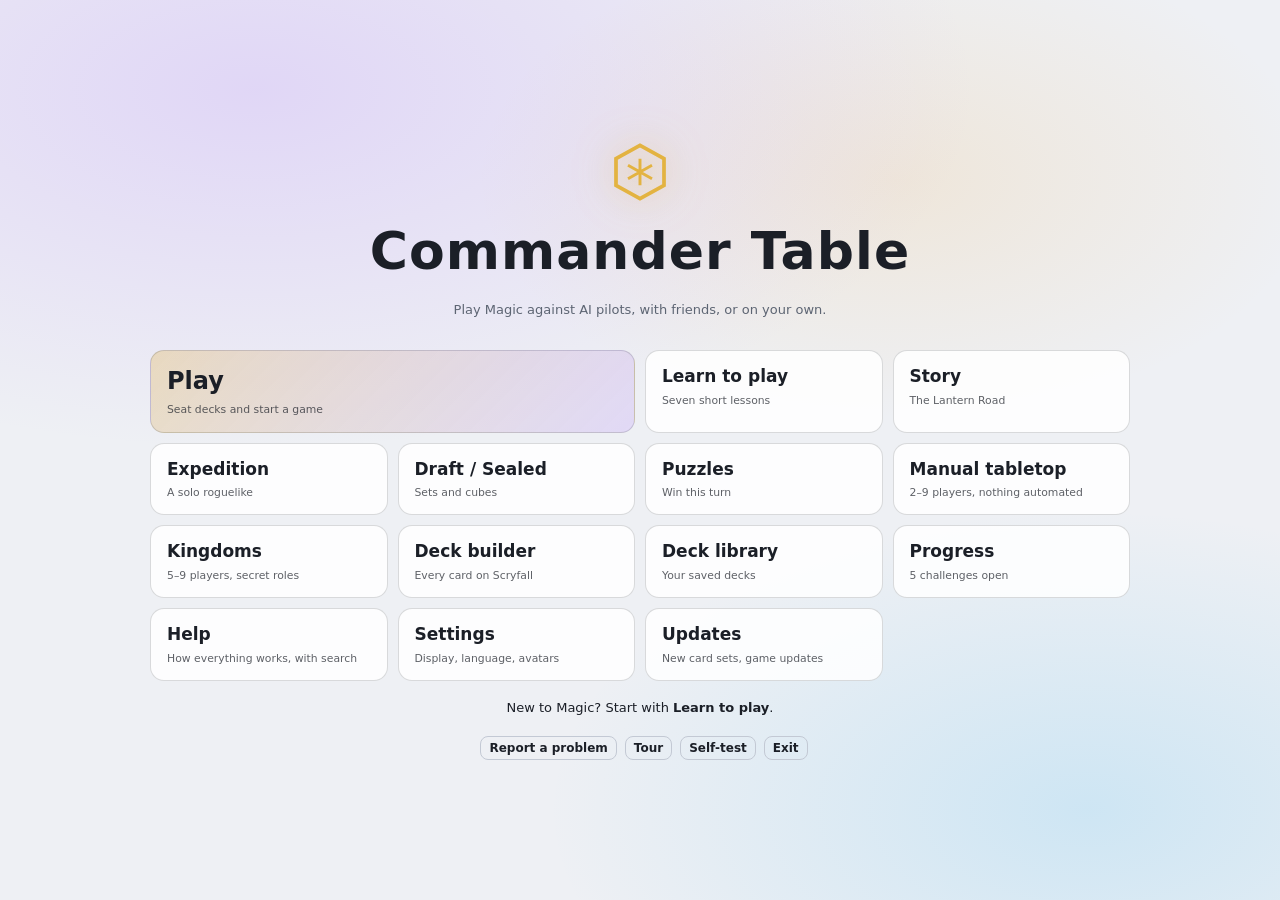
==== public/index.html @ 60fdfd81 "Round 5 item 167: new badges, avatars, card backs and an Unlocks page Co-Authored-By: Claude Opus 5." ====
<!doctype html>
<html lang="en">
<head>
  <meta charset="utf-8">
  <meta name="viewport" content="width=device-width, initial-scale=1">
  <title>Commander Table</title>
  <link rel="icon" href="favicon.ico">
  <link rel="stylesheet" href="css/style.css">
</head>
<body>
  <header class="topbar">
    <div class="brand">
      <svg viewBox="0 0 24 24" class="logo" aria-hidden="true"><path d="M12 2 3 7v10l9 5 9-5V7z" fill="none" stroke="currentColor" stroke-width="1.8"/><path d="M12 7v10M7.5 9.5l9 5M16.5 9.5l-9 5" stroke="currentColor" stroke-width="1.4"/></svg>
      <span>Commander Table</span>
      <span class="tag">AI playtester</span>
    </div>
    <div class="turninfo">
      <span id="turnLabel" class="turn-label">Not started</span>
      <div id="phaseTrack" class="phase-track"></div>
    </div>
    <div class="controls">
      <button id="btnMenu" class="btn ghost" title="The start menu">Menu</button>
      <button id="btnDecks" class="btn ghost">Decks</button>
      <button id="btnBatch" class="btn ghost" title="Run many games at full speed and compare the decks">Batch</button>
      <button id="btnTourney" class="btn ghost" title="Pit more than four decks against each other in pods">Tournament</button>
      <button id="btnCup" class="btn ghost" title="A tournament for you and friends (Swiss or single elimination), with AI players to fill the field">Friend tournament</button>
      <button id="btnTheme" class="btn ghost" title="Switch between dark and light">☀</button>
      <button id="btnDisplay" class="btn ghost" title="Board background, colors for color blindness, larger text">Display</button>
      <button id="btnHistory" class="btn ghost" title="Results of every game you've played">History</button>
      <button id="btnProgress" class="btn ghost" title="Ranked ladder, daily and weekly challenges, rival decks and badges">Progress</button>
      <button id="btnPlay" class="btn primary" disabled>Start</button>
      <button id="btnStep" class="btn" disabled title="Advance one action while paused">Step</button>
      <label class="speed" title="Game speed">
        <span>Speed</span>
        <input id="speed" type="range" min="0" max="4" step="1" value="2">
      </label>
      <label class="switch" title="Show every player's hand">
        <input type="checkbox" id="revealHands"><span>Reveal hands</span>
      </label>
      <label class="switch" title="The log explains why each AI made its plays (this can reveal cards in their hands and what they tutored for)">
        <input type="checkbox" id="explainMode"><span>Explain</span>
      </label>
      <label class="switch" title="Enlarge the active player's board and keep it in view">
        <input type="checkbox" id="followMode"><span>Follow</span>
      </label>
      <button id="btnStops" class="btn ghost small" title="Where the game stops for you when you play a seat: steps to stop at, Full control, trigger order">⏸ Stops</button>
      <label class="switch" title="Sound effects and background music (the music swells into a battle theme during combat)">
        <input type="checkbox" id="soundOn"><span>Sound</span>
      </label>
      <button id="btnExit" class="btn ghost danger" title="Stop the game and shut down the local server">Exit</button>
    </div>
  </header>

  <div id="timeline" class="timeline" hidden>
    <button id="tlStart" class="btn small" title="Back to the start of the game">⏮</button>
    <button id="tlPrev" class="btn small" title="Previous turn">◀ Turn</button>
    <input id="tlRange" type="range" min="0" max="0" value="0" aria-label="Game timeline">
    <button id="tlNext" class="btn small" title="Skip to the next turn">Turn ▶</button>
    <button id="tlEnd" class="btn small" title="Skip to the end of the game">⏭</button>
    <button id="tlTakeover" class="btn small" title="What if: take over an AI seat from this point and play on (Save replay first to keep the original game)">Take over…</button>
    <span id="tlTakeoverMenu" class="takeover-menu" hidden></span>
    <span id="tlLabel" class="tl-label muted"></span>
    <button id="tlUndo" class="btn small" title="Undo your last decision (U)" hidden>↶ Undo</button>
    <button id="tlInvite" class="btn small primary" title="Links for friends to join or watch this game">Invite</button>
    <button id="btnSaveReplay" class="btn small ghost" title="Download this game as a replay file">Save replay</button>
    <button id="btnReport" class="btn small ghost" title="Save a problem report (this game's replay, the log, the version and recent errors) to share by hand">Report a problem</button>
    <span id="undoAsk" class="undo-ask" hidden><span id="undoAskText"></span> <button class="btn small primary" id="btnUndoAllow">Allow</button> <button class="btn small ghost" id="btnUndoDeny">No</button></span>
    <button id="btnShareReplay" class="btn small ghost" title="Save this game as a single web page anyone can open and play back, with nothing to install">Share as web page</button>
    <button id="btnSavePuzzle" class="btn small ghost" title="Save the board as it is now as a puzzle file (seat 1 to move)">Save board as puzzle</button>
    <button id="btnExportLog" class="btn small ghost" title="Download the game log as text">Export log</button>
  </div>

  <main class="layout">
    <section class="table-wrap">
      <div id="table" class="table"></div>
      <div id="spotlight" class="spotlight"></div>
    </section>
    <aside class="sidebar">
      <nav class="tabs">
        <button data-tab="log" class="active">Game log</button>
        <button data-tab="rules">Rules</button>
      </nav>
      <div id="tab-log" class="tab active">
        <div class="log-filter">
          <select id="logFilter" class="sbracket" title="Show only some of the log">
            <option value="">Everything</option><option value="spells">Spells and abilities</option><option value="combat">Combat and damage</option>
            <option value="removal">Removal and deaths</option><option value="combo">Combos</option><option value="politics">Politics and chat</option><option value="why">AI explanations</option>
          </select>
          <select id="logSeat" class="sbracket" title="Show only lines about one player"><option value="">All players</option></select>
          <input id="logSearch" class="input small" placeholder="Search the log…" title="Show only log lines with this text (card or player names, words)" autocomplete="off">
        </div>
        <div id="srLog" class="sr-only" aria-live="polite"></div>
        <div id="log" class="log"><div class="log-empty">Load four decks to begin.</div></div>
        <div id="chatBox" class="chatbox" hidden>
          <div class="emotes"><button data-say="👍">👍</button><button data-say="😮">😮</button><button data-say="😂">😂</button><button data-say="🤔">🤔</button><button data-say="Nice!">Nice!</button><button data-say="GG">GG</button><button id="btnDealOpen" title="Offer another player a deal">🤝 Deal</button></div>
          <div class="deal-form" id="dealForm" hidden>
            <select id="dealTo" class="sbracket"></select>
            <select id="dealKind" class="sbracket"><option value="truce">Truce: neither attacks the other</option><option value="gangUp">Gang up on the archenemy</option><option value="noCounter">No attacks, no counterspells</option><option value="tribute">Tribute: they draw a card, you're left alone</option></select><select id="dealRounds" class="sbracket" title="How long the deal lasts"><option value="0">Rest of this round</option><option value="1">1 more round</option><option value="2" selected>2 more rounds</option><option value="3">3 more rounds</option><option value="5">5 more rounds</option></select>
            <button class="btn small primary" id="btnDealSend">Offer</button>
          </div>
          <input id="chatInput" class="input" maxlength="200" placeholder="Say something to the table…" autocomplete="off">
        </div>
      </div>
      <div id="tab-rules" class="tab">
        <input id="rulesSearch" class="input" placeholder="Search the rules: 903.9, trample, commander damage…" autocomplete="off">
        <div id="rulesMeta" class="rules-meta">Loading the Comprehensive Rules…</div>
        <div id="rulesResults" class="rules-results"></div>
      </div>
    </aside>
  </main>

  <div id="preview" class="preview" hidden></div>

  <div id="actionBar" class="action-bar" hidden role="region" aria-label="Your decision">
    <div id="abText" class="ab-text" aria-live="polite"></div>
    <div id="abButtons" class="ab-buttons"></div>
  </div>

  <div id="startMenu" class="start-menu">
    <div class="sm-inner">
      <div class="sm-title">
        <svg viewBox="0 0 24 24" class="sm-logo" aria-hidden="true"><path d="M12 2 3 7v10l9 5 9-5V7z" fill="none" stroke="currentColor" stroke-width="1.4"/><path d="M12 7v10M7.5 9.5l9 5M16.5 9.5l-9 5" stroke="currentColor" stroke-width="1.1"/></svg>
        <h1>Commander Table</h1>
        <p class="muted" id="smTagline">Play Magic against AI pilots, with friends, or on your own.</p>
      </div>
      <div class="sm-grid">
        <button class="sm-btn sm-main" data-go="resume" id="smResume" hidden><b>Resume</b><small id="smResumeWhat">Your unfinished game</small></button>
        <button class="sm-btn sm-main" data-go="play"><b>Play</b><small>Seat decks and start a game</small></button>
        <button class="sm-btn" data-go="learn"><b>Learn to play</b><small>Seven short lessons</small></button>
        <button class="sm-btn" data-go="story"><b>Story</b><small>The Lantern Road</small></button>
        <button class="sm-btn" data-go="expedition"><b>Expedition</b><small id="smExpedition">A solo roguelike</small></button>
        <button class="sm-btn" data-go="draft"><b>Draft / Sealed</b><small>Sets and cubes</small></button>
        <button class="sm-btn" data-go="puzzles"><b>Puzzles</b><small>Win this turn</small></button>
        <button class="sm-btn" data-go="tabletop"><b>Manual tabletop</b><small>2–9 players, nothing automated</small></button>
        <button class="sm-btn" data-go="kingdoms"><b>Kingdoms</b><small>5–9 players, secret roles</small></button>
        <button class="sm-btn" data-go="builder"><b>Deck builder</b><small>Every card on Scryfall</small></button>
        <button class="sm-btn" data-go="library"><b>Deck library</b><small>Your saved decks</small></button>
        <button class="sm-btn" data-go="progress"><b>Progress</b><small id="smProgress">Ladder, challenges, badges</small></button>
        <button class="sm-btn" data-go="help"><b>Help</b><small>How everything works, with search</small></button>
        <button class="sm-btn" data-go="display"><b>Settings</b><small>Display, language, avatars</small></button>
        <button class="sm-btn" data-go="updates"><b>Updates</b><small id="smUpdates">New card sets, game updates</small></button>
      </div>
      <div class="sm-news" id="smNews"></div>
      <div class="sm-foot"><span class="muted" id="smVersion"></span><button class="btn ghost small" data-go="report" title="Save a problem report to share by hand">Report a problem</button><button class="btn ghost small" data-go="tour">Tour</button><button class="btn ghost small" data-go="selftest">Self-test</button><button class="btn ghost small" data-go="exit">Exit</button></div>
    </div>
  </div>

  <div id="setup" class="modal" hidden>
    <div class="modal-card setup-card">
      <div class="modal-head">
        <div>
          <h2 id="setupTitle">Seat four decks</h2>
          <p class="muted" id="setupIntro">Paste a deck link from Archidekt, Moxfield, MTGGoldfish or TappedOut. You can also paste a plain decklist, or leave a seat empty to get a random deck built from Scryfall's EDHREC rankings.</p>
          <div class="format-row">
            <label class="table-bracket" title="The format's rules: starting life, deck size, copies, commander and seats">Format <select id="formatSel" class="sbracket"></select></label>
            <label class="table-bracket" id="bestOfWrap" title="Best of three: the first to win two games takes the match, with sideboarding between games">Match <select id="bestOfSel" class="sbracket"><option value="1">One game</option><option value="3">Best of three</option></select></label>
            <label class="table-bracket" id="tablePlayersWrap" hidden title="How many players sit at the manual table">Players <select id="tablePlayers" class="sbracket"></select></label>
            <label class="table-bracket" id="kingdomsModeWrap" hidden title="Rules engine: AI bots can fill seats, and roles, teams and wins are tracked for you. Manual tabletop: no automation at all (people only).">Table <select id="kingdomsMode" class="sbracket"><option value="engine">Rules engine: you, friends and AI bots</option><option value="manual">Manual tabletop: people only, no automation</option></select></label>
            <label class="table-bracket" id="tableLifeWrap" hidden title="Starting life at the manual table (Kingdoms: 40, the King +10)">Starting life <select id="tableLife" class="sbracket"><option value="20">20</option><option value="25">25</option><option value="30">30</option><option value="40" selected>40</option></select></label>
            <label class="table-bracket" id="rankedWrap" title="Ranked: games you play count toward your rating on this format's ladder (one seat played by you, no friends online; undo, Reveal hands and Explain are off)"><input type="checkbox" id="rankedSel"> Ranked</label>
            <label class="table-bracket" id="lookaheadWrap" title="AI look-ahead: before each main-phase play, the AI tries its best few options on a copy of the game (the rest of the turn and the opponents' next attacks) and picks the one that leaves it best off. Stronger, but batches and grids run slower. Casual pilots (brackets 1 and 2) never look ahead."><input type="checkbox" id="lookaheadSel"> AI look-ahead</label>
            <label class="table-bracket" id="strengthWrap" title="AI strength for every AI seat: Beginner and Casual pilots make some loose plays on purpose, Strong pilots play their best without looking ahead, Expert pilots also look ahead. 'By bracket' keeps the old behaviour (casual pilots in brackets 1–2). The ranked ladder rates each strength separately."><select id="aiStrength"><option value="auto">AI strength: by bracket</option><option value="beginner">AI strength: Beginner</option><option value="casual">AI strength: Casual</option><option value="strong">AI strength: Strong</option><option value="expert">AI strength: Expert</option></select></label>
            <label class="table-bracket" title="Coach: in your main phase, see what the AI would play there and why (off in Ranked games and puzzles)"><input type="checkbox" id="coachOn"> Coach</label>
            <span class="muted" id="formatAbout"></span>
          </div>
        </div>
        <div class="setup-actions">
          <button class="btn ghost" id="btnAllRandom">Fill empty seats with random decks</button>
          <button class="btn ghost" id="btnCedh" title="Kinnan, Kess, Thrasios + Tymna and Heliod: fast mana, tutors, free counterspells and compact combos">Seat a cEDH table</button>
          <button class="btn ghost" id="btnCollection" title="The cards you own: import a ManaBox or Deckbox export, then see what each deck is missing">Collection…</button>
          <button class="btn ghost" id="btnPrecons" title="The official preconstructed Commander decks, from MTGJSON">Commander precons…</button>
          <button class="btn ghost" id="btnMeta" title="Real tournament decks from EDHTop16 and archetypes from the cEDH Decklist Database">Browse the cEDH meta…</button>
          <label class="table-bracket">Bracket for every seat <select id="tableBracket" class="sbracket"></select></label>
          <label class="table-bracket" title="What random decks may use (by rarity and the Reserved List; no prices)">Random decks <select id="budgetMode" class="sbracket"><option value="any">Any cards</option><option value="noRL">No Reserved List</option><option value="pauper">Commons and uncommons</option></select></label>
          <button class="btn ghost" id="btnBracketTable" title="Replace every seat's deck with a random deck of the chosen bracket (bracket 3 if none is chosen) and shuffle up">Deal a matched table</button>
          <button class="btn ghost" id="btnLibrary" title="Decks you saved in this game folder">Deck library…</button>
          <button class="btn ghost" id="btnLobby" title="Let friends join before the game and choose their own decks">Open lobby…</button>
          <button class="btn ghost" id="btnPuzzles" title="Win-this-turn puzzles, and boards saved as puzzle files">Puzzles…</button>
          <input type="file" id="puzzleFile" accept=".json,application/json" hidden>
          <button class="btn ghost" id="btnLimited" title="Open packs from a real set, build a deck and play it against AI decks from the same packs">Draft / Sealed…</button>
          <button class="btn ghost" id="btnLearn" title="Short guided lessons for people new to Magic">Learn to play</button>
          <button class="btn ghost" id="btnStory" title="An original story in four chapters, each a game from a special board">Story</button>
          <button class="btn ghost" id="btnExpedition" title="A solo roguelike: three acts of duels, events and bosses, building your deck as you go">Expedition</button>
          <button class="btn ghost" id="btnTabletop" title="A manual table: nothing automated, for house rules (with friends online too)">Tabletop</button>
          <button class="btn ghost" id="btnTabletopLoad" title="Carry on a tabletop saved with Save table">Load table…</button>
          <input type="file" id="tabletopFile" accept=".json,application/json" hidden>
          <button class="btn ghost" id="btnBuilder" title="Build a deck from every card on Scryfall, with search, filters and a live mana curve">Deck builder</button>
          <button class="btn ghost" id="btnChallenge" title="Share this table setup as a link or code, or open one">Challenge link…</button>
          <button class="btn ghost" id="btnTour" title="A short guided look at the main controls">Tour</button>
          <a class="btn ghost" href="selftest.html" target="_blank" title="Check the server, the online services and 50 fast games">Self-test</a>
          <button class="btn ghost" id="btnUpdates" title="Install a newer version of the game files from an address you choose">Updates…</button>
          <button class="btn ghost" id="btnLoadReplay" title="Open a replay file saved from Commander Table">Load replay…</button>
          <input type="file" id="replayFile" accept=".json,application/json" hidden>
        </div>
      </div>
      <details class="bookmarklet">
        <summary>Moxfield links don't import? Use this bookmarklet</summary>
        <p class="muted">Moxfield blocks downloads from other programs, but a bookmarklet runs inside your own browser tab on moxfield.com. Drag this button to your bookmarks bar. Then open any Moxfield deck, click the bookmark, and paste into a seat here.</p>
        <p><a id="moxBookmarklet" class="btn small" href="#">Copy Moxfield deck</a></p>
      </details>
      <div id="seats" class="seats"></div>
      <div class="modal-foot">
        <span id="setupStatus" class="muted"></span>
        <button class="btn ghost" id="btnSetupMenu" title="Back to the start menu">Menu</button>
        <button class="btn ghost" id="btnCloseSetup" hidden>Cancel</button>
        <button class="btn primary big" id="btnLoad">Load decks &amp; shuffle up</button>
      </div>
    </div>
  </div>

  <div id="zoneModal" class="modal" hidden>
    <div class="modal-card zone-card">
      <div class="modal-head"><h2 id="zoneTitle"></h2><button class="btn ghost" id="btnCloseZone">Close</button></div>
      <div id="zoneCards" class="zone-grid"></div>
    </div>
  </div>

  <div id="results" class="modal" hidden>
    <div class="modal-card results-card">
      <div id="resultsBody"></div>
      <div id="resultsAfter"></div>
      <div class="modal-foot">
        <button class="btn ghost" id="btnChangeDecks">Change decks</button>
        <button class="btn" id="btnWatchReplay" title="Watch this game again from the start">Watch replay</button>
        <button class="btn" id="btnRotateDecks" title="Play again with the same shuffle, each deck moved one seat along (the players and pilots stay put)">Rotate decks, same seed</button>
        <button class="btn" id="btnSameSeed" title="Change seats, decks or pilots on the setup screen; the next game uses this game's seed">Same seed, change setup…</button>
        <button class="btn primary big" id="btnNextGame" hidden>Next game</button>
        <button class="btn primary big" id="btnRematch">Rematch</button>
      </div>
    </div>
  </div>

  <div id="sideModal" class="modal" hidden>
    <div class="modal-card batch-card">
      <div class="modal-head">
        <div><h2 id="sideTitle">Sideboard</h2><p class="muted" id="sideIntro">Click a card to move one copy between your deck and your sideboard.</p></div>
      </div>
      <div id="sideBody" class="side-body"></div>
      <div class="modal-foot">
        <span id="sideCount" class="muted"></span>
        <button class="btn ghost" id="btnSideReset">Undo changes</button>
        <button class="btn" id="btnSideAi" title="Let the AI choose which cards to swap">AI sideboard</button>
        <button class="btn primary big" id="btnSideDone">Play</button>
      </div>
    </div>
  </div>

  <div id="batchModal" class="modal" hidden>
    <div class="modal-card batch-card">
      <div class="modal-head">
        <div>
          <h2>Batch test</h2>
          <p class="muted">Plays many games at full speed with the four seated decks and reports how each deck does. The game on the table pauses while this runs.</p>
        </div>
        <button class="btn ghost" id="btnBatchClose">Close</button>
      </div>
      <div class="batch-controls">
        <label>Games <select id="batchCount"><option>10</option><option>25</option><option selected>50</option><option>100</option><option>250</option></select></label>
        <button class="btn primary" id="btnBatchRun">Run</button>
        <button class="btn" id="btnBatchTune" title="Every seat tries every play style; the report suggests the best one">Tune styles</button>
        <button class="btn ghost" id="btnBatchStop" hidden>Stop</button>
        <div class="batch-progress"><div id="batchBar"></div></div>
        <span id="batchStatus" class="muted"></span>
      </div>
      <div id="batchResults" class="batch-results"></div>
    </div>
  </div>

  <div id="helpModal" class="modal" hidden>
    <div class="modal-card batch-card help-card">
      <div class="modal-head"><div><h2>Help</h2><p class="muted">The game's manual (README.md in the game folder), in English. Search, or pick a section.</p></div><button class="btn ghost" id="btnHelpClose">Close</button></div>
      <input id="helpSearch" class="input" placeholder="Search the help, e.g. friends, brackets, replay, deck library…" autocomplete="off">
      <div class="help-cols"><nav id="helpToc" class="help-toc"></nav><div id="helpBody" class="help-body"></div></div>
    </div>
  </div>

  <div id="whatsNewModal" class="modal" hidden>
    <div class="modal-card batch-card">
      <div class="modal-head"><div><h2 id="whatsNewTitle">What's new</h2><p class="muted" id="whatsNewIntro"></p></div><button class="btn ghost" id="btnWhatsNewClose">Close</button></div>
      <input id="whatsNewSearch" class="input" placeholder="Filter…" autocomplete="off">
      <div id="whatsNewBody" class="batch-results"></div>
    </div>
  </div>

  <div id="collectionModal" class="modal" hidden>
    <div class="modal-card">
      <div class="modal-head">
        <div>
          <h2>Your collection</h2>
          <p class="muted">Import the cards you own: a ManaBox or Deckbox CSV export, any CSV with a name and a quantity column, or a list like <code>4 Lightning Bolt</code>. Printings don't matter. The deck builder then marks cards you own (and can show only those), and the deck viewer lists what a deck is missing. Nothing leaves this PC.</p>
        </div>
        <button class="btn ghost" id="btnCollectionClose">Close</button>
      </div>
      <p id="collectionSummary"></p>
      <textarea id="collectionText" class="input" rows="8" spellcheck="false" placeholder="Paste an export here, or choose a file"></textarea>
      <div class="batch-controls"><input type="file" id="collectionFile" accept=".csv,.txt,text/csv,text/plain">
        <label class="muted"><input type="checkbox" id="collectionAdd"> Add to the collection (instead of replacing it)</label>
        <button class="btn primary" id="btnCollectionImport">Import</button><button class="btn ghost" id="btnCollectionClear">Forget the collection</button></div>
    </div>
  </div>

  <div id="preconModal" class="modal" hidden>
    <div class="modal-card batch-card">
      <div class="modal-head">
        <div>
          <h2>Commander precons</h2>
          <p class="muted">Every official preconstructed Commander deck, from <a href="https://mtgjson.com/" target="_blank" rel="noopener">MTGJSON</a>'s free deck files. Pick a seat number to put a deck in that seat; a deck seated once also loads offline.</p>
        </div>
        <button class="btn ghost" id="btnPreconClose">Close</button>
      </div>
      <div class="meta-tools"><input id="preconSearch" class="input" placeholder="Filter by deck name, set code or year…" autocomplete="off"> <span id="preconStatus" class="muted"></span></div>
      <div id="preconBody" class="batch-results"></div>
    </div>
  </div>

  <div id="metaModal" class="modal" hidden>
    <div class="modal-card batch-card">
      <div class="modal-head">
        <div>
          <h2>cEDH meta</h2>
          <p class="muted">Live data from <a href="https://edhtop16.com/" target="_blank" rel="noopener">EDHTop16</a> (tournament results and decklists from the last three months) and the <a href="https://cedh-decklist-database.com/" target="_blank" rel="noopener">cEDH Decklist Database</a> (the community's curated archetypes). Choosing a seat loads the newest top-16 tournament list for that commander; the seat is set to bracket 5.</p>
        </div>
        <button class="btn ghost" id="btnMetaClose">Close</button>
      </div>
      <nav class="tabs meta-tabs"><button data-mt="top" class="active">EDHTop16: top commanders</button><button data-mt="ddb">cEDH Decklist Database</button><button data-mt="trend">Trends</button></nav>
      <div class="meta-tools">
        <input id="metaSearch" class="input" placeholder="Filter by commander, archetype or colors…" autocomplete="off">
        <span class="meta-filters" id="metaFilters">
          <select id="metaPeriod" class="sbracket" title="Tournaments from this period"><option value="ONE_MONTH">Last month</option><option value="THREE_MONTHS" selected>Last 3 months</option><option value="SIX_MONTHS">Last 6 months</option><option value="ONE_YEAR">Last year</option><option value="POST_BAN">Since the last ban</option><option value="ALL_TIME">All time</option></select>
          <select id="metaSize" class="sbracket" title="Only events with at least this many players"><option value="16">16+ players</option><option value="32" selected>32+ players</option><option value="64">64+ players</option><option value="128">128+ players</option></select>
          <span class="color-pick" title="Exact color identity (none ticked: any colors)"><label><input type="checkbox" value="W">W</label><label><input type="checkbox" value="U">U</label><label><input type="checkbox" value="B">B</label><label><input type="checkbox" value="R">R</label><label><input type="checkbox" value="G">G</label></span>
        </span>
        <button id="btnMetaTop4" class="btn">Seat the top 4 meta decks</button>
        <span id="metaStatus" class="muted"></span>
      </div>
      <div id="metaBody" class="batch-results meta-body"></div>
    </div>
  </div>

  <div id="inviteModal" class="modal" hidden>
    <div class="modal-card batch-card">
      <div class="modal-head">
        <div>
          <h2>Invite players</h2>
          <p class="muted">Send each friend the link for their seat. They open it in any browser (computer, tablet or phone) on the same Wi-Fi or network as this PC; nothing to install. The game starts right away, and each seat's decisions wait for its player. If someone doesn't answer within two minutes, the AI decides for them. If the link doesn't load, allow Commander Table through Windows Firewall on private networks.</p>
        </div>
        <button class="btn ghost" id="btnInviteClose">Done</button>
      </div>
      <div id="inviteBody" class="invite-body"></div>
    </div>
  </div>

  <div id="deckModal" class="modal" hidden>
    <div class="modal-card batch-card">
      <div class="modal-head"><h2 id="deckTitle">Deck</h2><button class="btn ghost" id="btnDeckClose">Close</button></div>
      <div id="deckBody" class="deck-body"></div>
    </div>
  </div>

  <div id="editModal" class="modal" hidden>
    <div class="modal-card batch-card">
      <div class="modal-head">
        <div><h2 id="editTitle">Edit deck</h2><p class="muted">Change the list, then apply it to the seat. In Commander, keep the commander under the "Commander" heading. <span id="editCount"></span></p></div>
        <button class="btn ghost" id="btnEditClose">Close</button>
      </div>
      <div class="edit-body">
        <div class="edit-add">
          <input id="editSearch" class="input" list="editSuggest" placeholder="Add a card: start typing its name…" autocomplete="off">
          <datalist id="editSuggest"></datalist>
          <button class="btn small" id="btnEditAdd">Add</button>
          <span class="muted">To remove a card, delete its line.</span>
        </div>
        <textarea id="editText" class="input edit-text" spellcheck="false"></textarea>
      </div>
      <div class="modal-foot">
        <span id="editStatus" class="muted"></span>
        <input id="editName" class="input edit-name" maxlength="80" placeholder="Name in your library">
        <button class="btn" id="btnEditSave">Save to library</button>
        <button class="btn" id="btnEditApply">Apply to seat</button>
        <button class="btn primary" id="btnEditTest">Apply and test 10 games</button>
      </div>
    </div>
  </div>

  <div id="puzzleModal" class="modal" hidden>
    <div class="modal-card results-card">
      <h2>Puzzles</h2>
      <p class="muted">You get one turn, starting in your first main phase. Win it. Puzzles are small files: save any game's board with <b>Save board as puzzle</b> on the timeline, and load boards that others share.</p>
      <div id="puzzleDaily"></div>
      <div id="puzzleList"></div>
      <p id="puzzleStatus" class="muted"></p>
      <div class="modal-foot"><button class="btn" id="btnPuzzleEdit">Make a puzzle…</button><button class="btn" id="btnPuzzleLoad">Load a puzzle file…</button><button class="btn ghost" id="btnPuzzleClose">Close</button></div>
    </div>
  </div>

  <div id="puzzleEditModal" class="modal" hidden>
    <div class="modal-card batch-card">
      <h2>Make a puzzle</h2>
      <p class="muted">Seat 1 gets one turn from its first main phase. One card per line; add <code>*tapped*</code> or <code>(+2)</code> for a tapped card or +1/+1 counters, like <code>Grizzly Bears *tapped* (+1)</code>. Names are checked against Scryfall when you test it.</p>
      <div class="pe-head"><label>Name <input id="peName" class="input" value="My puzzle"></label><label>Goal <input id="peGoal" class="input" value="win this turn"></label><label>Hint <input id="peHint" class="input" placeholder="(optional)"></label><label>Players <select id="pePlayers" class="input"><option>2</option><option>3</option><option>4</option></select></label></div>
      <div id="pePlayersBox" class="pe-players"></div>
      <p id="peStatus" class="muted"></p>
      <div class="modal-foot"><button class="btn primary" id="btnPeTest">Test it</button><button class="btn" id="btnPeSave">Save as file</button><button class="btn" id="btnPeLink">Copy a challenge link</button><button class="btn" id="btnPeFromBoard">From the current board</button><button class="btn ghost" id="btnPeClose">Close</button></div>
    </div>
  </div>

  <div id="limitedModal" class="modal" hidden>
    <div class="modal-card batch-card">
      <div class="modal-head">
        <div><h2>Draft / Sealed</h2><p class="muted">Open packs from a real set (card lists from Scryfall) or from a cube, with three AI players. Decks are 40 cards. Play them as a <b>Commander pod</b> (a legendary creature from your pool as commander; set packs always have one) or <b>one on one</b>, best of three at 20 life, with the rest of your pool as your sideboard.</p></div>
        <button class="btn ghost" id="btnLimitedClose">Close</button>
      </div>
      <div class="limited-start" id="limitedStart">
        <label><input type="radio" name="limSource" value="set" checked> A set</label>
        <label><input type="radio" name="limSource" value="cube"> A cube</label>
        <span id="limSetWrap">
          <label>Set <select id="limSet" class="input"></select></label>
          <label>or set code <input id="limCode" class="input" maxlength="6" placeholder="e.g. cmr" style="width:90px"></label>
        </span>
        <span id="limCubeWrap" hidden>
          <label>Cube <select id="limCube" class="input"></select></label>
          <button class="btn small ghost" id="btnCubeDelete" title="Remove this cube from your saved cubes">Delete</button>
        </span>
      </div>
      <div class="limited-start" id="limCubeAdd" hidden>
        <label>Add a cube: CubeCobra link or ID <input id="cubeLink" class="input" placeholder="https://cubecobra.com/cube/list/…" style="width:260px"></label>
        <span class="muted">or paste a list (one card per line):</span>
        <textarea id="cubeText" class="input" rows="2" style="width:220px" spellcheck="false" placeholder="Lightning Bolt&#10;Counterspell&#10;…"></textarea>
        <label>Name <input id="cubeName" class="input" maxlength="40" style="width:140px"></label>
        <button class="btn" id="btnCubeSave">Save cube</button>
      </div>
      <div class="limited-start">
        <label><input type="radio" name="limMode" value="sealed" checked> Sealed (6 packs each)</label>
        <label><input type="radio" name="limMode" value="draft"> Draft (3 packs, 4 players)</label>
        <span class="muted">·</span>
        <label><input type="radio" name="limPlay" value="duel" checked> One on one, best of three</label>
        <label><input type="radio" name="limPlay" value="pod"> Commander pod (4 players)</label>
        <button class="btn primary" id="btnLimitedGo">Open packs</button>
        <span id="limStatus" class="muted"></span>
      </div>
      <div id="limitedBody" class="limited-body"></div>
      <div class="modal-foot" id="limitedFoot" hidden>
        <span id="limCount" class="muted"></span>
        <label id="limCommanderWrap">Commander <select id="limCommander" class="input"></select></label>
        <label id="limColorsWrap" hidden>Colors <select id="limColors" class="input"></select></label>
        <button class="btn" id="btnLimAuto">Auto-build</button>
        <button class="btn primary" id="btnLimSeat">Seat these decks</button>
      </div>
    </div>
  </div>

  <div id="passModal" class="modal pass-modal" hidden>
    <div class="modal-card results-card">
      <h2>Pass to <span id="passName"></span></h2>
      <p class="muted">Every hand is hidden. Hand the device over, then click to see your hand and decide.</p>
      <div class="modal-foot"><button class="btn primary big" id="btnPassReady">I'm ready</button></div>
    </div>
  </div>

  <div id="displayModal" class="modal" hidden>
    <div class="modal-card results-card display-card">
      <h2>Display</h2>
      <label class="disp-row">Language
        <select id="dispLang" class="input no-i18n"></select>
        <span class="muted">(the interface; card previews show the card's name and image in your language when Scryfall has them; the game log and rules text stay in English)</span></label>
      <label class="disp-row">Board background
        <select id="dispBg" class="input">
          <option value="art">Commander art (faint)</option><option value="artbold">Commander art (bold)</option>
          <option value="felt">Green felt</option><option value="wood">Wood</option><option value="stone">Stone</option><option value="plain">Plain</option>
        </select></label>
      <label class="disp-row"><input type="checkbox" id="dispCb"> Colors for color blindness <span class="muted">(seat colors that stay distinct with red-green or blue-yellow color blindness, and seat numbers on every board)</span></label>
      <label class="disp-row"><input type="checkbox" id="dispBig"> Larger text and cards</label>
      <label class="disp-row"><input type="checkbox" id="dispCalm"> Fewer animations <span class="muted">(on by default when your system asks for reduced motion)</span></label>
      <label class="disp-row"><input type="checkbox" id="dispContrast"> High contrast</label>
      <label class="disp-row">Text size <select id="dispText" class="input"><option value="">Normal</option><option value="1.12">Large</option><option value="1.25">Larger</option></select></label>
      <label class="disp-row">Music volume <input type="range" id="volMusic" min="0" max="100" step="5"></label>
      <label class="disp-row">Effects volume <input type="range" id="volFx" min="0" max="100" step="5"></label>
      <div class="disp-row disp-block"><b>Your avatar</b> <span class="muted">(on the seats you play; earn more by playing)</span><div id="dispAvatars" class="cosm-grid"></div></div>
      <div class="disp-row disp-block"><b>Card backs</b> <span class="muted">(every face-down card on the table)</span><div id="dispBacks" class="cosm-grid"></div></div>
      <div class="modal-foot"><button class="btn primary" id="btnDisplayClose">Done</button></div>
    </div>
  </div>

  <div id="updateModal" class="modal" hidden>
    <div class="modal-card results-card display-card">
      <h2>Updates</h2>
      <p>This version: <b id="updVersion">…</b></p>
      <p class="muted">Paste the address of a .zip with a newer Commander Table (for example a GitHub release download link). Nothing is checked or installed automatically; only use an address you trust, because its files replace the game's code. Your data folder (decks, history, settings) is never touched, and every replaced file is backed up to data\update first.</p>
      <input id="updUrl" class="input" placeholder="https://github.com/…/releases/latest/download/Commander-Table.zip" autocomplete="off" spellcheck="false">
      <p id="updStatus" class="muted"></p>
      <h3>Card sets</h3>
      <p class="muted">Checks Scryfall for new and upcoming Magic sets (once a day when the game starts, and whenever you click). When a new set is out, saved card data is fetched again as decks need it (legalities and Standard rotation change), and the newest sets show up in Draft / Sealed and the Expedition.</p>
      <div id="setsBody" class="muted"></div>
      <p><button class="btn" id="btnSetsCheck">Check for new sets</button> <button class="btn ghost" id="btnWhatsNew">What's new in this version</button> <label class="muted"><input type="checkbox" id="setsAuto" checked> Check once a day at startup</label></p>
      <h3>Card file</h3>
      <p class="muted">Keeps Scryfall's free card file (every card, about 25 MB to download, about 40 MB saved) in the game's browser data. Random decks, the deck builder and loading decks by card name then work without asking Scryfall card by card, and offline. When it's on, a newer file is fetched at most once a day at startup. Searches it can't answer (a set's cards, other printings) still ask Scryfall.</p>
      <div id="bulkBody" class="muted"></div>
      <p><button class="btn" id="btnBulk">Download the card file</button> <button class="btn ghost" id="btnBulkOff" hidden>Turn off and remove</button></p>
      <h3>Storage</h3>
      <p class="muted">What the game keeps in this browser profile, by feature. Clearing a cache only means it's fetched again when needed; clearing your own records (progress, history, the deck learning) can't be undone.</p>
      <div id="storageBody" class="muted"></div>
      <h3>Card images</h3>
      <p class="muted">Card pictures are kept in this folder (data\images) after they are first shown, so the table has its art offline. The oldest go when the folder is over its cap.</p>
      <div id="imgBody" class="muted"></div>
      <p><label class="muted">Cap <select id="imgCap" class="sbracket"><option value="200">200 MB</option><option value="400">400 MB</option><option value="800">800 MB</option><option value="1500">1.5 GB</option><option value="3000">3 GB</option><option value="6000">6 GB</option></select></label>
        <button class="btn" id="btnImgLibrary">Download images for my library</button> <button class="btn ghost" id="btnImgStop" hidden>Stop</button></p>
      <h3>Printings file</h3>
      <p class="muted">Optional and larger: Scryfall's file of every paper printing (about 80 MB to download and about 105,000 printings; the browser keeps it compressed, roughly 40 MB). With it, a set's cards for Draft / Sealed and searches by set or collector number work without Scryfall too. It isn't refreshed by itself: download it again after a new set comes out.</p>
      <div id="printsBody" class="muted"></div>
      <p><button class="btn" id="btnPrints">Download the printings file</button> <button class="btn ghost" id="btnPrintsOff" hidden>Turn off and remove</button></p>
      <div class="modal-foot">
        <button class="btn" id="btnUpdCheck">Download and check</button>
        <button class="btn primary" id="btnUpdApply" hidden>Install</button>
        <button class="btn ghost" id="btnUpdClose">Close</button>
      </div>
    </div>
  </div>

  <div id="coach" class="coach" hidden></div>

  <div id="learnModal" class="modal" hidden>
    <div class="modal-card results-card">
      <div class="modal-head"><div><h2>Learn to play</h2><p class="muted">Seven short lessons, one turn each, with a coach beside the table. Start at the top; each takes a minute or two.</p></div><button class="btn ghost" id="btnLearnClose">Close</button></div>
      <div id="learnList"></div>
      <p id="learnStatus" class="muted"></p>
    </div>
  </div>

  <div id="storyModal" class="modal" hidden>
    <div class="modal-card batch-card">
      <div class="modal-head"><div><h2>The Lantern Road</h2><p class="muted">An original story in four chapters. Each chapter is a whole game, one on one, from a special starting board. Win to open the next.</p></div><button class="btn ghost" id="btnStoryClose">Close</button></div>
      <div id="storyList"></div>
      <p id="storyStatus" class="muted"></p>
    </div>
  </div>

  <div id="expeditionModal" class="modal" hidden>
    <div class="modal-card batch-card">
      <div class="modal-head"><div><h2>Expedition</h2><p class="muted">A solo roguelike in three acts. Choose a road at each step: duels, elite rivals, events and rest stops, then a boss at the end of each act. Win a fight to take a card for your deck; lose and the expedition is over. Nothing to buy: rewards are cards for this run only.</p></div><button class="btn ghost" id="btnExpeditionClose">Close</button></div>
      <div id="expeditionBody"></div>
      <p id="expeditionStatus" class="muted"></p>
    </div>
  </div>

  <div id="challengeModal" class="modal" hidden>
    <div class="modal-card results-card display-card">
      <h2>Challenge links</h2>
      <p class="muted">A challenge is this table's setup (format, match length, each seat's name, style, bracket and deck) packed into a link or a code. Nothing is stored online: everything is in the text. Anyone running Commander Table can open the link on their PC, or paste the code here.</p>
      <div class="disp-row disp-block"><button class="btn primary" id="btnChallengeMake">Make a challenge from this table</button></div>
      <label class="disp-row disp-block">Link <input id="challengeLink" class="input" readonly style="width:100%"></label>
      <label class="disp-row disp-block">Code <textarea id="challengeCode" class="input" rows="3" style="width:100%" spellcheck="false" placeholder="Paste a challenge code or link here, then click Open"></textarea></label>
      <div class="modal-foot"><span id="challengeStatus" class="muted"></span><button class="btn" id="btnChallengeCopy">Copy link</button><button class="btn primary" id="btnChallengeOpen">Open</button><button class="btn ghost" id="btnChallengeClose">Close</button></div>
    </div>
  </div>

  <div id="tabletop" class="tabletop" hidden>
    <div class="mt-bar"><b>Tabletop</b> <span class="muted">Nothing is automated: click a card for its moves, use the buttons for life, draws and turns.</span>
      <span id="tabletopNet" class="muted"></span>
      <button class="btn small" id="btnTabletopInvite" hidden>Invite</button>
      <button class="btn small" id="btnTabletopSave" title="Save this table to a file, to carry on later with Load table">Save table</button>
      <button class="btn small ghost" id="btnTabletopClose">Leave the table</button></div>
    <div id="tabletopBody"></div>
  </div>

  <div id="stopsModal" class="modal" hidden>
    <div class="modal-card results-card display-card">
      <h2>Stops</h2>
      <p class="muted">When you play a seat, the game normally stops only when you can do something: your main phases, attacks and blocks, and responses when you have a card to cast. Choose more places to stop here, for every seat you play on this PC. Changes apply from the next game (a game keeps the stops it started with, so undo and replays stay exact).</p>
      <label class="disp-row"><input type="checkbox" id="stopFull"> <b>Full control</b> <span class="muted">(stop at every priority point, even with nothing to play)</span></label>
      <table class="stops-table"><thead><tr><th></th><th>Your turn</th><th>Opponents' turns</th></tr></thead><tbody>
        <tr><td>Upkeep</td><td><input type="checkbox" data-stop="myUpkeep"></td><td><input type="checkbox" data-stop="oppUpkeep"></td></tr>
        <tr><td>Draw step</td><td><input type="checkbox" data-stop="myDraw"></td><td><input type="checkbox" data-stop="oppDraw"></td></tr>
        <tr><td>Beginning of combat</td><td><input type="checkbox" data-stop="myCombat"></td><td><input type="checkbox" data-stop="oppCombat"></td></tr>
        <tr><td>End step</td><td><input type="checkbox" data-stop="myEnd"></td><td><input type="checkbox" data-stop="oppEnd"></td></tr>
      </tbody></table>
      <label class="disp-row"><input type="checkbox" id="stopOrder" checked> Ask me to order my triggers when several happen at once <span class="muted">(off: they resolve in the order they happened)</span></label>
      <div class="modal-foot"><button class="btn primary" id="btnStopsClose">Done</button></div>
    </div>
  </div>

  <div id="progressModal" class="modal" hidden>
    <div class="modal-card batch-card">
      <div class="modal-head">
        <div><h2>Progress</h2><p class="muted">Your ladder ratings, challenges, rival decks and badges. All kept in this game folder, nothing to buy: badges are only for show.</p></div>
        <button class="btn ghost" id="btnProgressClose">Close</button>
      </div>
      <div class="prog-tabs" role="tablist">
        <button class="btn small prog-tab" data-tab="ladder">Ladder</button>
        <button class="btn small prog-tab" data-tab="challenges">Challenges</button>
        <button class="btn small prog-tab" data-tab="rivals">Rivals</button>
        <button class="btn small prog-tab" data-tab="gauntlet">Gauntlet</button>
        <button class="btn small prog-tab" data-tab="unlocks">Unlocks</button>
        <button class="btn small prog-tab" data-tab="badges">Badges</button>
      </div>
      <div id="progressBody" class="batch-results meta-body"></div>
    </div>
  </div>

  <div id="historyModal" class="modal" hidden>
    <div class="modal-card batch-card">
      <div class="modal-head">
        <div><h2>Your games</h2><p class="muted">Every finished game you played or watched (batch runs and tournaments aren't included). Kept in this game folder's browser profile.</p></div>
        <div><button class="btn ghost" id="btnHistoryClear">Clear history</button> <button class="btn ghost" id="btnHistoryClose">Close</button></div>
      </div>
      <div id="historyBody" class="batch-results meta-body"></div>
    </div>
  </div>

  <div id="libraryModal" class="modal" hidden>
    <div class="modal-card batch-card">
      <div class="modal-head">
        <div><h2>Deck library</h2><p class="muted">Decks saved in this game folder (data\decks), so they come along when the folder is copied to another PC.</p></div>
        <button class="btn ghost" id="btnLibraryClose">Close</button>
      </div>
      <div class="meta-tools"><input id="librarySearch" class="input" placeholder="Search name, commander, tags, notes, colors (wub), bracket (b3) or a card…" autocomplete="off">
        <select id="libFolder" class="sbracket"><option value="">All folders</option></select>
        <label class="muted">Games per pairing <select id="gridGames" class="sbracket"><option>2</option><option selected>4</option><option>10</option></select></label>
        <button class="btn" id="btnArchFolder" title="Copy the decks of a public Archidekt folder into your library">Import an Archidekt folder…</button>
        <button class="btn" id="btnGrid" title="Every deck shown plays every other one head to head (up to 8 decks)">Matchup grid</button>
        <span id="libraryStatus" class="muted"></span></div>
      <div id="libraryBody" class="batch-results meta-body"></div>
    </div>
  </div>

  <div id="tourneyModal" class="modal" hidden>
    <div class="modal-card batch-card">
      <div class="modal-head">
        <div>
          <h2>Tournament</h2>
          <p class="muted">Enter five or more decks. Put each link (or <code>random</code>) on its own line; separate pasted decklists with a line containing only <code>---</code>. Every round, the decks are shuffled into pods of four; any left over sit that round out. Each pod plays several games at full speed. Points per game: 3 for first, 2 for second, 1 for third.</p>
        </div>
        <button class="btn ghost" id="btnTourneyClose">Close</button>
      </div>
      <div class="tourney-form">
        <textarea id="tourneyDecks" class="input" spellcheck="false" placeholder="https://archidekt.com/decks/…&#10;https://www.mtggoldfish.com/deck/…&#10;random&#10;random&#10;random"></textarea>
        <div class="batch-controls">
          <label>Rounds <select id="tourneyRounds"><option>3</option><option selected>5</option><option>10</option><option>20</option></select></label>
          <label>Games per pod <select id="tourneyGames"><option>1</option><option selected>3</option><option>5</option></select></label>
          <button class="btn primary" id="btnTourneyRun">Run</button>
          <button class="btn ghost" id="btnTourneyStop" hidden>Stop</button>
          <div class="batch-progress"><div id="tourneyBar"></div></div>
          <span id="tourneyStatus" class="muted"></span>
        </div>
      </div>
      <div id="tourneyResults" class="batch-results"></div>
    </div>
  </div>

  <div id="cupModal" class="modal" hidden>
    <div class="modal-card batch-card">
      <div class="modal-head">
        <div>
          <h2>Friend tournament</h2>
          <p class="muted">4 to 16 players: you, friends online and AI decks, in the table's format. Pods are a table's worth of players; a short pod gets AI fill-ins, who score nothing. Pods with people are played at this table one at a time (friends get an invite link each match); pods of AI players are played at full speed.</p>
        </div>
        <button class="btn ghost" id="btnCupClose">Close</button>
      </div>
      <div id="cupBody"></div>
    </div>
  </div>

  <div id="exitModal" class="modal" hidden>
    <div class="modal-card results-card">
      <h2>Exit Commander Table?</h2>
      <p class="muted">This stops the current game and shuts down Commander Table. To play again later, open Commander Table (or run start.bat).</p>
      <div class="modal-foot">
        <button class="btn ghost" id="btnExitCancel">Keep playing</button>
        <button class="btn primary big danger" id="btnExitConfirm">Exit</button>
      </div>
    </div>
  </div>

  <div id="goodbye" class="goodbye" hidden>
    <h1>Commander Table has shut down</h1>
    <p class="muted" id="goodbyeMsg">To play again, open Commander Table (or run start.bat).</p>
  </div>

  <footer class="credit">Card images and data © Wizards of the Coast, provided by Scryfall. Comprehensive Rules © Wizards of the Coast. This fan-made tool isn't affiliated with or endorsed by Wizards of the Coast.</footer>
  <script type="module" src="js/main.js"></script>
</body>
</html>
---- public/css/style.css ----
:root {
  --bg: #0f1115;
  --felt: #15181e;
  --panel: #1a1d24;
  --panel-2: #20242d;
  --line: #2b303b;
  --line-2: #363c49;
  --text: #e7e9ee;
  --muted: #8b93a3;
  --accent: #5b8cff;
  --accent-2: #3e6fe6;
  --good: #3ecf8e;
  --bad: #ff5d6c;
  --warn: #f5b74a;
  --cw: 66px;
  --ch: calc(var(--cw) * 1.396);
  --radius: 10px;
  --topbar: linear-gradient(#1b1f27, #161920);
  --hover: #282d38; --hover-line: #444b5a;
  --table-bg: radial-gradient(ellipse at center, #1b1f27 0%, var(--felt) 60%, #111318 100%);
  --deep: #0d0f13; --subbar: #14171d; --board-bg: rgba(26, 29, 36, .82); --overlay: rgba(14, 15, 19, .96);
  color-scheme: dark;
}
/* light theme: same layout, lighter surfaces, darker log colors so they stay readable */
:root[data-theme="light"] {
  --bg: #eef0f4; --felt: #e2e6ec; --panel: #ffffff; --panel-2: #f1f3f7; --line: #d6dae2; --line-2: #c3c9d4;
  --text: #1b1f27; --muted: #5d6573; --accent: #3b6fe0; --accent-2: #2c5bc4; --good: #1f9d66; --bad: #d63a4a; --warn: #b7791f;
  --topbar: linear-gradient(#ffffff, #f3f5f8); --hover: #e6e9ef; --hover-line: #b8bfcb;
  --table-bg: radial-gradient(ellipse at center, #f7f8fb 0%, var(--felt) 65%, #d8dde5 100%);
  --deep: #e6e9ef; --subbar: #f6f7fa; --board-bg: rgba(255, 255, 255, .85); --overlay: rgba(255, 255, 255, .97);
  color-scheme: light;
}
:root[data-theme="light"] .le.minor { color: #5d6573; }
:root[data-theme="light"] .le.combat { color: #b0303f; }
:root[data-theme="light"] .le.damage { color: #c0283a; }
:root[data-theme="light"] .le.removal { color: #a1600a; }
:root[data-theme="light"] .le.death { color: #6b7280; }
:root[data-theme="light"] .le.trigger { color: #6a46c9; }
:root[data-theme="light"] .le.combo { color: #8a5a00; }
:root[data-theme="light"] .le.politics { color: #1f6f9e; }
:root[data-theme="light"] .cn { color: #2d5bd1; border-bottom-color: rgba(45, 91, 209, .35); }
:root[data-theme="light"] .phase-track span.on, :root[data-theme="light"] .btn.primary { color: #fff; }
:root[data-theme="light"] .seat-status .combos { color: #8a5a00; }
:root[data-theme="light"] .life { background: #ffffff; }
:root[data-theme="light"] .bhead { background: rgba(0, 0, 0, .03); }
:root[data-theme="light"] .handrow { background: rgba(0, 0, 0, .05); }
* { box-sizing: border-box; }
[hidden] { display: none !important; }
html, body { height: 100%; }
body {
  margin: 0;
  background: var(--bg);
  color: var(--text);
  font: 13px/1.4 Inter, system-ui, -apple-system, Segoe UI, sans-serif;
  display: flex;
  flex-direction: column;
  overflow: hidden;
}
button { font: inherit; color: inherit; }
.muted { color: var(--muted); }

/* ---------- top bar */
.topbar {
  display: flex; align-items: center; gap: 18px;
  padding: 8px 14px;
  background: var(--topbar);
  border-bottom: 1px solid var(--line);
  flex-wrap: wrap;
}
.brand { display: flex; align-items: center; gap: 8px; font-weight: 800; font-size: 15px; letter-spacing: .2px; }
.brand .logo { width: 22px; height: 22px; color: var(--accent); }
.brand .tag { font-size: 10px; font-weight: 600; text-transform: uppercase; letter-spacing: .08em; color: var(--muted); border: 1px solid var(--line-2); border-radius: 99px; padding: 2px 7px; }
/* wide enough for the label and the whole phase track; the controls wrap to a second row before they'd overlap it */
.turninfo { display: flex; align-items: center; gap: 12px; flex: 1 1 640px; min-width: 0; }
.phase-track { flex: none; }
.turn-label { font-weight: 700; white-space: nowrap; }
.phase-track { display: flex; gap: 2px; background: var(--panel); border: 1px solid var(--line); border-radius: 99px; padding: 3px; }
.phase-track span { padding: 3px 9px; border-radius: 99px; font-size: 11px; color: var(--muted); white-space: nowrap; transition: background .2s, color .2s; }
.phase-track span.on { background: var(--pc, var(--accent)); color: #0d0f13; font-weight: 700; }
.controls { display: flex; align-items: center; gap: 8px; flex-wrap: wrap; }
.btn {
  background: var(--panel-2); border: 1px solid var(--line-2); border-radius: 8px;
  padding: 6px 12px; cursor: pointer; font-weight: 600; transition: background .15s, border-color .15s;
}
.btn:hover:not(:disabled) { background: var(--hover); border-color: var(--hover-line); }
.btn:disabled { opacity: .45; cursor: default; }
.btn.primary { background: var(--accent); border-color: var(--accent); color: #fff; }
.btn.primary:hover:not(:disabled) { background: var(--accent-2); }
.btn.ghost { background: transparent; }
.btn.ghost.danger { color: #ff9aa5; border-color: #5a2f36; }
.btn.ghost.danger:hover:not(:disabled) { background: #3a1f24; border-color: var(--bad); }
.btn.primary.danger { background: var(--bad); border-color: var(--bad); }
.btn.primary.danger:hover:not(:disabled) { filter: brightness(1.1); background: var(--bad); }
.batch-card { width: min(860px, calc(100vw - 32px)); }
.batch-controls { display: flex; align-items: center; gap: 10px; flex-wrap: wrap; padding: 0 20px 12px; }
.batch-controls select { background: var(--bg); color: var(--text); border: 1px solid var(--line-2); border-radius: 6px; padding: 4px 6px; font: inherit; margin-left: 4px; }
.batch-progress { flex: 1; min-width: 120px; height: 8px; background: var(--bg); border: 1px solid var(--line-2); border-radius: 99px; overflow: hidden; }
.batch-progress div { height: 100%; width: 0; background: var(--accent); transition: width .15s; }
.batch-results { padding: 0 20px 20px; overflow-x: auto; }
.batch-results table { width: 100%; border-collapse: collapse; font-size: 12.5px; }
.batch-results th, .batch-results td { text-align: left; padding: 6px 8px; border-bottom: 1px solid var(--line); white-space: nowrap; }
.batch-results th { color: var(--muted); font-weight: 600; font-size: 11.5px; }
.batch-results td.num, .batch-results th.num { text-align: right; font-variant-numeric: tabular-nums; }
.batch-results .bar { display: inline-block; height: 8px; border-radius: 4px; background: var(--pc); vertical-align: middle; margin-right: 6px; }
.batch-results .dot { display: inline-block; width: 9px; height: 9px; border-radius: 50%; background: var(--pc); margin-right: 6px; }
.batch-results h3 { font-size: 13px; margin: 16px 0 6px; }
.batch-results ul { margin: 0; padding-left: 18px; color: var(--muted); }
.batch-results td.best { color: var(--good); font-weight: 800; }
.batch-results details { border: 1px solid var(--line); border-radius: 8px; padding: 6px 10px; margin-bottom: 6px; }
.batch-results summary { cursor: pointer; font-weight: 600; }
.cardrep { display: grid; grid-template-columns: 1fr 1fr; gap: 12px; margin-top: 6px; }
.cardrep h4 { margin: 0 0 4px; font-size: 11.5px; color: var(--muted); text-transform: uppercase; letter-spacing: .06em; }
.cardrep li { margin-bottom: 2px; font-size: 12px; }
@media (max-width: 600px) { .cardrep { grid-template-columns: 1fr; } }
/* ---------- deck viewer */
.deck-body { padding: 0 20px 20px; overflow-y: auto; max-height: calc(100vh - 140px); }
.deck-body h3 { font-size: 13px; margin: 16px 0 8px; }
.deck-stats { display: grid; grid-template-columns: 1.4fr 1fr 1fr; gap: 18px; }
.curve { display: flex; align-items: flex-end; gap: 6px; height: 120px; }
.curve .col { flex: 1; display: flex; flex-direction: column; align-items: center; justify-content: flex-end; gap: 3px; }
.curve .bar { width: 100%; background: var(--accent); border-radius: 4px 4px 0 0; min-height: 2px; }
.curve .n { font-size: 11px; font-weight: 700; }
.curve .l { font-size: 11px; color: var(--muted); }
.pipbar { display: flex; align-items: center; gap: 6px; margin-bottom: 6px; }
.pipbar div { height: 8px; border-radius: 4px; background: var(--accent); }
.pipbar b { font-size: 12px; }
.typelist { list-style: none; margin: 0; padding: 0; }
.typelist li { display: flex; justify-content: space-between; padding: 3px 0; border-bottom: 1px solid var(--line); font-size: 12.5px; }
.ignored { font-size: 12px; line-height: 1.7; }
.deck-body ul { padding-left: 18px; font-size: 12.5px; }
.seat-status .sview { margin-left: 6px; }
@media (max-width: 700px) { .deck-stats { grid-template-columns: 1fr; } }

/* ---------- tournament */
.tourney-form { padding: 0 20px; }
.tourney-form textarea { height: 140px; resize: vertical; font-family: ui-monospace, Consolas, monospace; font-size: 12px; margin-bottom: 8px; }
.tourney-form .batch-controls { padding: 0 0 12px; }

/* ---------- invite panel */
.invite-body { padding: 0 20px 20px; display: flex; flex-direction: column; gap: 10px; max-height: calc(100vh - 220px); overflow-y: auto; }
.internet-box { display: flex; gap: 10px; align-items: center; flex-wrap: wrap; padding: 10px 12px; border: 1px dashed var(--accent); border-radius: 10px; font-size: 12.5px; }
.invite { border: 1px solid var(--line); border-left: 3px solid var(--pc); border-radius: 10px; padding: 8px 10px; }
.invite-head { display: flex; gap: 8px; align-items: center; flex-wrap: wrap; margin-bottom: 6px; }
.invite-status { margin-left: auto; font-size: 12px; color: var(--muted); }
.invite-status.ok { color: var(--good); font-weight: 700; }
.invite-quick { display: flex; gap: 12px; align-items: center; margin: 4px 0 8px; }
.invite-qr svg { display: block; border-radius: 4px; }
.join-code { font: 800 22px/1.2 ui-monospace, Consolas, monospace; letter-spacing: 2px; }
.invite-quick .small { font-size: 11.5px; max-width: 280px; }
.invite-link { display: flex; gap: 6px; align-items: center; margin-top: 4px; }
.invite-link .input { font-size: 12px; padding: 5px 8px; }
.invite-kind { font-size: 10.5px; font-weight: 800; text-transform: uppercase; letter-spacing: .06em; color: var(--muted); min-width: 92px; }

/* ---------- cEDH meta browser */
.meta-tabs { padding: 0 20px; }
.meta-tools { display: flex; gap: 8px; align-items: center; flex-wrap: wrap; padding: 10px 20px; }
.meta-tools .input { flex: 1; min-width: 200px; }
.meta-body { max-height: calc(100vh - 290px); overflow-y: auto; }
.seatpicks { display: flex; gap: 4px; white-space: nowrap; }
.seatpick { border-color: var(--pc) !important; color: var(--pc); min-width: 26px; }
.ddb-row { display: flex; gap: 10px; align-items: flex-start; justify-content: space-between; padding: 8px 0; border-bottom: 1px solid var(--line); }
.ddb-main { min-width: 0; flex: 1; font-size: 12.5px; }
.ddb-main details p { margin: 4px 0; font-size: 12px; }
.ddb-main a { color: var(--accent); }
.table-bracket { display: flex; align-items: center; gap: 6px; font-size: 12px; color: var(--muted); }

/* ---------- seat swapping */
.grip { cursor: grab; color: var(--muted); padding: 0 2px; user-select: none; }
.seat.dragover { outline: 2px dashed var(--accent); outline-offset: 2px; }

/* ---------- compact layout for short laptop screens */
@media (max-height: 820px) and (min-width: 1151px) {
  .topbar { padding: 5px 12px; gap: 12px; }
  .timeline { padding: 3px 12px; }
  .layout { grid-template-columns: 1fr 300px; }
  .bhead { padding: 5px 8px 4px; }
  .avatar { width: 30px; height: 30px; }
  .life .lv { font-size: 20px; }
  .board { --cw: 54px; }
  .credit { display: none; }
}

.goodbye { position: fixed; inset: 0; z-index: 300; background: var(--bg); display: flex; flex-direction: column; align-items: center; justify-content: center; text-align: center; padding: 16px; }
.goodbye h1 { margin: 0 0 8px; font-size: 22px; }
.btn.big { padding: 9px 18px; font-size: 14px; }
.btn.small { padding: 3px 8px; font-size: 12px; }
.speed, .switch { display: flex; align-items: center; gap: 6px; color: var(--muted); font-size: 12px; cursor: pointer; }
.speed input { width: 90px; accent-color: var(--accent); }
.switch input { accent-color: var(--accent); }

/* ---------- layout */
.layout { flex: 1; display: grid; grid-template-columns: 1fr 340px; min-height: 0; }
.table-wrap { position: relative; min-height: 0; background: var(--table-bg); }
.table { height: 100%; display: grid; grid-template-columns: 1fr 1fr; grid-template-rows: 1fr 1fr; gap: 8px; padding: 8px; }
.sidebar { border-left: 1px solid var(--line); background: var(--panel); display: flex; flex-direction: column; min-height: 0; }
.tabs { display: flex; border-bottom: 1px solid var(--line); }
.tabs button { flex: 1; background: none; border: 0; padding: 10px; cursor: pointer; color: var(--muted); font-weight: 600; border-bottom: 2px solid transparent; }
.tabs button.active { color: var(--text); border-bottom-color: var(--accent); }
.tab { display: none; flex: 1; min-height: 0; flex-direction: column; }
.tab.active { display: flex; }
.credit { font-size: 10.5px; color: var(--muted); padding: 4px 14px; border-top: 1px solid var(--line); background: var(--deep); }

/* ---------- player boards */
.board {
  position: relative; min-width: 0; min-height: 0;
  display: grid; grid-template-rows: auto 1fr auto;
  background: var(--board-bg);
  border: 1px solid var(--line);
  border-radius: 12px;
  overflow: hidden;
  transition: border-color .3s, box-shadow .3s;
}
.board::before { content: ""; position: absolute; inset: 0 0 auto 0; height: 3px; background: var(--pc); opacity: .9; z-index: 3; }
/* Each board shows its commander's art, faint and blurred, behind everything */
.board::after {
  content: ""; position: absolute; inset: -12px; z-index: 0; pointer-events: none;
  background: var(--art, none) center 30% / cover; opacity: .16; filter: blur(3px) saturate(1.15);
  -webkit-mask-image: linear-gradient(180deg, #000 0%, rgba(0,0,0,.55) 60%, rgba(0,0,0,.3) 100%);
          mask-image: linear-gradient(180deg, #000 0%, rgba(0,0,0,.55) 60%, rgba(0,0,0,.3) 100%);
}
.board > :not(.elim) { position: relative; z-index: 1; }
/* Board backgrounds (Display): drawn with CSS only, no image files */
body[data-bg="artbold"] .board::after { opacity: .42; filter: blur(1px) saturate(1.2); }
body[data-bg="felt"] .board::after, body[data-bg="wood"] .board::after, body[data-bg="stone"] .board::after, body[data-bg="plain"] .board::after { display: none; }
body[data-bg="felt"] .board { background:
  radial-gradient(ellipse at 50% 40%, rgba(255,255,255,.07), transparent 70%),
  repeating-linear-gradient(45deg, rgba(0,0,0,.05) 0 2px, transparent 2px 4px),
  linear-gradient(#1f5a3a, #143d27); }
body[data-bg="wood"] .board { background:
  repeating-linear-gradient(90deg, rgba(0,0,0,.08) 0 2px, transparent 2px 90px),
  repeating-linear-gradient(0deg, rgba(255,255,255,.035) 0 1px, transparent 1px 7px),
  linear-gradient(100deg, #5a3a22, #6e4728 40%, #4f321d); }
body[data-bg="stone"] .board { background:
  radial-gradient(circle at 20% 30%, rgba(255,255,255,.06) 0 18%, transparent 19%),
  radial-gradient(circle at 75% 65%, rgba(0,0,0,.12) 0 22%, transparent 23%),
  repeating-linear-gradient(135deg, rgba(255,255,255,.03) 0 3px, transparent 3px 11px),
  linear-gradient(#4a4d55, #34363c); }
:root[data-theme="light"] body[data-bg="felt"] .board { background: linear-gradient(#cfe7d8, #b6d8c2); }
:root[data-theme="light"] body[data-bg="wood"] .board { background: repeating-linear-gradient(90deg, rgba(0,0,0,.05) 0 2px, transparent 2px 90px), linear-gradient(100deg, #e3c7a3, #d9b88f); }
:root[data-theme="light"] body[data-bg="stone"] .board { background: repeating-linear-gradient(135deg, rgba(0,0,0,.03) 0 3px, transparent 3px 11px), linear-gradient(#e2e3e6, #cfd1d6); }
/* Accessibility (Display): seat numbers on boards, larger text, fewer animations */
body.cb .board .avatar::after { content: attr(data-n); position: absolute; right: -4px; bottom: -4px; width: 16px; height: 16px; border-radius: 50%; background: var(--pc); color: #000; font: 900 11px/16px system-ui, sans-serif; text-align: center; border: 1px solid #000; }
body.cb .board .avatar { position: relative; }
body.big { font-size: 15.5px; }
body.big .sidebar, body.big .action-bar, body.big .stack-panel { zoom: 1.15; }
body.big .bhead { zoom: 1.12; }
body.calm *, body.calm *::before, body.calm *::after { animation-duration: .01ms !important; animation-iteration-count: 1 !important; transition-duration: .01ms !important; }
.display-card .disp-row { display: flex; gap: 8px; align-items: center; flex-wrap: wrap; margin-bottom: 12px; }
.display-card select { width: auto; }
:root[data-theme="light"] .board::after { opacity: .12; }

/* Zones: each has its own surface and a quiet label, so the board reads at a glance */
.cmdzone {
  background: linear-gradient(180deg, rgba(245,183,74,.14), rgba(245,183,74,.03) 70%) !important;
  border-right: 1px solid rgba(245,183,74,.28) !important;
}
.cmdzone .zlabel { color: #e9b866; }
.field { gap: 5px !important; }
.row { position: relative; border-radius: 8px; padding: 14px 6px 5px; }
.row:empty { padding: 0; }
.row:not(:empty)::before {
  content: attr(data-label); position: absolute; top: 2px; left: 7px; font-size: 8.5px; font-weight: 800;
  letter-spacing: .14em; text-transform: uppercase; color: var(--muted); opacity: .75; pointer-events: none;
}
/* Creatures: green-felt playmat */
.row.creatures:not(:empty) {
  background:
    radial-gradient(ellipse at 50% 0%, rgba(62,207,142,.10), transparent 70%),
    repeating-linear-gradient(135deg, rgba(255,255,255,.018) 0 6px, transparent 6px 12px),
    rgba(20, 60, 45, .22);
  box-shadow: inset 0 0 0 1px rgba(62,207,142,.12);
}
/* Artifacts, enchantments and planeswalkers: cool arcane blue */
.row.others:not(:empty) {
  background: radial-gradient(ellipse at 50% 0%, rgba(120,150,255,.12), transparent 70%), rgba(30, 40, 80, .2);
  box-shadow: inset 0 0 0 1px rgba(120,150,255,.12);
}
/* Lands: warm earth band along the bottom */
.row.lands { border-top: 0 !important; }
.row.lands:not(:empty) {
  background: linear-gradient(180deg, rgba(150,110,60,.16), rgba(90,60,30,.22)), repeating-linear-gradient(90deg, rgba(255,255,255,.02) 0 2px, transparent 2px 9px);
  box-shadow: inset 0 0 0 1px rgba(200,150,90,.14);
}
/* Hand: dark leather */
.handrow { background: linear-gradient(180deg, rgba(60,38,22,.35), rgba(30,18,10,.45)) !important; border-top: 1px solid rgba(200,150,90,.18) !important; }
:root[data-theme="light"] .row.creatures:not(:empty) { background: rgba(62,207,142,.10); }
:root[data-theme="light"] .row.others:not(:empty) { background: rgba(91,140,255,.09); }
:root[data-theme="light"] .row.lands:not(:empty) { background: rgba(180,130,70,.12); }
:root[data-theme="light"] .handrow { background: rgba(140,95,50,.10) !important; }
:root[data-theme="light"] .cmdzone { background: rgba(245,183,74,.12) !important; }
.board-slot { display: contents; }

/* Readability: tapped cards dim a little, summoning-sick creatures show a small moon */
.card.tapped img { filter: brightness(.8) saturate(.85); }
.card.sick::after { content: "☾"; position: absolute; top: 2px; right: 3px; font-size: 10px; color: #cfd6ff; text-shadow: 0 0 3px #000; }
.bdg.pt { font-size: 11px; }

/* A person is making a decision for this seat */
.board.offline .pname::after { content: "disconnected · AI playing"; margin-left: 6px; font-size: 9.5px; font-weight: 700; color: var(--bad); }
.board.offline .avatar { filter: grayscale(1); opacity: .6; }
.board.thinking .pname::after { content: "thinking…"; margin-left: 6px; font-size: 9.5px; font-weight: 700; color: var(--warn); animation: blink 1.2s infinite; }
@keyframes blink { 50% { opacity: .35; } }

/* Turn banner and combat arrows */
.turn-banner {
  position: absolute; left: 50%; top: 42%; transform: translate(-50%, -50%); z-index: 22; pointer-events: none;
  font-size: 28px; font-weight: 800; letter-spacing: .02em; color: var(--pc); text-shadow: 0 2px 18px rgba(0,0,0,.8);
  animation: turnIn 1.6s ease-out forwards; white-space: nowrap;
}
.turn-banner small { display: block; text-align: center; font-size: 12px; color: var(--muted); letter-spacing: .14em; text-transform: uppercase; }
@keyframes turnIn { 0% { opacity: 0; transform: translate(-50%, -40%) scale(.9); } 15% { opacity: 1; transform: translate(-50%, -50%) scale(1); } 75% { opacity: 1; } 100% { opacity: 0; } }
.combat-svg { position: absolute; inset: 0; width: 100%; height: 100%; pointer-events: none; z-index: 15; overflow: visible; }
.combat-svg path { fill: none; stroke-width: 3; stroke-linecap: round; filter: drop-shadow(0 0 4px rgba(0,0,0,.7)); }
.combat-svg path.block { stroke: #9fc1ff; stroke-dasharray: 6 5; stroke-width: 2.5; }
.board.active { border-color: var(--pc); box-shadow: 0 0 0 1px var(--pc), 0 0 28px -6px var(--pc); }
.bhead { display: flex; align-items: center; gap: 10px; padding: 8px 10px 6px; border-bottom: 1px solid var(--line); background: rgba(0,0,0,.15); }
.avatar { width: 38px; height: 38px; border-radius: 50%; background: #333 center/cover; border: 2px solid var(--pc); flex: none; }
.who { min-width: 0; flex: 1; }
.pname { font-weight: 700; display: flex; align-items: center; gap: 6px; white-space: nowrap; }
.style-badge { font-size: 10px; font-weight: 600; color: var(--pc); border: 1px solid color-mix(in srgb, var(--pc) 50%, transparent); border-radius: 99px; padding: 0 6px; }
.dname { font-size: 11.5px; color: var(--muted); white-space: nowrap; overflow: hidden; text-overflow: ellipsis; }
.stats { display: flex; align-items: center; gap: 4px; }
.zbtn {
  display: inline-flex; align-items: center; gap: 4px; background: var(--panel-2); border: 1px solid var(--line);
  border-radius: 6px; padding: 2px 6px; font-size: 11.5px; color: var(--muted); cursor: pointer;
}
.zbtn:hover { color: var(--text); border-color: var(--line-2); }
.zbtn svg { width: 12px; height: 12px; }
.zbtn b { color: var(--text); font-weight: 600; }
.mana { display: flex; gap: 2px; align-items: center; min-width: 0; }
.pip { display: inline-flex; align-items: center; gap: 1px; font-size: 11px; color: var(--muted); }
.pip img { width: 13px; height: 13px; }
.anypip { width: 13px; height: 13px; border-radius: 50%; display: inline-block; background: conic-gradient(#f8f6d8 0 20%, #6fb4e8 0 40%, #3a3330 0 60%, #e8705a 0 80%, #6cbb7d 0); }
.life {
  position: relative; min-width: 58px; text-align: center; font-weight: 800; font-size: 26px; line-height: 1;
  padding: 4px 8px; border-radius: 8px; background: rgba(0,0,0,.3); border: 1px solid var(--line);
  font-variant-numeric: tabular-nums;
}
.life.low { color: var(--bad); }
.life small { display: block; font-size: 9px; font-weight: 600; color: var(--muted); letter-spacing: .08em; }
.float {
  position: absolute; left: 50%; top: 0; transform: translateX(-50%);
  font-weight: 800; font-size: 18px; pointer-events: none; animation: floatUp 1.3s ease-out forwards; z-index: 5;
}
.float.neg { color: var(--bad); } .float.pos { color: var(--good); }
@keyframes floatUp { from { opacity: 1; transform: translate(-50%, 0); } to { opacity: 0; transform: translate(-50%, -34px); } }
.cmdchips { display: flex; gap: 4px; flex-wrap: wrap; padding: 0 10px 0; }
.cmdchip { font-size: 10.5px; padding: 1px 6px; border-radius: 99px; background: color-mix(in srgb, var(--cc) 20%, transparent); border: 1px solid color-mix(in srgb, var(--cc) 55%, transparent); white-space: nowrap; }
.cmdchip.hot { background: var(--bad); color: #fff; border-color: var(--bad); }
.polchip { font-size: 10.5px; padding: 1px 6px; border-radius: 99px; white-space: nowrap; background: color-mix(in srgb, var(--cc, #8fd3ff) 18%, transparent); border: 1px dashed color-mix(in srgb, var(--cc, #8fd3ff) 60%, transparent); }
.polchip.arch { background: rgba(255,93,108,.18); border: 1px solid var(--bad); color: #ffb0b8; font-weight: 700; }

.bbody { display: grid; grid-template-columns: calc(var(--cw) + 18px) 1fr; min-height: 0; }
.cmdzone { border-right: 1px dashed var(--line-2); padding: 6px 8px; display: flex; flex-direction: column; gap: 6px; align-items: center; background: rgba(0,0,0,.12); }
.zlabel { font-size: 9.5px; text-transform: uppercase; letter-spacing: .1em; color: var(--muted); font-weight: 700; }
.zone-command { display: flex; flex-direction: column; gap: 6px; }
.tax { font-size: 10px; color: var(--warn); font-weight: 600; text-align: center; }
.field { display: flex; flex-direction: column; gap: 4px; padding: 6px 8px; overflow: auto; min-height: 0; scrollbar-width: thin; }
.row { display: flex; flex-wrap: wrap; gap: 5px; align-items: center; min-height: calc(var(--ch) * .5); }
.row.lands { margin-top: auto; padding-top: 4px; border-top: 1px dashed var(--line); }
.row:empty { min-height: 0; }
.handrow { display: flex; gap: 3px; padding: 5px 8px; border-top: 1px solid var(--line); background: rgba(0,0,0,.2); min-height: 30px; align-items: center; overflow-x: auto; scrollbar-width: thin; }
.handrow .zlabel { margin-right: 6px; }
.back {
  width: 20px; height: 28px; border-radius: 3px; flex: none;
  background: var(--card-back, radial-gradient(ellipse at center, #a86a2c 0 22%, #5a3517 23% 40%, #3b2410 41%), #3b2410);
  border: 1px solid #241508; box-shadow: 0 1px 2px rgba(0,0,0,.5);
}
.handrow .card { --cw: 44px; }
.elim {
  position: absolute; inset: 0; z-index: 4; display: flex; flex-direction: column; align-items: center; justify-content: center; gap: 4px;
  background: rgba(10, 11, 14, .78); backdrop-filter: grayscale(1);
  font-weight: 800; font-size: 20px; text-align: center;
}
.elim small { font-size: 12px; font-weight: 500; color: var(--muted); }
.elim.winner { background: rgba(10, 11, 14, .35); color: var(--warn); font-size: 26px; }

/* ---------- cards */
.card {
  position: relative; width: var(--cw); height: var(--ch); flex: none;
  border-radius: calc(var(--cw) * .055); background: #222 center/cover;
  box-shadow: 0 2px 5px rgba(0,0,0,.55);
  transition: transform .28s ease, margin .28s ease, box-shadow .2s, filter .2s;
  cursor: zoom-in;
}
.card img { width: 100%; height: 100%; border-radius: inherit; display: block; user-select: none; }
.card.tapped { transform: rotate(90deg); margin: 0 calc((var(--ch) - var(--cw)) / 2); filter: brightness(.82); }
.card.sick:not(.tapped) { filter: saturate(.75); }
.card.attacking { box-shadow: 0 0 0 2px var(--bad), 0 0 18px var(--bad); }
.card.attacking:not(.tapped) { transform: translateY(-8px); }
.card.attacking.tapped { transform: rotate(90deg) translateX(-8px); }
.card.blocking { box-shadow: 0 0 0 2px var(--accent), 0 0 16px var(--accent); }
.card.commander { outline: 2px solid var(--warn); outline-offset: 1px; }
/* things you can click when it's your decision */
.card.pickable { cursor: pointer; box-shadow: 0 0 0 2px var(--good), 0 0 14px var(--good); }
.card.pickable:hover { transform: translateY(-4px); }
.card.chosen { box-shadow: 0 0 0 3px var(--bad), 0 0 18px var(--bad); transform: translateY(-6px); }
.board.pickable { cursor: pointer; outline: 2px dashed var(--good); outline-offset: -2px; }
.board.you .pname::after { content: "YOU"; margin-left: 6px; font-size: 9px; font-weight: 800; letter-spacing: .1em; color: #0d0f13; background: var(--good); border-radius: 4px; padding: 1px 5px; vertical-align: middle; }

/* ---------- follow mode: the active player's board gets the space */
body.follow .table { grid-template-columns: repeat(3, 1fr); grid-template-rows: 1.7fr 1fr; }
body.follow .board.active { grid-column: 1 / -1; order: -1; }
body.follow .board:not(.active) { --cw: 40px !important; }
/* Small boards: drop the zone counters so the life total always fits */
body.follow .board:not(.active) .stats, body.follow .board:not(.active) .mana { display: none; }

/* ---------- action bar (your decisions) */
.action-bar {
  position: fixed; left: 50%; bottom: 34px; transform: translateX(-50%); z-index: 60; width: min(760px, calc(100vw - 32px));
  background: var(--overlay); border: 2px solid var(--good); border-radius: 14px; padding: 10px 14px;
  box-shadow: 0 12px 40px rgba(0,0,0,.6); display: flex; flex-direction: column; gap: 8px;
}
.ab-text { font-size: 13.5px; }
.ab-buttons { display: flex; flex-wrap: wrap; gap: 6px; }
.ab-buttons .btn { font-size: 12.5px; }

/* ---------- timeline */
.timeline { display: flex; align-items: center; gap: 6px; padding: 5px 14px; border-bottom: 1px solid var(--line); background: var(--subbar); flex-wrap: wrap; }
.timeline input[type=range] { flex: 1; min-width: 120px; accent-color: var(--accent); }
.tl-label { font-size: 11.5px; min-width: 150px; }
.card.hit { animation: hit .5s; }
/* damage numbers and zone-change animations */
.card-float { position: fixed; z-index: 70; transform: translateX(-50%); font: 900 18px/1 system-ui, sans-serif; pointer-events: none; text-shadow: 0 2px 4px rgba(0,0,0,.8), 0 0 2px #000; animation: cardFloat 1.1s ease-out forwards; }
.card-float.dmg { color: #ff5d6c; }
@keyframes cardFloat { 0% { opacity: 0; transform: translate(-50%, 6px) scale(.7); } 15% { opacity: 1; transform: translate(-50%, 0) scale(1.25); } 100% { opacity: 0; transform: translate(-50%, -34px) scale(1); } }
.move-ghost { position: fixed; z-index: 65; pointer-events: none; border-radius: 6px; overflow: hidden; }
.move-ghost img { width: 100%; height: 100%; object-fit: cover; display: block; }
.move-ghost.dies { filter: grayscale(.6) sepia(.6) hue-rotate(-40deg) saturate(3); box-shadow: 0 0 14px #ff5d6c; }
.move-ghost.exiled { filter: brightness(1.8) saturate(.2); box-shadow: 0 0 16px #fff; }
.move-ghost.discard { filter: grayscale(.4); }
.move-ghost.draw .back { display: block; width: 100%; height: 100%; }
/* stack panel */
.stack-panel { position: absolute; right: 12px; top: 12px; z-index: 30; width: min(280px, calc(100% - 24px)); max-height: 46%; overflow-y: auto; background: var(--overlay); border: 1px solid var(--line-2); border-radius: 10px; box-shadow: 0 10px 30px rgba(0,0,0,.45); font-size: 12px; scrollbar-width: thin; }
.stack-panel[hidden] { display: none; }
.sp-head { display: flex; justify-content: space-between; align-items: baseline; padding: 6px 10px; font-weight: 800; border-bottom: 1px solid var(--line); position: sticky; top: 0; background: var(--overlay); }
.sp-head span { font-weight: 400; font-size: 10.5px; color: var(--muted); }
.sp-item { display: flex; gap: 8px; padding: 6px 10px; border-left: 3px solid var(--pc); border-bottom: 1px solid var(--line); }
.sp-item:first-of-type { background: color-mix(in srgb, var(--pc) 14%, transparent); }
.sp-item.countered b { text-decoration: line-through; color: var(--muted); }
.sp-n { font-weight: 800; color: var(--muted); min-width: 12px; }
.sp-text { display: flex; flex-direction: column; gap: 1px; min-width: 0; }
.sp-text i { color: #c8b6ff; font-style: normal; font-size: 11px; }
.sp-text small { color: var(--muted); font-size: 10.5px; }
.sp-wait { padding: 5px 10px; color: var(--muted); font-style: italic; font-size: 11px; }
@keyframes hit { 30% { filter: brightness(1.8) sepia(1) hue-rotate(-30deg) saturate(5); } }
.card.enter { animation: enter .45s ease-out; }
@keyframes enter { from { opacity: 0; transform: scale(.6) translateY(-14px); } }
.card.stacked { margin-left: calc(var(--cw) * -.72); }
.card.tapped.stacked { margin-left: calc(var(--cw) * -.72 + (var(--ch) - var(--cw)) / 2); }
.badges { position: absolute; inset: auto 2px 2px 2px; display: flex; justify-content: flex-end; gap: 2px; pointer-events: none; }
.card.tapped .badges { transform: rotate(-90deg); transform-origin: bottom right; inset: auto 2px 2px auto; }
.bdg { font-size: 10px; font-weight: 800; line-height: 1; padding: 2px 4px; border-radius: 4px; background: rgba(12,13,17,.88); border: 1px solid #444; color: #fff; }
.bdg.pt.up { color: var(--good); } .bdg.pt.down { color: var(--bad); }
.bdg.dmg { background: var(--bad); border-color: var(--bad); }
.bdg.ctr { background: #1f6f4a; border-color: var(--good); }
.bdg.loy { background: #2c2f8a; border-color: #8a8fff; }
.bdg.att { background: #5a4a14; border-color: var(--warn); }
.card.noimg { display: flex; align-items: stretch; border: 1px solid #555; }
.tkn { flex: 1; border-radius: inherit; background: #2a2f3a center/cover; display: flex; align-items: flex-start; justify-content: center; padding: 3px; position: relative; overflow: hidden; }
.tkn::after { content: "TOKEN"; position: absolute; bottom: 14px; left: 0; right: 0; text-align: center; font-size: 7px; letter-spacing: .2em; color: rgba(255,255,255,.65); }
.tkn b { font-size: 9px; background: rgba(0,0,0,.72); padding: 1px 3px; border-radius: 3px; text-align: center; }
.tkn.fd { background: var(--card-back, radial-gradient(ellipse at center, #a86a2c 0 22%, #5a3517 23% 40%, #3b2410 41%), #3b2410); align-items: center; }
.tkn.fd small { font-weight: normal; opacity: .9; }

/* ---------- spotlight (the stack) */
.spotlight { position: absolute; left: 50%; top: 50%; transform: translate(-50%, -50%); display: flex; gap: 10px; pointer-events: none; z-index: 20; }
.spot { text-align: center; animation: spotIn .3s ease-out; }
.spot img { width: 200px; border-radius: 11px; box-shadow: 0 18px 50px rgba(0,0,0,.75), 0 0 0 3px var(--pc); display: block; }
.spot .cap { margin-top: 6px; font-weight: 700; font-size: 12px; background: var(--overlay); border: 1px solid var(--pc); border-radius: 99px; padding: 3px 10px; display: inline-block; }
.spot.countered img { filter: grayscale(1) brightness(.6); }
@keyframes spotIn { from { opacity: 0; transform: scale(.8); } }

/* ---------- log */
.log { flex: 1; overflow-y: auto; padding: 8px 10px 20px; scrollbar-width: thin; }
.limited-start { display: flex; gap: 12px; align-items: center; flex-wrap: wrap; padding: 0 20px 10px; }
.limited-start .input { width: auto; }
.limited-body { padding: 0 20px 10px; max-height: 60vh; overflow-y: auto; }
.lim-grid { display: grid; grid-template-columns: repeat(auto-fill, minmax(120px, 1fr)); gap: 8px; }
.lim-card { position: relative; cursor: pointer; border-radius: 7px; border: 2px solid transparent; transition: transform .1s; }
.lim-card img { width: 100%; display: block; border-radius: 6px; }
.lim-card:hover { transform: translateY(-2px); }
.lim-card.on { border-color: var(--good); }
.lim-card.off { opacity: .45; }
.lim-card.cmdr { border-color: var(--warn); }
.lim-card .lim-name { position: absolute; left: 4px; right: 4px; bottom: 4px; background: rgba(0,0,0,.7); color: #fff; font-size: 10.5px; padding: 2px 4px; border-radius: 4px; }
.pass-modal { background: var(--bg); backdrop-filter: none; z-index: 260; }
.pass-modal h2 { font-size: 26px; }
.lobby { grid-column: 1 / -1; max-width: 640px; margin: 20px auto; display: flex; flex-direction: column; gap: 10px; }
.lobby textarea { min-height: 200px; font-family: ui-monospace, Consolas, monospace; font-size: 12px; }
/* first-run tour */
.tour-shade { position: fixed; inset: 0; z-index: 400; }
.tour-ring { position: fixed; z-index: 401; border: 2px solid var(--accent); border-radius: 10px; box-shadow: 0 0 0 9999px rgba(5,6,8,.62); pointer-events: none; transition: all .2s; }
.tour-box { position: fixed; z-index: 402; width: min(340px, calc(100vw - 24px)); background: var(--panel); border: 1px solid var(--line-2); border-radius: 12px; padding: 12px 14px; box-shadow: 0 16px 40px rgba(0,0,0,.5); }
.tour-box small { display: block; color: var(--muted); font-size: 11px; }
.tour-box b { font-size: 16px; }
.tour-box p { margin: 6px 0 10px; font-size: 13px; line-height: 1.45; }
.tour-btns { display: flex; gap: 6px; justify-content: flex-end; }
.undo-ask { display: inline-flex; gap: 6px; align-items: center; padding: 2px 8px; border: 1px solid var(--warn); border-radius: 8px; font-size: 12px; }
.undo-ask[hidden] { display: none; }
.hist-win { font-weight: 800; color: var(--good); }
.log-filter { display: flex; gap: 6px; padding: 6px 10px 0; flex-wrap: wrap; }
/* Log filters: turn headers always stay so the timeline still reads */
#log[data-f="spells"] .le:not(.turn):not(.cast):not(.trigger):not(.land) { display: none; }
#log[data-f="combat"] .le:not(.turn):not(.combat):not(.damage):not(.death) { display: none; }
#log[data-f="removal"] .le:not(.turn):not(.removal):not(.death):not(.loss) { display: none; }
#log[data-f="combo"] .le:not(.turn):not(.combo):not(.win) { display: none; }
#log[data-f="politics"] .le:not(.turn):not(.politics):not(.chat) { display: none; }
#log[data-f="why"] .le:not(.turn):not(.why) { display: none; }
#log[data-seat="0"] .le:not(.turn):not([data-seats~="0"]),
#log[data-seat="1"] .le:not(.turn):not([data-seats~="1"]),
#log[data-seat="2"] .le:not(.turn):not([data-seats~="2"]),
#log[data-seat="3"] .le:not(.turn):not([data-seats~="3"]) { display: none; }
.chatbox { border-top: 1px solid var(--line); padding: 6px 8px 8px; display: flex; flex-direction: column; gap: 5px; }
.chatbox .emotes { display: flex; gap: 4px; flex-wrap: wrap; }
.chatbox .emotes button { background: var(--panel2, rgba(127,127,127,.12)); border: 1px solid var(--line); color: inherit; border-radius: 6px; padding: 2px 7px; font-size: 13px; cursor: pointer; }
.chatbox .emotes button:hover { border-color: var(--accent); }
.deal-form { display: flex; gap: 5px; flex-wrap: wrap; align-items: center; }
.deal-form[hidden] { display: none; }
.deal-form select { width: auto; max-width: 100%; font-size: 12px; padding: 4px 6px; }
.le.chat { font-weight: 600; border-left: 3px solid var(--pc, var(--accent)); padding-left: 6px; }
.say-bubble { position: fixed; transform: translateX(-50%); z-index: 20; background: #fff; color: #111; border-radius: 12px; padding: 4px 10px; font-size: 14px; font-weight: 700; box-shadow: 0 4px 14px rgba(0,0,0,.35); max-width: 80%; white-space: nowrap; overflow: hidden; text-overflow: ellipsis; animation: bubble 3.6s ease forwards; pointer-events: none; }
@keyframes bubble { 0% { opacity: 0; transform: translate(-50%, 6px); } 8%, 80% { opacity: 1; transform: translate(-50%, 0); } 100% { opacity: 0; } }
.log-empty { color: var(--muted); padding: 20px 4px; }
.le { padding: 3px 4px 3px 8px; border-left: 2px solid transparent; border-radius: 3px; }
.le.minor { color: #aab1bf; font-size: 12px; }
.le.cast { border-left-color: var(--pc, var(--accent)); }
.le.combat { color: #ffc7cc; }
.le.damage { color: #ffb0b8; }
.le.removal { color: #ffd59a; }
.le.death { color: #b8bfcc; font-style: italic; }
.le.loss { color: var(--bad); font-weight: 700; }
.le.win { color: var(--warn); font-weight: 800; font-size: 14px; padding: 8px; }
.le.turn { margin-top: 10px; padding: 5px 8px; background: var(--panel-2); border-radius: 6px; font-weight: 700; border-left: 3px solid var(--pc, var(--accent)); }
.le.trigger { color: #c8b6ff; font-size: 12px; }
.le.why { color: #9fe0c0; font-size: 11.5px; font-style: italic; padding-left: 10px; border-left: 2px dashed var(--pc, var(--line-2)); }
.le.politics { color: #8fd3ff; font-style: italic; }
.le.combo { color: #ffe08a; font-weight: 700; background: rgba(245,183,74,.08); border-left: 3px solid var(--pc, var(--warn)); margin: 2px 0; }

/* ---------- combo banner */
.combo-banner {
  position: absolute; left: 50%; top: 14px; transform: translateX(-50%); z-index: 25; pointer-events: none;
  display: flex; flex-direction: column; align-items: center; gap: 2px; max-width: calc(100% - 32px);
  background: var(--overlay); border: 2px solid var(--pc, var(--warn)); border-radius: 12px; padding: 8px 18px;
  box-shadow: 0 0 30px color-mix(in srgb, var(--pc, var(--warn)) 45%, transparent); animation: spotIn .3s ease-out; text-align: center;
}
.combo-banner small { font-size: 11px; text-transform: uppercase; letter-spacing: .1em; color: var(--pc, var(--warn)); font-weight: 800; }
.combo-banner b { font-size: 16px; }
.combo-banner.resolve b { color: var(--warn); }
.combo-banner.fizzle { border-color: #666; box-shadow: none; }
.combo-banner.fizzle b { text-decoration: line-through; color: var(--muted); }
.cn { color: #9fc1ff; cursor: zoom-in; border-bottom: 1px dotted rgba(159,193,255,.4); }
.pn { color: var(--pc); font-weight: 700; }
.rule { font-size: 10px; font-weight: 700; color: var(--muted); border: 1px solid var(--line-2); border-radius: 4px; padding: 0 4px; margin-left: 5px; cursor: pointer; text-decoration: none; white-space: nowrap; }
.rule:hover { color: var(--text); border-color: var(--accent); }

/* ---------- rules */
.input { background: var(--bg); border: 1px solid var(--line-2); border-radius: 8px; padding: 8px 10px; color: var(--text); font: inherit; width: 100%; }
.input:focus { outline: none; border-color: var(--accent); }
#tab-rules { padding: 10px; gap: 8px; }
.rules-meta { font-size: 11.5px; color: var(--muted); }
.rules-meta a { color: var(--accent); }
.rules-results { flex: 1; overflow-y: auto; scrollbar-width: thin; }
.ri { padding: 6px 2px; border-bottom: 1px solid var(--line); white-space: pre-wrap; font-size: 12.5px; }
.ri .rid { color: var(--accent); font-weight: 700; margin-right: 6px; cursor: pointer; }
.ri.head { font-weight: 700; }
.gl { padding: 8px; margin-bottom: 6px; background: var(--panel-2); border-radius: 8px; white-space: pre-wrap; font-size: 12.5px; }
.gl b { display: block; margin-bottom: 2px; color: var(--warn); }
mark { background: rgba(91,140,255,.35); color: inherit; border-radius: 2px; }

/* ---------- preview */
.preview {
  position: fixed; z-index: 100; display: flex; gap: 10px; pointer-events: none;
  background: var(--overlay); border: 1px solid var(--line-2); border-radius: 14px; padding: 10px;
  box-shadow: 0 20px 60px rgba(0,0,0,.7); max-width: 600px;
}
.preview .imgs { display: flex; flex-direction: column; gap: 6px; }
.preview img.big { width: 250px; border-radius: 12px; display: block; }
.preview .ptext { width: 300px; font-size: 12.5px; display: flex; flex-direction: column; gap: 6px; }
.preview h3 { margin: 0; font-size: 15px; display: flex; justify-content: space-between; gap: 8px; align-items: center; }
.preview .ptype { color: var(--muted); font-size: 12px; }
.preview .oracle { white-space: pre-wrap; line-height: 1.45; }
.preview .sec { border-top: 1px solid var(--line); padding-top: 6px; }
.preview .sec h4 { margin: 0 0 3px; font-size: 10px; letter-spacing: .1em; text-transform: uppercase; color: var(--muted); }
.preview .fxl { color: #b6f0d3; font-size: 11.5px; }
.preview .kwr { font-size: 11.5px; color: #c8ccd6; margin-bottom: 3px; }
.preview .kwr b { color: var(--accent); }
.preview .credit2 { font-size: 10.5px; color: var(--muted); }
.sym { width: 14px; height: 14px; vertical-align: -2px; margin: 0 1px; }

/* ---------- modals */
.modal { position: fixed; inset: 0; background: rgba(5,6,8,.72); backdrop-filter: blur(3px); display: flex; align-items: center; justify-content: center; z-index: 200; padding: 16px; }
.modal[hidden] { display: none; }
.modal-card { background: var(--panel); border: 1px solid var(--line-2); border-radius: 16px; width: min(1100px, 100%); max-height: 100%; overflow: auto; box-shadow: 0 30px 80px rgba(0,0,0,.6); }
.modal-head { display: flex; justify-content: space-between; align-items: flex-start; gap: 16px; padding: 18px 20px 10px; }
.modal-head h2 { margin: 0 0 4px; font-size: 20px; }
.modal-head p { margin: 0; max-width: 680px; }
.modal-foot { display: flex; align-items: center; justify-content: flex-end; gap: 10px; padding: 12px 20px 18px; flex-wrap: wrap; }
.setup-actions { display: flex; flex-wrap: wrap; gap: 6px; align-items: center; justify-content: flex-end; max-width: 470px; }
.setup-actions a.btn { text-decoration: none; color: inherit; }
.bookmarklet { margin: 0 20px 6px; font-size: 12.5px; }
.bookmarklet summary { cursor: pointer; color: var(--muted); }
.bookmarklet p { margin: 6px 0; }
.modal-foot .muted { margin-right: auto; }
.seats { display: grid; grid-template-columns: repeat(2, 1fr); gap: 12px; padding: 8px 20px; }
.seat { border: 1px solid var(--line); border-radius: 12px; padding: 12px; background: var(--panel-2); position: relative; overflow: hidden; display: flex; flex-direction: column; gap: 8px; }
.seat::before { content: ""; position: absolute; inset: 0 auto 0 0; width: 3px; background: var(--pc); }
.seat-top { display: flex; gap: 8px; align-items: center; }
.seat-top .dot { width: 12px; height: 12px; border-radius: 50%; background: var(--pc); flex: none; }
.seat-top .input { padding: 6px 8px; }
.seat select { background: var(--bg); border: 1px solid var(--line-2); border-radius: 8px; color: var(--text); padding: 6px; font: inherit; }
.seat textarea { min-height: 84px; resize: vertical; font-family: ui-monospace, Consolas, monospace; font-size: 12px; }
.seat-status { font-size: 12px; color: var(--muted); min-height: 18px; display: flex; gap: 8px; align-items: center; }
.seat-status.ok { color: var(--good); }
.seat-status.err { color: var(--bad); }
.seat-status .thumb { width: 34px; height: 34px; border-radius: 6px; background: center/cover; flex: none; }
.warn { color: var(--warn); font-size: 11.5px; }
.seat-status .combos { color: #ffe08a; font-size: 11.5px; }
.bracket-chip { font-size: 10.5px; font-weight: 800; padding: 1px 6px; border-radius: 99px; border: 1px solid currentColor; white-space: nowrap; cursor: help; }
.bracket-chip.b1 { color: #8fd3ff; } .bracket-chip.b2 { color: #3ecf8e; } .bracket-chip.b3 { color: #f5b74a; } .bracket-chip.b4 { color: #ff8a5c; } .bracket-chip.b5 { color: #ff5d6c; }
.bracket-chip.sb { border-style: dashed; }
.edit-body { padding: 0 20px; display: flex; flex-direction: column; gap: 8px; }
.edit-add { display: flex; gap: 8px; align-items: center; flex-wrap: wrap; }
.edit-add .input { flex: 1 1 260px; }
.edit-text { min-height: 46vh; font-family: ui-monospace, Consolas, monospace; font-size: 12.5px; resize: vertical; }
.edit-name { width: 220px; }
.meta-filters { display: inline-flex; gap: 6px; align-items: center; flex-wrap: wrap; }
.color-pick { display: inline-flex; gap: 2px; font-size: 12px; font-weight: 700; }
.color-pick label { display: inline-flex; align-items: center; gap: 2px; padding: 2px 5px; border: 1px solid var(--line-2); border-radius: 6px; cursor: pointer; }
.color-pick label:has(input:checked) { border-color: var(--accent); background: rgba(91,140,255,.15); }
.color-pick input { margin: 0; }
.sbracket { background: var(--bg); color: var(--text); border: 1px solid var(--line-2); border-radius: 6px; padding: 3px 4px; font: inherit; font-size: 12px; max-width: 150px; }
.zone-card { width: min(980px, 100%); }
.zone-grid { display: flex; flex-wrap: wrap; gap: 8px; padding: 6px 20px 20px; --cw: 120px; }
.results-card { width: min(560px, 100%); padding: 20px 20px 0; }
.results-card h2 { margin: 0 0 12px; font-size: 22px; }
.standing { display: flex; align-items: center; gap: 12px; padding: 8px; border-radius: 10px; background: var(--panel-2); margin-bottom: 6px; border-left: 3px solid var(--pc); }
.standing .place { font-size: 20px; font-weight: 800; width: 34px; text-align: center; }
.standing .avatar { width: 44px; height: 44px; }
.standing .meta { flex: 1; font-size: 12px; color: var(--muted); }
.standing .meta b { color: var(--text); font-size: 14px; }

@media (max-width: 1150px) {
  body { overflow: auto; }
  .layout { grid-template-columns: 1fr; flex: none; }
  .table { height: auto; grid-template-columns: 1fr; grid-template-rows: none; }
  .board { min-height: 320px; }
  .sidebar { border-left: 0; border-top: 1px solid var(--line); height: 480px; }
  .seats { grid-template-columns: 1fr; }
}
@media (max-width: 1150px) {
  body.follow .table { grid-template-columns: 1fr; grid-template-rows: none; }
  body.follow .board.active { grid-column: auto; }
}
@media (max-width: 600px) {
  .topbar { padding: 8px 16px; gap: 8px; }
  .brand .tag, .speed span { display: none; }
  .controls { gap: 6px; }
  .controls .btn { padding: 5px 9px; }
  .timeline { padding: 5px 16px; }
  .tl-label { min-width: 0; width: 100%; order: 9; }
  .bhead { flex-wrap: wrap; }
  .bhead .who { flex: 1 1 calc(100% - 150px); }
  .bhead .life { order: 2; }
  .bhead .mana, .bhead .stats { order: 3; }
  .board { min-height: 260px; }
  .sidebar { height: 380px; }
  .modal-head { padding-left: 16px; padding-right: 16px; }
  .setup-actions { align-items: stretch; width: 100%; }
  .action-bar { bottom: 8px; }
  .turninfo { min-width: 0; overflow-x: auto; }
  .seats, .modal-head, .modal-foot { padding-left: 16px; padding-right: 16px; }
  .modal-head { flex-direction: column; }
  :root { --cw: 52px; }
  /* Friend's page on a phone: big touch targets pinned to the bottom edge */
  body.remote .action-bar { left: 0; right: 0; bottom: 0; transform: none; width: 100%; border-radius: 14px 14px 0 0; padding: 12px 16px calc(12px + env(safe-area-inset-bottom)); }
  body.remote .ab-text { font-size: 15px; }
  body.remote .ab-buttons { display: grid; grid-template-columns: repeat(auto-fill, minmax(130px, 1fr)); }
  body.remote .ab-buttons .btn { font-size: 15px; padding: 11px 10px; }
  body.remote .card.pickable { outline-width: 3px; }
}
/* On narrow screens the friend's own board comes first */
@media (max-width: 1150px) { body.remote .board-slot.me { order: -1 !important; } }

/* =========================================================================================
   Arena-style polish: an arcane table, glassy boards with glowing edges, gem life totals,
   lifted and glowing cards, a battle preview, and the particle layer (fx.js)
   ========================================================================================= */
.fx-canvas { position: fixed; inset: 0; width: 100vw; height: 100vh; pointer-events: none; z-index: 64; }

/* The table: a slow-moving arcane nebula under the boards, with a vignette */
.table-wrap { isolation: isolate; }
.table-wrap::before {
  content: ""; position: absolute; inset: 0; z-index: -1; pointer-events: none; background-size: 140% 140%;
  background:
    radial-gradient(40% 35% at 25% 30%, rgba(91,140,255,.16), transparent 70%),
    radial-gradient(35% 40% at 75% 65%, rgba(176,124,255,.14), transparent 70%),
    radial-gradient(30% 30% at 60% 20%, rgba(245,183,74,.08), transparent 70%),
    radial-gradient(45% 40% at 30% 80%, rgba(62,207,142,.07), transparent 70%);
  animation: nebula 48s ease-in-out infinite alternate;
}
.table-wrap::after {
  content: ""; position: absolute; inset: 0; z-index: -1; pointer-events: none;
  background: radial-gradient(ellipse at center, transparent 55%, rgba(0,0,0,.45) 100%);
}
@keyframes nebula { 0% { background-position: 0% 0%; } 50% { background-position: 60% 30%; } 100% { background-position: 100% 100%; } }
:root[data-theme="light"] .table-wrap::after { background: radial-gradient(ellipse at center, transparent 60%, rgba(0,0,0,.12) 100%); }

/* Boards: glass panels with a player-colored glowing edge; the active player's edge breathes */
.board {
  background: linear-gradient(180deg, color-mix(in srgb, var(--pc) 7%, var(--board-bg)), var(--board-bg) 40%);
  border: 1px solid color-mix(in srgb, var(--pc) 28%, var(--line));
  box-shadow: 0 10px 30px rgba(0,0,0,.35), inset 0 1px 0 rgba(255,255,255,.04);
  backdrop-filter: blur(2px);
}
.board.active { animation: activeGlow 2.6s ease-in-out infinite; border-color: var(--pc); }
@keyframes activeGlow {
  0%, 100% { box-shadow: 0 0 0 1px var(--pc), 0 0 22px -6px var(--pc), 0 10px 30px rgba(0,0,0,.35); }
  50% { box-shadow: 0 0 0 1px var(--pc), 0 0 40px -4px var(--pc), 0 10px 30px rgba(0,0,0,.35); }
}
.bhead { background: linear-gradient(90deg, color-mix(in srgb, var(--pc) 16%, transparent), rgba(0,0,0,.12) 60%); }
/* Portraits: a jewel ring in the player's color */
.avatar {
  width: 42px; height: 42px; border: 0;
  box-shadow: 0 0 0 2px #0b0d11, 0 0 0 4px var(--pc), 0 0 16px -2px var(--pc), inset 0 0 10px rgba(0,0,0,.6);
}
.board.active .avatar { box-shadow: 0 0 0 2px #0b0d11, 0 0 0 4px var(--pc), 0 0 26px 0 var(--pc), inset 0 0 10px rgba(0,0,0,.6); }
/* Life totals: a faceted gem */
.life {
  min-width: 62px; border-radius: 12px; border: 1px solid color-mix(in srgb, var(--pc) 45%, #000);
  background: radial-gradient(120% 90% at 50% 0%, color-mix(in srgb, var(--pc) 30%, #12151b), #0c0e12 70%);
  box-shadow: inset 0 1px 0 rgba(255,255,255,.15), inset 0 -6px 12px rgba(0,0,0,.45), 0 4px 14px rgba(0,0,0,.4);
  text-shadow: 0 0 10px color-mix(in srgb, var(--pc) 60%, transparent), 0 2px 2px #000;
  color: #fff;
}
.life.low { color: #ffd2d6; animation: lowLife 1.4s ease-in-out infinite; }
@keyframes lowLife { 50% { box-shadow: inset 0 1px 0 rgba(255,255,255,.15), 0 0 22px rgba(255,93,108,.7); } }
:root[data-theme="light"] .life { color: #fff; }
/* Phase tracker: glowing steps */
.phase-track { background: linear-gradient(180deg, #1c2029, #13161c); box-shadow: inset 0 1px 0 rgba(255,255,255,.05), 0 2px 10px rgba(0,0,0,.35); }
.phase-track span.on { box-shadow: 0 0 14px -2px var(--pc, var(--accent)); }
:root[data-theme="light"] .phase-track { background: linear-gradient(180deg, #fff, #eef0f4); }

/* Cards: deeper shadows, a lift and glow on hover, glowing attack and block states */
.card { box-shadow: 0 3px 8px rgba(0,0,0,.55), 0 0 0 1px rgba(0,0,0,.6); }
.card:hover { z-index: 5; transform: translateY(-5px) scale(1.06); box-shadow: 0 12px 24px rgba(0,0,0,.6), 0 0 0 1px rgba(255,255,255,.2), 0 0 18px -4px var(--pc, #9fc1ff); }
.card.tapped:hover { transform: rotate(90deg) scale(1.06); }
.card.attacking { animation: attackPulse 1.1s ease-in-out infinite; }
.card.attacking:not(.tapped) { transform: translateY(-10px) scale(1.04); }
@keyframes attackPulse { 50% { box-shadow: 0 0 0 2px #ff7a85, 0 0 30px 4px rgba(255,93,108,.75); } }
.card.blocking { animation: blockPulse 1.3s ease-in-out infinite; }
@keyframes blockPulse { 50% { box-shadow: 0 0 0 2px #b5ceff, 0 0 26px 3px rgba(91,140,255,.75); } }
.card.commander { outline: 0; box-shadow: 0 0 0 2px #f5b74a, 0 0 14px -2px rgba(245,183,74,.8), 0 3px 8px rgba(0,0,0,.55); }
.card.enter { animation: enterGlow .6s ease-out; }
@keyframes enterGlow { 0% { opacity: 0; transform: translateY(-14px) scale(1.15); filter: brightness(2.2); } 60% { opacity: 1; filter: brightness(1.3); } 100% { transform: none; filter: none; } }
.handrow .card:hover { transform: translateY(-14px) scale(1.12); }
.combat-svg path { stroke-width: 4; filter: drop-shadow(0 0 6px currentColor) drop-shadow(0 0 2px #000); stroke-dasharray: 10 6; animation: arrowFlow .7s linear infinite; }
@keyframes arrowFlow { to { stroke-dashoffset: -16; } }

/* The stack spotlight: the card floats in with a halo */
.spot img { box-shadow: 0 22px 60px rgba(0,0,0,.8), 0 0 0 3px var(--pc), 0 0 40px 0 var(--pc); animation: floatCard 3s ease-in-out infinite; }
@keyframes floatCard { 50% { transform: translateY(-6px) rotate(-.6deg); } }
@keyframes spotIn { 0% { opacity: 0; transform: scale(.7) translateY(20px); filter: brightness(2); } 100% { opacity: 1; transform: none; filter: none; } }

/* Turn banner: a sweeping band of light */
.turn-banner {
  padding: 10px 70px; font-size: 32px;
  background: linear-gradient(90deg, transparent, color-mix(in srgb, var(--pc) 32%, rgba(8,9,12,.85)) 25%, color-mix(in srgb, var(--pc) 32%, rgba(8,9,12,.85)) 75%, transparent);
  border-top: 1px solid color-mix(in srgb, var(--pc) 70%, transparent); border-bottom: 1px solid color-mix(in srgb, var(--pc) 70%, transparent);
  text-shadow: 0 0 18px var(--pc), 0 2px 4px #000; color: #fff;
}

/* ---------- battle preview */
.battle-panel {
  position: fixed; left: 50%; top: 50%; transform: translate(-50%, -50%); z-index: 70;
  width: min(640px, calc(100vw - 24px)); max-height: calc(100vh - 40px); overflow: auto;
  background: linear-gradient(180deg, rgba(20,12,16,.94), rgba(10,11,16,.95));
  border: 1px solid color-mix(in srgb, var(--pc) 60%, #000); border-radius: 16px;
  box-shadow: 0 30px 80px rgba(0,0,0,.7), 0 0 50px -10px var(--pc), inset 0 1px 0 rgba(255,255,255,.06);
  padding: 12px 14px; color: #eef; cursor: pointer; animation: battleIn .35s cubic-bezier(.2,.9,.3,1.2);
}
.battle-panel.closing { animation: battleOut .35s ease-in forwards; }
@keyframes battleOut { to { opacity: 0; transform: translate(-50%, -54%) scale(.95); } }
@keyframes battleIn { from { opacity: 0; transform: translate(-50%, -46%) scale(.9); } to { opacity: 1; transform: translate(-50%, -50%) scale(1); } }
.bp-head { font-size: 15px; text-align: center; margin-bottom: 8px; letter-spacing: .02em; }
.bp-head b { color: var(--pc); text-shadow: 0 0 10px var(--pc); }
.bp-swords { display: inline-block; color: #ffb4b9; text-shadow: 0 0 10px #ff5d6c; animation: swords 1s ease-in-out infinite alternate; }
@keyframes swords { to { transform: rotate(-12deg) scale(1.15); } }
.bp-rows { display: flex; flex-direction: column; gap: 8px; }
.bp-row { display: grid; grid-template-columns: auto 44px 1fr auto; align-items: center; gap: 8px; padding: 6px; border-radius: 10px; background: rgba(255,255,255,.03); border: 1px solid rgba(255,255,255,.06); }
.bp-side { display: flex; gap: 6px; flex-wrap: wrap; align-items: center; }
.bp-card { position: relative; width: 62px; height: 86px; border-radius: 5px; box-shadow: 0 0 0 2px var(--pc), 0 6px 14px rgba(0,0,0,.6); animation: bpCard .45s ease-out both; }
.bp-card img, .bp-card .tkn { width: 100%; height: 100%; border-radius: inherit; object-fit: cover; display: block; }
.bp-card .tkn { background: #333 center/cover; font-size: 9px; display: flex; align-items: flex-end; padding: 2px; }
.bp-def .bp-card { animation-delay: .12s; }
@keyframes bpCard { from { opacity: 0; transform: translateY(8px) scale(.9); } }
.bp-pt { position: absolute; right: -4px; bottom: -6px; background: #0c0e12; border: 1px solid var(--pc); border-radius: 7px; padding: 0 5px; font-size: 11px; font-weight: 800; }
.bp-card.dies::after { content: "💀"; position: absolute; inset: 0; display: grid; place-items: center; font-size: 26px; background: rgba(120,0,10,.45); border-radius: inherit; animation: fade .5s .35s both; }
@keyframes fade { from { opacity: 0; } }
.bp-vs { text-align: center; }
.bp-clash { display: inline-block; font-weight: 900; font-size: 15px; color: #ffd3a0; text-shadow: 0 0 10px #ff9a3c, 0 0 2px #000; animation: clash .8s ease-in-out infinite alternate; }
@keyframes clash { to { transform: scale(1.25); } }
.bp-arrow { font-size: 22px; color: #ff9aa2; text-shadow: 0 0 10px #ff5d6c; }
.bp-player { padding: 8px 12px; border-radius: 10px; border: 1px solid var(--pc); background: color-mix(in srgb, var(--pc) 14%, transparent); display: flex; flex-direction: column; }
.bp-player span { font-size: 11px; color: #c9cfdb; }
.bp-out { display: flex; flex-direction: column; gap: 3px; align-items: flex-end; font-size: 12px; font-weight: 700; }
.bp-dmg { color: #fff; background: color-mix(in srgb, #ff5d6c 70%, transparent); border-radius: 6px; padding: 1px 7px; box-shadow: 0 0 12px -2px #ff5d6c; }
.bp-ko { color: #ffb4b9; }
.bp-held { color: #9fe0c0; }
.bp-more, .bp-foot { text-align: center; font-size: 11px; color: #9aa3b5; margin-top: 6px; }
@media (max-width: 600px) { .bp-row { grid-template-columns: auto 30px 1fr; } .bp-out { grid-column: 1 / -1; flex-direction: row; justify-content: flex-end; } .bp-card { width: 48px; height: 67px; } }
/* Buttons and windows: beveled, softly lit */
.btn.primary { background: linear-gradient(180deg, #6f9bff, #3e6fe6); border-color: #2f5bc9; box-shadow: inset 0 1px 0 rgba(255,255,255,.25), 0 4px 14px -4px rgba(91,140,255,.8); text-shadow: 0 1px 1px rgba(0,0,0,.35); }
.btn.primary:hover { filter: brightness(1.08); box-shadow: inset 0 1px 0 rgba(255,255,255,.3), 0 6px 20px -4px rgba(91,140,255,.95); }
.modal-card { border-color: rgba(120,150,230,.25); box-shadow: 0 30px 80px rgba(0,0,0,.6), 0 0 0 1px rgba(255,255,255,.03), 0 0 60px -20px rgba(91,140,255,.45); }
.topbar { box-shadow: 0 2px 18px rgba(0,0,0,.35); }
.brand .logo { filter: drop-shadow(0 0 6px rgba(91,140,255,.8)); }
body.calm .battle-panel, body.calm .bp-card, body.calm .card.attacking, body.calm .card.blocking, body.calm .board.active { animation: none !important; }

/* ---------- 1.4.0: long choice lists (library search), monarch and poison chips */
.ab-buttons.many { max-height: 38vh; overflow-y: auto; align-content: flex-start; }
.ab-buttons .ab-filter { flex: 1 0 100%; padding: 6px 10px; font-size: 13px; }
.polchip.monarch { --cc: #f5c542; }
.polchip.poison { --cc: #6fcf5a; }
.bdg.ctr.neg { background: #6f1f2a; border-color: var(--bad); }
.bdg.st { background: rgba(30,32,48,.92); border-color: #6c7bd1; font-weight: 600; }

/* ---------- 1.4.1: library, graveyard and exile as labelled piles beside the hand */
.handbar { display: flex; align-items: stretch; min-width: 0; border-top: 1px solid var(--line); }
.handbar .handrow { flex: 1; min-width: 0; border-top: 0 !important; }
.piles { display: flex; gap: 5px; padding: 4px 8px 4px 6px; align-items: center; background: rgba(0,0,0,.22); border-left: 1px solid var(--line); }
.pile { position: relative; width: 38px; height: 52px; padding: 0; border-radius: 4px; border: 1px solid var(--line-2); background: #15161d; color: var(--text); cursor: pointer; overflow: hidden; flex: none; font: inherit; }
.pile .pimg { position: absolute; inset: 0; background: center 18% / cover no-repeat; }
.pile.lib .pimg { background: var(--card-back, repeating-linear-gradient(45deg, #3b2a6b 0 4px, #2b1f52 4px 8px)); box-shadow: inset 0 0 0 2px #8a6a2f, 1px 1px 0 #000, 2px 2px 0 #444; }
.pile.gy .pimg::after, .pile.ex .pimg::after { content: ''; position: absolute; inset: 0; background: linear-gradient(180deg, transparent 35%, rgba(0,0,0,.75)); }
.pile.ex .pimg { filter: saturate(.55) hue-rotate(200deg); }
.pile.empty .pimg { background: none; border: 1px dashed var(--line-2); }
.pile.empty.lib .pimg { background: #2a0e12; }
.pile b { position: absolute; left: 0; right: 0; bottom: 11px; text-align: center; font-size: 14px; font-weight: 800; text-shadow: 0 1px 2px #000, 0 0 4px #000; }
.pile small { position: absolute; left: 0; right: 0; bottom: 1px; text-align: center; font-size: 7.5px; letter-spacing: .04em; text-transform: uppercase; color: #ddd; text-shadow: 0 1px 2px #000; }
.pile:hover { border-color: var(--pc, #8fd3ff); transform: translateY(-2px); box-shadow: 0 4px 10px rgba(0,0,0,.5); }
body.follow .board:not(.active) .pile { width: 28px; height: 38px; }
body.follow .board:not(.active) .pile small { display: none; }

/* ---------- 1.5.0: preview warnings, pile flashes, pact chips */
.preview .sec.warn h4, .sec.warn h4 { color: #ffb86b; }
.sec.warn .fxl { color: #f3c9a0; font-style: italic; }
.pile.flash { animation: pileFlash .7s ease-out; }
@keyframes pileFlash { 0% { box-shadow: 0 0 0 0 var(--pc, #8fd3ff); transform: scale(1.12); } 100% { box-shadow: 0 0 0 10px transparent; transform: scale(1); } }
.polchip.pact { --cc: #c49bff; }
body.calm .pile.flash { animation: none; }

/* Formats and best-of-three matches (formats.js, match.js) */
.format-row { display: flex; flex-wrap: wrap; align-items: center; gap: 6px 14px; margin-top: 8px; }
.format-row .muted { font-size: 0.9em; }
.match-box { margin-top: 10px; padding: 10px 12px; border-radius: 10px; background: color-mix(in srgb, var(--accent, #c9a14a) 12%, transparent); border: 1px solid color-mix(in srgb, var(--accent, #c9a14a) 35%, transparent); line-height: 1.5; }
.side-body { display: grid; grid-template-columns: 1fr 1fr; gap: 16px; max-height: 60vh; overflow: auto; }
.side-col h3 { margin: 4px 0 8px; }
.side-card { display: flex; align-items: center; gap: 6px; width: 100%; text-align: left; padding: 5px 8px; margin: 0 0 4px; border-radius: 8px; border: 1px solid color-mix(in srgb, currentColor 18%, transparent); background: color-mix(in srgb, currentColor 5%, transparent); color: inherit; cursor: pointer; font: inherit; }
.side-card:hover { background: color-mix(in srgb, currentColor 12%, transparent); }
.side-qty { min-width: 1.6em; font-weight: 700; }
.side-choice { margin-right: 14px; white-space: nowrap; }
@media (max-width: 640px) { .side-body { grid-template-columns: 1fr; } }

/* Progress: ladder, challenges, rivals, badges, deck mastery (progress.js, learn.js mastery) */
.prog-tabs { display: flex; flex-wrap: wrap; gap: 6px; margin: 4px 0 10px; }
.rank-chip, .tier-chip { display: inline-block; padding: 1px 8px; border-radius: 999px; font-weight: 700; font-size: 0.85em; border: 1px solid color-mix(in srgb, currentColor 30%, transparent); }
.rank-bronze { color: #c08552; } .rank-silver { color: #a9b4c2; } .rank-gold { color: #e3b341; } .rank-platinum { color: #5fd3c6; } .rank-diamond { color: #7aa7ff; } .rank-mythic { color: #ff7a45; } .rank-unranked { color: inherit; opacity: 0.75; }
.tier-s { color: #ff7a45; } .tier-a { color: #e3b341; } .tier-b { color: #5fd3c6; } .tier-c { color: #a9b4c2; } .tier-x { opacity: 0.6; }
.ch-list { list-style: none; padding-left: 0; } .ch-list li { padding: 3px 0; } .ch-done { opacity: 0.75; }
.badge-grid { display: grid; grid-template-columns: repeat(auto-fill, minmax(150px, 1fr)); gap: 10px; }
.badge { display: flex; flex-direction: column; gap: 2px; padding: 10px; border-radius: 10px; border: 1px solid color-mix(in srgb, currentColor 15%, transparent); opacity: 0.55; }
.badge.got { opacity: 1; border-color: color-mix(in srgb, #e3b341 55%, transparent); }
.badge-medal { font-size: 1.6em; }
.good { color: var(--good, #4cd18a); } .bad { color: var(--bad, #ef5d5d); }
.thumb { position: relative; }
.mastery-chip { position: absolute; bottom: -4px; right: -6px; padding: 0 5px; border-radius: 6px; font-size: 10px; font-weight: 700; background: color-mix(in srgb, #e3b341 85%, #000); color: #111; }
.mastery-bar { height: 8px; border-radius: 6px; background: color-mix(in srgb, currentColor 12%, transparent); overflow: hidden; max-width: 360px; }
.mastery-bar span { display: block; height: 100%; background: #e3b341; }

/* Avatars and card backs (cosmetics.js) */
.display-card .disp-row.disp-block { display: block; }
.cosm-grid { display: grid; grid-template-columns: repeat(auto-fill, minmax(76px, 1fr)); gap: 8px; margin-top: 6px; }
.cosm { display: flex; flex-direction: column; align-items: center; gap: 4px; padding: 6px 4px; border-radius: 10px; border: 1px solid color-mix(in srgb, currentColor 15%, transparent); background: transparent; color: inherit; cursor: pointer; font: inherit; }
.cosm.on { border-color: #e3b341; box-shadow: 0 0 0 2px color-mix(in srgb, #e3b341 50%, transparent); }
.cosm.locked { opacity: .45; cursor: not-allowed; }
.cosm small { font-size: 10px; text-align: center; line-height: 1.2; }
.cosm-look { display: block; background-size: cover; background-position: center; }
.cosm-avatar .cosm-look { width: 44px; height: 44px; border-radius: 50%; }
.cosm-back .cosm-look { width: 32px; height: 44px; border-radius: 4px; border: 1px solid #0006; }
/* Turn clock, nudges, stops (net.js, remote.js, human.js) */
.tclock { display: inline-flex; align-items: center; gap: 4px; font-size: 11px; font-variant-numeric: tabular-nums; opacity: .9; margin-left: 2px; }
.tclock.low { color: var(--bad, #ef5d5d); font-weight: 700; }
.tclock .nudge { padding: 0 6px; font-size: 10px; line-height: 16px; }
body.nudged { animation: nudge-flash .4s ease-in-out 3; }
@keyframes nudge-flash { 50% { box-shadow: inset 0 0 0 6px #e3b341; } }
.stops-table { border-collapse: collapse; margin: 8px 0; }
.stops-table th, .stops-table td { padding: 4px 12px; text-align: center; }
.stops-table td:first-child { text-align: left; }

/* Lessons, story, expedition, tabletop, deck builder (round 3, items 73–78) */
.coach { position: fixed; left: 12px; bottom: 90px; width: min(360px, calc(100vw - 24px)); max-height: 50vh; overflow: auto; z-index: 40; padding: 12px 14px; border-radius: 12px; background: var(--panel, #161a22); border: 1px solid color-mix(in srgb, #e3b341 50%, transparent); box-shadow: 0 8px 30px #0008; font-size: 13px; line-height: 1.45; }
.coach-head { display: flex; justify-content: space-between; align-items: center; gap: 8px; }
.coach ol { padding-left: 18px; margin: 6px 0 0; } .coach li { margin-bottom: 5px; }
.after-btns { display: flex; flex-wrap: wrap; gap: 8px; margin-top: 8px; }
.story-ch { padding: 10px 0; border-bottom: 1px solid color-mix(in srgb, currentColor 12%, transparent); }
.story-ch.locked { opacity: .55; } .story-ch p { margin: 4px 0; line-height: 1.5; }
.ex-head { margin-bottom: 8px; }
.ex-map { display: flex; flex-direction: column; gap: 4px; margin-bottom: 10px; font-size: 13px; }
.ex-act { opacity: .6; } .ex-act.now { opacity: 1; } .ex-act small { display: inline-block; width: 46px; }
.ex-step { padding: 1px 6px; border-radius: 6px; } .ex-step.now { background: color-mix(in srgb, #e3b341 35%, transparent); font-weight: 700; } .ex-step.past { text-decoration: line-through; opacity: .6; }
.ex-choices { display: flex; flex-wrap: wrap; gap: 10px; margin: 6px 0 12px; }
.ex-node { display: flex; flex-direction: column; gap: 4px; width: 200px; padding: 12px; border-radius: 12px; border: 1px solid color-mix(in srgb, currentColor 20%, transparent); background: color-mix(in srgb, currentColor 5%, transparent); color: inherit; font: inherit; cursor: pointer; text-align: left; }
.ex-node:hover { border-color: #e3b341; } .ex-icon { font-size: 26px; } .ex-node small { opacity: .75; }
.ex-pick { display: flex; flex-wrap: wrap; gap: 4px 14px; max-height: 220px; overflow: auto; margin: 6px 0; font-size: 13px; }
.tabletop { position: fixed; inset: 0; z-index: 30; overflow: auto; padding: 10px; background: var(--bg, #0b0d11); }
.mt-bar { display: flex; flex-wrap: wrap; gap: 10px; align-items: center; margin-bottom: 8px; }
.mt-top { display: flex; gap: 10px; align-items: center; margin-bottom: 8px; }
.mt-boards { display: grid; grid-template-columns: repeat(auto-fit, minmax(420px, 1fr)); gap: 10px; }
.mt-board { border: 1px solid color-mix(in srgb, var(--pc) 50%, transparent); border-radius: 12px; padding: 8px; background: color-mix(in srgb, var(--pc) 6%, transparent); }
.mt-board.active { box-shadow: 0 0 0 2px var(--pc); }
.mt-head { display: flex; flex-wrap: wrap; gap: 8px; align-items: center; margin-bottom: 6px; }
.mt-life { display: inline-flex; gap: 4px; align-items: center; font-weight: 700; } .mt-tools { display: inline-flex; flex-wrap: wrap; gap: 4px; }
.mt-zone { display: flex; flex-wrap: wrap; gap: 4px; align-items: center; min-height: 40px; padding: 4px; border-radius: 8px; background: rgba(0,0,0,.18); margin-bottom: 4px; }
.mt-bf { min-height: 96px; } .mt-row { display: grid; grid-template-columns: 2fr 1fr 1fr 1fr; gap: 4px; } .mt-small { align-content: flex-start; }
.mt-card { position: relative; width: 62px; cursor: pointer; transition: transform .15s; }
.mt-card img { width: 100%; border-radius: 4px; display: block; }
.mt-card.tapped { transform: rotate(90deg) scale(.85); margin: 0 10px; }
.mt-card.token { width: 62px; height: 86px; border-radius: 6px; border: 1px dashed currentColor; display: flex; align-items: center; justify-content: center; text-align: center; font-size: 10px; }
.mt-name { font-size: 10px; padding: 4px; display: block; border: 1px solid #fff3; border-radius: 4px; min-height: 60px; }
.mt-ctr { position: absolute; top: 2px; right: 2px; background: #e3b341; color: #111; border-radius: 6px; padding: 0 4px; font-size: 11px; }
.mt-menu { position: absolute; z-index: 5; display: flex; flex-direction: column; gap: 4px; padding: 8px; width: 200px; border-radius: 10px; background: var(--panel, #161a22); border: 1px solid #fff3; box-shadow: 0 8px 24px #0009; }
.mt-log { margin-top: 8px; font-size: 12px; opacity: .8; max-height: 160px; overflow: auto; }
#table .mt-boards, #table .mt-top { width: 100%; } #table { position: relative; }
.builder-modal .builder-card { width: min(1400px, 98vw); height: 94vh; max-width: none; display: flex; flex-direction: column; }
.bld-actions { display: flex; flex-wrap: wrap; gap: 6px; align-items: center; }
.bld-body { flex: 1; display: grid; grid-template-columns: 1fr 380px; gap: 12px; min-height: 0; }
.bld-search { display: flex; flex-direction: column; min-height: 0; }
.bld-filters { display: flex; flex-wrap: wrap; gap: 6px; align-items: center; margin-bottom: 6px; } .bld-filters #bldQuery { flex: 1 1 260px; }
.bld-colors label { display: inline-flex; align-items: center; gap: 1px; margin-right: 3px; }
.bld-results { flex: 1; overflow: auto; display: grid; grid-template-columns: repeat(auto-fill, minmax(118px, 1fr)); gap: 6px; align-content: start; padding: 4px; border-radius: 10px; background: rgba(0,0,0,.15); }
.bld-res { cursor: grab; } .bld-res img { width: 100%; border-radius: 6px; display: block; } .bld-res:hover img { outline: 2px solid #e3b341; }
.bld-deck { overflow: auto; padding: 8px; border-radius: 10px; background: rgba(0,0,0,.18); }
.bld-count { font-size: 15px; margin-bottom: 6px; }
.bld-curve { display: flex; align-items: flex-end; gap: 4px; height: 70px; margin: 4px 0 6px; }
.bld-bar { flex: 1; height: 100%; display: flex; flex-direction: column; justify-content: flex-end; align-items: center; position: relative; font-size: 10px; }
.bld-bar span { width: 100%; background: #5fa8ff; border-radius: 3px 3px 0 0; min-height: 1px; } .bld-bar b { position: absolute; top: -2px; font-size: 10px; }
.bld-row { display: flex; align-items: center; gap: 6px; padding: 2px 4px; border-radius: 6px; font-size: 13px; cursor: grab; } .bld-row:hover { background: rgba(255,255,255,.05); }
.bld-row .bld-cn { flex: 1; overflow: hidden; text-overflow: ellipsis; white-space: nowrap; } .bld-btns { display: inline-flex; gap: 2px; } .bld-btns .btn { padding: 0 6px; }
.bld-deck h4 { margin: 8px 0 2px; font-size: 12px; text-transform: uppercase; opacity: .7; }
@media (max-width: 860px) { .bld-body { grid-template-columns: 1fr; } .mt-boards { grid-template-columns: 1fr; } .mt-row { grid-template-columns: 1fr 1fr; } }

/* Start menu */
.start-menu { position: fixed; inset: 0; z-index: 150; overflow: auto; display: flex; align-items: center; justify-content: center; padding: 24px 16px;
  background: radial-gradient(1200px 600px at 20% 10%, color-mix(in srgb, #b07cff 22%, transparent), transparent 60%), radial-gradient(900px 500px at 85% 90%, color-mix(in srgb, #3bb6f2 18%, transparent), transparent 60%), radial-gradient(700px 400px at 70% 20%, color-mix(in srgb, #f2a93b 14%, transparent), transparent 60%), var(--bg, #0b0d11); }
.sm-inner { width: min(980px, 100%); display: flex; flex-direction: column; gap: 18px; }
.sm-title { text-align: center; } .sm-title h1 { margin: 6px 0 4px; font-size: clamp(30px, 6vw, 52px); letter-spacing: .02em; }
.sm-logo { width: 64px; height: 64px; color: #e3b341; filter: drop-shadow(0 0 18px color-mix(in srgb, #e3b341 60%, transparent)); }
.sm-grid { display: grid; grid-template-columns: repeat(auto-fill, minmax(210px, 1fr)); gap: 10px; }
.sm-btn { display: flex; flex-direction: column; gap: 4px; align-items: flex-start; padding: 14px 16px; border-radius: 14px; border: 1px solid color-mix(in srgb, currentColor 16%, transparent); background: color-mix(in srgb, var(--panel, #161a22) 85%, transparent); color: inherit; font: inherit; cursor: pointer; text-align: left; transition: transform .12s, border-color .12s, box-shadow .12s; }
.sm-btn b { font-size: 17px; } .sm-btn small { opacity: .7; }
.sm-btn:hover, .sm-btn:focus-visible { transform: translateY(-2px); border-color: #e3b341; box-shadow: 0 6px 24px color-mix(in srgb, #e3b341 25%, transparent); outline: none; }
.sm-main { grid-column: span 2; background: linear-gradient(135deg, color-mix(in srgb, #e3b341 30%, transparent), color-mix(in srgb, #b07cff 20%, transparent)); }
.sm-main b { font-size: 24px; }
.sm-news { display: flex; flex-direction: column; gap: 4px; text-align: center; min-height: 1em; }
.sm-foot { display: flex; gap: 8px; justify-content: center; align-items: center; flex-wrap: wrap; }
@media (max-width: 520px) { .sm-main { grid-column: auto; } }

/* Manual tabletop and Kingdoms (manual.js, kingdoms.js) */
.mt-top { flex-wrap: wrap; }
.mt-phases { display: inline-flex; flex-wrap: wrap; gap: 3px; }
.mt-phases .btn[disabled] { opacity: .55; }
.mt-board.out { opacity: .55; filter: grayscale(.6); }
.mt-role { display: inline-block; padding: 1px 8px; border-radius: 999px; font-size: 11px; font-weight: 700; border: 1px solid color-mix(in srgb, currentColor 30%, transparent); }
.mt-role.hidden { opacity: .75; }
.t-king { color: #e3b341; } .t-knight { color: #e9e4d4; } .t-assassin { color: #b9b9c6; } .t-bandit { color: #ff8a7a; } .t-renegade { color: #7ab8ff; }
.mt-myrole { display: flex; gap: 12px; align-items: flex-start; padding: 10px; margin: 6px 0 10px; border-radius: 12px; border: 1px solid color-mix(in srgb, currentColor 35%, transparent); background: rgba(0,0,0,.25); }
.mt-myrole > div { color: var(--text, #e8eaf0); display: flex; flex-direction: column; gap: 4px; }
.mt-roleart { width: 150px; border-radius: 8px; flex: none; }
.mt-roletext { font-size: 13px; line-height: 1.45; max-width: 640px; }
.mt-tips img { width: 220px; border-radius: 8px; margin-top: 6px; }
.mt-rules ol { font-size: 12px; max-width: 760px; }
.mt-peek { padding: 8px; margin: 6px 0 10px; border-radius: 10px; border: 1px dashed #e3b341; }
.mt-cmd { font-size: 11px; padding: 0 6px; border-radius: 6px; background: color-mix(in srgb, var(--bad, #ef5d5d) 25%, transparent); }
.mt-card.facedown img { filter: brightness(.35) grayscale(1); }
.mt-fd { position: absolute; bottom: 2px; left: 2px; font-size: 9px; background: #000a; color: #fff; padding: 0 3px; border-radius: 3px; }
.mt-back { width: 62px; height: 86px; display: block; }
.mt-win { color: #e3b341; }
@media (max-width: 640px) { .mt-myrole { flex-direction: column; } .mt-roleart { width: 120px; } }

/* Kingdoms in the rules engine: 5 to 9 boards, role chips */
.table[data-n="5"], .table[data-n="6"] { grid-template-columns: repeat(3, 1fr); grid-template-rows: 1fr 1fr; }
.table[data-n="7"], .table[data-n="8"], .table[data-n="9"] { grid-template-columns: repeat(3, 1fr); grid-template-rows: repeat(3, 1fr); }
.table[data-n="5"] .board, .table[data-n="6"] .board { --cw: clamp(44px, min(2.9vw, 5.2vh), 60px) !important; }
.table[data-n="7"] .board, .table[data-n="8"] .board, .table[data-n="9"] .board { --cw: clamp(36px, min(2.3vw, 4.1vh), 50px) !important; font-size: 11px; }
.table[data-n="7"] .board .avatar, .table[data-n="8"] .board .avatar, .table[data-n="9"] .board .avatar { width: 30px; height: 30px; }
.role-chip { font-weight: 700; }
.role-chip.t-king { background: rgba(245, 196, 66, .25); border-color: #f5c442; }
.role-chip.t-knight { background: rgba(90, 160, 255, .22); border-color: #5aa0ff; }
.role-chip.t-assassin { background: rgba(240, 80, 90, .22); border-color: #f0505a; }
.role-chip.t-bandit { background: rgba(80, 200, 120, .22); border-color: #50c878; }
.role-chip.t-renegade { background: rgba(180, 110, 240, .22); border-color: #b46ef0; }
.role-chip.t-hidden { opacity: .7; }
@media (max-width: 900px) { .table[data-n="5"], .table[data-n="6"], .table[data-n="7"], .table[data-n="8"], .table[data-n="9"] { grid-template-columns: 1fr; grid-template-rows: none; } }

/* Stack targets (ui.js drawCombat): dotted arrows from a spell or ability to what it targets */
.combat-svg path.target { stroke-dasharray: 2 5; stroke-width: 2.5; fill: none; opacity: .85; }

/* Auto-answers (human.js): "Always" checkbox and the list chip in the action bar */
.ab-always { display: inline-flex; align-items: center; gap: 4px; font-size: 12px; opacity: .85; margin-left: 6px; cursor: pointer; }
.ab-autos { font-size: 11px; opacity: .8; }

/* Payment preview (human.js): the sources a cast would tap */
.card.will-tap { outline: 2px dashed #f5c542; outline-offset: 2px; }

/* Identical tokens piled up (ui.js sync stackBy): the pile's count on its first card */
.card[data-count]::after { content: attr(data-count); position: absolute; top: 2px; left: 2px; background: rgba(0,0,0,.8); color: #fff; font: 700 11px/1.3 system-ui, sans-serif; padding: 0 4px; border-radius: 4px; z-index: 3; pointer-events: none; }

/* Card details (ui.js installDetails): right-click a card */
.card-details { position: fixed; inset: 0; background: rgba(0,0,0,.55); z-index: 60; display: flex; align-items: center; justify-content: center; padding: 16px; }
.card-details[hidden] { display: none; }
.cd-panel { position: relative; background: var(--panel, #1b1f2a); color: var(--text, #e8eaf0); border-radius: 12px; max-width: 760px; width: 100%; max-height: 90vh; overflow: auto; padding: 18px; box-shadow: 0 10px 40px rgba(0,0,0,.5); }
.cd-close { position: absolute; top: 10px; right: 10px; }
.cd-cols { display: flex; gap: 16px; align-items: flex-start; }
.cd-cols img { width: 240px; border-radius: 10px; flex: none; }
.cd-text { min-width: 0; }
.cd-text h4 { margin: 12px 0 4px; font-size: 13px; opacity: .8; }
.cd-text p { margin: 4px 0; font-size: 13px; line-height: 1.4; }
.cd-unread { color: #f0a050; }
@media (max-width: 600px) { .cd-cols { flex-direction: column; } .cd-cols img { width: 100%; max-width: 260px; } }
/* A card pointed out from the log */
.card.pointed { animation: pointed 1.6s ease-out; }
@keyframes pointed { 0%, 60% { box-shadow: 0 0 0 4px #f5c542, 0 0 18px #f5c542; } 100% { box-shadow: none; } }
.log .search-hide { display: none; }

/* Post-game report (main.js gameReport) */
.report { margin: 10px 0; }
.report h3 { margin: 6px 0; font-size: 15px; }
.life-graph { width: 100%; max-width: 520px; height: auto; display: block; }
.report-table { border-collapse: collapse; font-size: 12px; margin: 6px 0; }
.report-table th, .report-table td { padding: 2px 8px; text-align: right; }
.report-table td:first-child, .report-table th:first-child { text-align: left; }
.report-table .dot { display: inline-block; width: 8px; height: 8px; border-radius: 50%; margin-right: 5px; }

/* The host's own table on phones (item 125): one-line scrolling tool rows instead of four wrapped rows, the coach
   panel shorter, bigger touch targets on cards. (Card zoom on touch: phone browsers send a long press as a context menu, which opens the details panel in ui.js) */
@media (max-width: 600px) {
  .topbar .controls, .timeline { flex-wrap: nowrap; overflow-x: auto; scrollbar-width: none; -webkit-overflow-scrolling: touch; flex-shrink: 0; min-height: 36px; max-width: 100vw; min-width: 0; box-sizing: border-box; }
  .topbar { max-width: 100vw; overflow-x: clip; flex-shrink: 0; }
  .topbar .controls::-webkit-scrollbar, .timeline::-webkit-scrollbar { display: none; }
  .topbar .controls > *, .timeline > * { flex: none; }
  .timeline input[type=range] { min-width: 90px; flex: 1 0 90px; }
  .coach { max-height: 28vh; bottom: auto; top: 8px; font-size: 12px; }
  .board .card { touch-action: manipulation; }
}

/* Screen readers only (item 126) */
.sr-only { position: absolute; width: 1px; height: 1px; padding: 0; margin: -1px; overflow: hidden; clip: rect(0 0 0 0); white-space: nowrap; border: 0; }
.card.pickable:focus-visible { outline: 3px solid #5b8cff; outline-offset: 2px; }

/* High contrast and text size (item 128) */
body.text-scaled { font-size: calc(14px * var(--text-scale, 1)); }
body.text-scaled .ab-text, body.text-scaled .log, body.text-scaled .btn { font-size: calc(1em * var(--text-scale, 1)); }
body.contrast { --line: #ffffff; --muted: #e8e8e8; background: #000 !important; color: #fff; }
body.contrast .board, body.contrast .action-bar, body.contrast .modal > div, body.contrast .cd-panel { background: #000 !important; border: 2px solid #fff !important; }
body.contrast .btn { background: #000; color: #fff; border: 2px solid #fff; }
body.contrast .btn.primary { background: #ffd400; color: #000; border-color: #ffd400; }
body.contrast .card.pickable { outline: 3px solid #ffd400; outline-offset: 2px; }
body.contrast .muted, body.contrast small { color: #e8e8e8 !important; opacity: 1 !important; }
body.contrast .le { color: #fff; }

/* Puzzle editor (item 130) */
.pe-head { display: flex; gap: 8px; flex-wrap: wrap; margin: 8px 0; }
.pe-head label { display: flex; flex-direction: column; font-size: 12px; gap: 2px; }
.pe-players { display: grid; grid-template-columns: repeat(auto-fit, minmax(260px, 1fr)); gap: 10px; }
.pe-player { border: 1px solid var(--line); border-radius: 8px; padding: 8px; }
.pe-row { display: flex; gap: 6px; flex-wrap: wrap; margin-bottom: 6px; }
.pe-row .pe-pname { width: 110px; } .pe-row .pe-cmd { flex: 1; min-width: 140px; } .pe-row .pe-life { width: 64px; }
.pe-cob { font-size: 12px; display: flex; align-items: center; gap: 4px; }
.pe-zone { display: block; font-size: 12px; margin-top: 4px; }
.pe-zone textarea { width: 100%; box-sizing: border-box; font-size: 12px; }

/* "What if" seat picker on the timeline (item 132) */
.takeover-menu { display: inline-flex; gap: 4px; flex-wrap: wrap; }

/* Friend page sideboarding (remote.js, item 135) */
.sb-cols { display: grid; grid-template-columns: 1fr 1fr; gap: 10px; margin-top: 6px; max-height: 40vh; overflow: auto; }
.sb-cols .sb-card { display: block; width: 100%; text-align: left; margin: 2px 0; }

/* Streamer view on the friend page (item 142): just the table, for screen capture */
body.streamer .chatbox, body.streamer #btnAskUndo, body.streamer #btnTheme, body.streamer #actionBar, body.streamer #joinModal { display: none !important; }

/* Connection check in Invite (item 144) */
.conn-check { margin: 8px 0; }
.cc-row.ok { color: var(--good, #3a9a5b); }
.cc-row.bad { color: var(--bad, #c0392b); }

/* Friend tournaments (item 143) */
.cup-entrants, .cup-standings { width: 100%; border-collapse: collapse; margin: 8px 0; }
.cup-entrants td, .cup-standings td, .cup-standings th { padding: 3px 6px; }
.cup-pod { display: flex; flex-wrap: wrap; gap: 8px; align-items: center; padding: 6px 0; border-bottom: 1px solid var(--line, rgba(127,127,127,.25)); }
.cup-champion { font-size: 1.2em; }

/* Deck health in the deck viewer (item 145) */
table.health { border-collapse: collapse; margin: 6px 0; }
table.health td { padding: 2px 8px; vertical-align: top; }
table.health tr.warn td:nth-child(4) { color: var(--bad, #c0392b); font-weight: 600; }
table.health tr.ok td:nth-child(4) { color: var(--good, #3a9a5b); }
.health-sugg { display: block; font-size: .9em; opacity: .85; }

/* Collection marks in the deck builder (item 147) */
.bld-res { position: relative; }
.own-badge { position: absolute; right: 4px; bottom: 4px; background: var(--good, #3a9a5b); color: #fff; border-radius: 8px; padding: 0 5px; font-size: 11px; font-weight: 700; }
.own-mark { color: var(--good, #3a9a5b); }
.own-miss { color: var(--bad, #c0392b); font-size: .85em; }

/* Deck library folders, tags, info and history (item 148) */
.libtag { display: inline-block; font-size: 11px; padding: 0 6px; border-radius: 8px; background: var(--line, rgba(127,127,127,.2)); margin-left: 4px; }
.libacts { white-space: nowrap; }
.libinfo-form { display: flex; flex-wrap: wrap; gap: 8px; align-items: end; }
.libinfo-form label { display: flex; flex-direction: column; font-size: 12px; }
.libinfo-form label.wide { flex: 1 1 100%; }
.libver { padding: 4px 0; border-bottom: 1px solid var(--line, rgba(127,127,127,.2)); }
.libdiff .add { color: var(--good, #3a9a5b); }
.libdiff .cut { color: var(--bad, #c0392b); }

/* Goldfish in the deck viewer (item 149) */
.gf-row { display: flex; flex-wrap: wrap; gap: 4px; }
.gf-card { width: 92px; border-radius: 5px; }

/* Draw odds in the deck viewer (item 150) */
table.odds { border-collapse: collapse; margin: 4px 0; }
table.odds td, table.odds th { padding: 2px 8px; }
#oddsWhat { max-width: 340px; }

/* Combos one card away in the builder (item 151) */
.bld-almost { margin: 6px 0; }
.bld-almost ul { margin: 4px 0; padding-left: 16px; font-size: 12px; }

/* Partly simulated cards in the builder (item 154) */
.sim-badge { position: absolute; left: 4px; top: 4px; background: rgba(0,0,0,.65); color: #ffcc4d; border-radius: 8px; padding: 0 4px; font-size: 11px; }

/* EDHTop16 trends (item 155) */
table.trend .spark { color: var(--accent, #3bb6f2); vertical-align: middle; }
table.trend td { white-space: nowrap; }

/* Gauntlet (item 162) */
.gauntlet-list .gl-next { font-weight: 700; }

/* What's new (item 182) */
ul.whatsnew { padding-left: 18px; }
ul.whatsnew li { margin: 4px 0; }
ul.whatsnew details p { margin: 2px 0 6px; }

/* Rules glossary tooltips (item 181) */
.kw-tip { text-decoration: underline dotted; text-underline-offset: 2px; cursor: help; }
.kw-tooltip { position: fixed; z-index: 9999; max-width: 380px; padding: 8px 10px; border-radius: 8px; background: var(--panel, #1d2230); color: var(--text, #eee); border: 1px solid var(--line, rgba(127,127,127,.4)); box-shadow: 0 6px 20px rgba(0,0,0,.35); font-size: 12.5px; line-height: 1.4; pointer-events: none; }
.kw-tooltip div { margin-top: 4px; }

/* Help window (item 184) */
.help-card { width: min(1000px, 96vw); }
.help-cols { display: grid; grid-template-columns: 240px 1fr; gap: 12px; margin-top: 8px; height: min(70vh, 640px); }
.help-toc { overflow: auto; display: flex; flex-direction: column; gap: 2px; }
.help-link { text-align: left; background: none; border: 0; color: inherit; padding: 4px 6px; border-radius: 6px; cursor: pointer; font: inherit; }
.help-link.sub { padding-left: 18px; font-size: .92em; }
.help-link.active, .help-link:hover { background: var(--line, rgba(127,127,127,.2)); }
.help-body { overflow: auto; padding-right: 6px; }
.help-body li.sub { margin-left: 18px; }
.help-table td { padding: 2px 8px; border-bottom: 1px solid var(--line, rgba(127,127,127,.2)); vertical-align: top; }
@media (max-width: 700px) { .help-cols { grid-template-columns: 1fr; height: auto; } .help-toc { max-height: 30vh; } }

/* Coach hint in the action bar (item 168) */
.coach-tip { display: inline-block; margin-top: 4px; font-size: .92em; opacity: .9; }

/* Storage in Updates (item 179) */
table.storage td { padding: 2px 8px; }

/* Unlocks page (item 167) */
.unlock-grid { display: grid; grid-template-columns: repeat(auto-fill, minmax(230px, 1fr)); gap: 8px; }
.unlock-row { display: flex; gap: 10px; align-items: center; padding: 6px; border-radius: 8px; border: 1px solid var(--line, rgba(127,127,127,.25)); opacity: .8; }
.unlock-row.got { opacity: 1; }
.unlock-av { width: 48px; height: 48px; border-radius: 50%; }
.unlock-back { display: inline-block; width: 36px; height: 50px; border-radius: 4px; flex: none; }
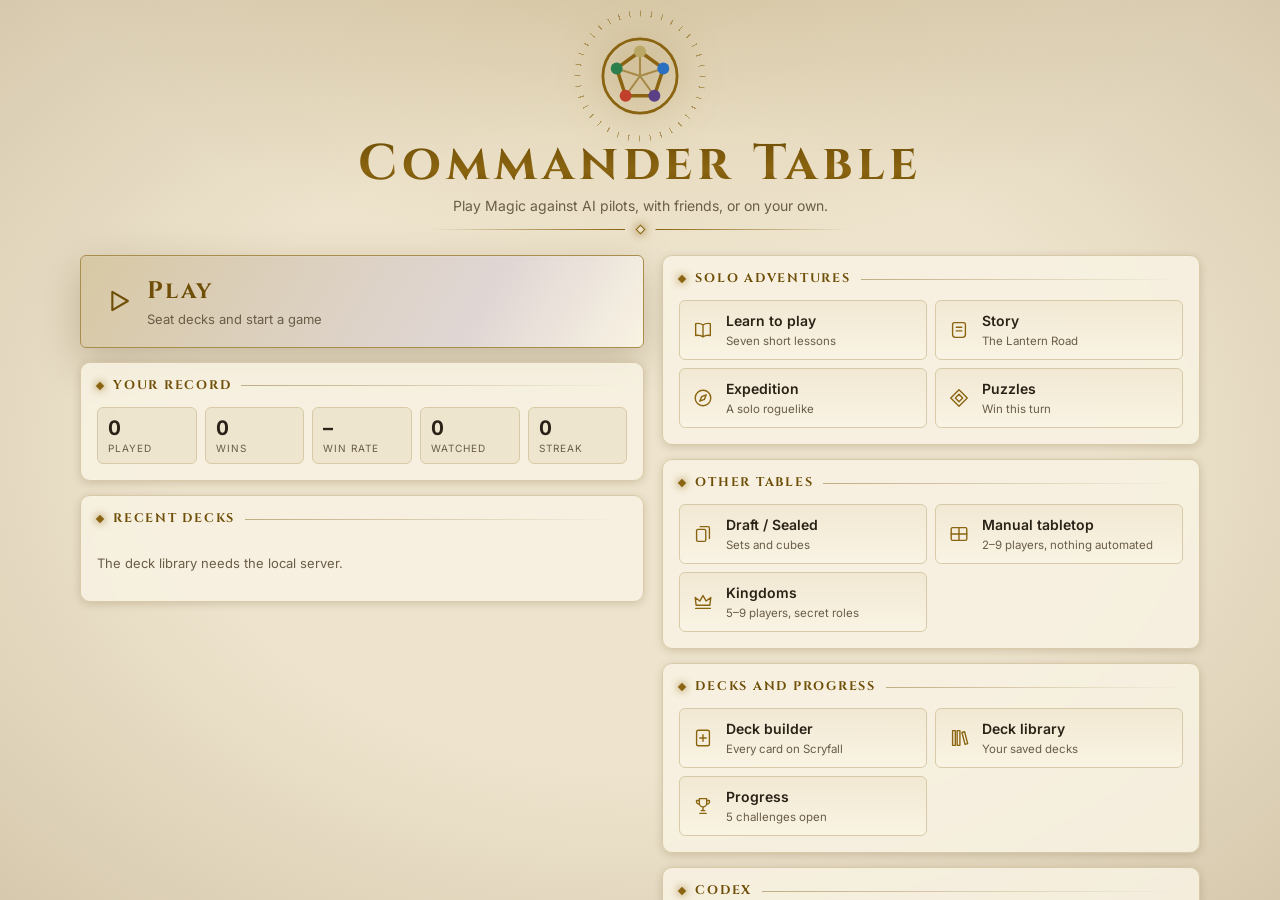
==== commit 7db38b75: "Round 7 item 219 (1.32.0): Grimoire redesign: one design system, dashboard start menu, rebuilt deck " ====
--- a/public/index.html
+++ b/public/index.html
@@ -8,9 +8,27 @@
   <link rel="stylesheet" href="css/style.css">
 </head>
 <body>
-  <header class="topbar">
+  <svg class="sprite" aria-hidden="true" focusable="false">
+    <symbol id="i-play" viewBox="0 0 24 24"><path d="M8 5.5v13l11-6.5z"/></symbol>
+    <symbol id="i-resume" viewBox="0 0 24 24"><path d="M5 12a7 7 0 1 0 2.2-5.1M5 4v4h4"/></symbol>
+    <symbol id="i-learn" viewBox="0 0 24 24"><path d="M12 6.5C10 5 7 4.5 4 5v13c3-.5 6 0 8 1.5 2-1.5 5-2 8-1.5V5c-3-.5-6 0-8 1.5zM12 6.5v13"/></symbol>
+    <symbol id="i-story" viewBox="0 0 24 24"><path d="M7 4h10a2 2 0 0 1 2 2v11a3 3 0 0 1-3 3H8a3 3 0 0 1-3-3V6a2 2 0 0 1 2-2zM9 9h6M9 13h6"/></symbol>
+    <symbol id="i-expedition" viewBox="0 0 24 24"><circle cx="12" cy="12" r="8.5"/><path d="M15.5 8.5l-2 5-5 2 2-5z"/></symbol>
+    <symbol id="i-puzzle" viewBox="0 0 24 24"><path d="M12 3l9 9-9 9-9-9z"/><path d="M12 8l4 4-4 4-4-4z"/></symbol>
+    <symbol id="i-draft" viewBox="0 0 24 24"><rect x="5" y="7" width="10" height="13" rx="1.5"/><path d="M9 4h8.5A1.5 1.5 0 0 1 19 5.5V17"/></symbol>
+    <symbol id="i-tabletop" viewBox="0 0 24 24"><rect x="3.5" y="5" width="17" height="14" rx="1.5"/><path d="M12 5v14M3.5 12h17"/></symbol>
+    <symbol id="i-kingdoms" viewBox="0 0 24 24"><path d="M4 19h16M4.5 15.5l-1-8.5 5 4 3.5-6 3.5 6 5-4-1 8.5z"/></symbol>
+    <symbol id="i-builder" viewBox="0 0 24 24"><rect x="5" y="3.5" width="14" height="17" rx="2"/><path d="M12 8.5v7M8.5 12h7"/></symbol>
+    <symbol id="i-library" viewBox="0 0 24 24"><path d="M5 4h3v16H5zM10 4h3v16h-3zM15.2 6l2.9-.8 3.4 13-2.9.8z"/></symbol>
+    <symbol id="i-progress" viewBox="0 0 24 24"><path d="M8 4h8v5a4 4 0 0 1-8 0zM8 6H5a3 3 0 0 0 3 4M16 6h3a3 3 0 0 1-3 4M12 13v4M8.5 20h7M10 17h4"/></symbol>
+    <symbol id="i-help" viewBox="0 0 24 24"><circle cx="12" cy="12" r="8.5"/><path d="M9.6 9.5a2.5 2.5 0 1 1 3.6 2.3c-.8.5-1.2 1-1.2 2M12 17v.2"/></symbol>
+    <symbol id="i-settings" viewBox="0 0 24 24"><path d="M4 7h10M18 7h2M4 12h3M11 12h9M4 17h12"/><circle cx="16" cy="7" r="2"/><circle cx="9" cy="12" r="2"/><circle cx="18" cy="17" r="2"/></symbol>
+    <symbol id="i-updates" viewBox="0 0 24 24"><path d="M12 4v11M7.5 11l4.5 4.5 4.5-4.5M5 19.5h14"/></symbol>
+    <symbol id="i-look" viewBox="0 0 24 24"><circle cx="11" cy="11" r="6.5"/><path d="M16 16l4.5 4.5"/></symbol>
+  </svg>
+    <header class="topbar">
     <div class="brand">
-      <svg viewBox="0 0 24 24" class="logo" aria-hidden="true"><path d="M12 2 3 7v10l9 5 9-5V7z" fill="none" stroke="currentColor" stroke-width="1.8"/><path d="M12 7v10M7.5 9.5l9 5M16.5 9.5l-9 5" stroke="currentColor" stroke-width="1.4"/></svg>
+      <svg viewBox="0 0 24 24" class="logo" aria-hidden="true"><circle cx="12" cy="12" r="10.6" fill="none" stroke="currentColor" stroke-width=".8"/><path d="M12 5l6.66 4.84-2.55 7.82H7.89L5.34 9.84z" fill="none" stroke="currentColor" stroke-width="1" stroke-linejoin="round"/><path d="M12 5v7M18.66 9.84 12 12M16.11 17.66 12 12M7.89 17.66 12 12M5.34 9.84 12 12" stroke="currentColor" stroke-width=".6" opacity=".6"/><circle class="pw" cx="12" cy="5" r="1.7"/><circle class="pu" cx="18.66" cy="9.84" r="1.7"/><circle class="pb" cx="16.11" cy="17.66" r="1.7"/><circle class="pr" cx="7.89" cy="17.66" r="1.7"/><circle class="pg" cx="5.34" cy="9.84" r="1.7"/></svg>
       <span>Commander Table</span>
       <span class="tag">AI playtester</span>
     </div>
@@ -18,36 +36,44 @@
       <span id="turnLabel" class="turn-label">Not started</span>
       <div id="phaseTrack" class="phase-track"></div>
     </div>
+    <span class="ctl-group ctl-sys" role="group" aria-label="Settings">
+      <button id="btnTheme" class="btn ghost" title="Switch between dark and light" aria-label="Switch between dark and light">☀</button>
+      <button id="btnDisplay" class="btn ghost" title="Board background, colors for color blindness, larger text">Display</button>
+      <button id="btnExit" class="btn ghost danger" title="Stop the game and shut down the local server">Exit</button>
+    </span>
     <div class="controls">
-      <button id="btnMenu" class="btn ghost" title="The start menu">Menu</button>
-      <button id="btnDecks" class="btn ghost">Decks</button>
-      <button id="btnBatch" class="btn ghost" title="Run many games at full speed and compare the decks">Batch</button>
-      <button id="btnTourney" class="btn ghost" title="Pit more than four decks against each other in pods">Tournament</button>
-      <button id="btnCup" class="btn ghost" title="A tournament for you and friends (Swiss or single elimination), with AI players to fill the field">Friend tournament</button>
-      <button id="btnTheme" class="btn ghost" title="Switch between dark and light">☀</button>
-      <button id="btnDisplay" class="btn ghost" title="Board background, colors for color blindness, larger text">Display</button>
-      <button id="btnHistory" class="btn ghost" title="Results of every game you've played">History</button>
-      <button id="btnProgress" class="btn ghost" title="Ranked ladder, daily and weekly challenges, rival decks and badges">Progress</button>
-      <button id="btnPlay" class="btn primary" disabled>Start</button>
-      <button id="btnStep" class="btn" disabled title="Advance one action while paused">Step</button>
-      <label class="speed" title="Game speed">
-        <span>Speed</span>
-        <input id="speed" type="range" min="0" max="4" step="1" value="2">
-      </label>
-      <label class="switch" title="Show every player's hand">
-        <input type="checkbox" id="revealHands"><span>Reveal hands</span>
-      </label>
-      <label class="switch" title="The log explains why each AI made its plays (this can reveal cards in their hands and what they tutored for)">
-        <input type="checkbox" id="explainMode"><span>Explain</span>
-      </label>
-      <label class="switch" title="Enlarge the active player's board and keep it in view">
-        <input type="checkbox" id="followMode"><span>Follow</span>
-      </label>
-      <button id="btnStops" class="btn ghost small" title="Where the game stops for you when you play a seat: steps to stop at, Full control, trigger order">⏸ Stops</button>
-      <label class="switch" title="Sound effects and background music (the music swells into a battle theme during combat)">
-        <input type="checkbox" id="soundOn"><span>Sound</span>
-      </label>
-      <button id="btnExit" class="btn ghost danger" title="Stop the game and shut down the local server">Exit</button>
+      <span class="ctl-group" role="group" aria-label="Windows">
+        <button id="btnMenu" class="btn ghost" title="The start menu">Menu</button>
+        <button id="btnDecks" class="btn ghost">Decks</button>
+        <button id="btnBatch" class="btn ghost" title="Run many games at full speed and compare the decks">Batch</button>
+        <button id="btnTourney" class="btn ghost" title="Pit more than four decks against each other in pods">Tournament</button>
+        <button id="btnCup" class="btn ghost" title="A tournament for you and friends (Swiss or single elimination), with AI players to fill the field">Friend tournament</button>
+        <button id="btnHistory" class="btn ghost" title="Results of every game you've played">History</button>
+        <button id="btnProgress" class="btn ghost" title="Ranked ladder, daily and weekly challenges, rival decks and badges">Progress</button>
+      </span>
+      <span class="ctl-group" role="group" aria-label="Game">
+        <button id="btnPlay" class="btn primary" disabled>Start</button>
+        <button id="btnStep" class="btn" disabled title="Advance one action while paused">Step</button>
+        <label class="speed" title="Game speed">
+          <span>Speed</span>
+          <input id="speed" type="range" min="0" max="4" step="1" value="2">
+        </label>
+      </span>
+      <span class="ctl-group" role="group" aria-label="View">
+        <label class="switch" title="Show every player's hand">
+          <input type="checkbox" id="revealHands"><span>Reveal hands</span>
+        </label>
+        <label class="switch" title="The log explains why each AI made its plays (this can reveal cards in their hands and what they tutored for)">
+          <input type="checkbox" id="explainMode"><span>Explain</span>
+        </label>
+        <label class="switch" title="Enlarge the active player's board and keep it in view">
+          <input type="checkbox" id="followMode"><span>Follow</span>
+        </label>
+        <button id="btnStops" class="btn ghost small" title="Where the game stops for you when you play a seat: steps to stop at, Full control, trigger order">⏸ Stops</button>
+        <label class="switch" title="Sound effects and background music (the music swells into a battle theme during combat)">
+          <input type="checkbox" id="soundOn"><span>Sound</span>
+        </label>
+      </span>
     </div>
   </header>
 
@@ -118,27 +144,62 @@
 
   <div id="startMenu" class="start-menu">
     <div class="sm-inner">
-      <div class="sm-title">
-        <svg viewBox="0 0 24 24" class="sm-logo" aria-hidden="true"><path d="M12 2 3 7v10l9 5 9-5V7z" fill="none" stroke="currentColor" stroke-width="1.4"/><path d="M12 7v10M7.5 9.5l9 5M16.5 9.5l-9 5" stroke="currentColor" stroke-width="1.1"/></svg>
+      <header class="sm-title">
+        <svg viewBox="0 0 24 24" class="sm-logo" aria-hidden="true"><circle cx="12" cy="12" r="10.6" fill="none" stroke="currentColor" stroke-width=".8"/><path d="M12 5l6.66 4.84-2.55 7.82H7.89L5.34 9.84z" fill="none" stroke="currentColor" stroke-width="1" stroke-linejoin="round"/><path d="M12 5v7M18.66 9.84 12 12M16.11 17.66 12 12M7.89 17.66 12 12M5.34 9.84 12 12" stroke="currentColor" stroke-width=".6" opacity=".6"/><circle class="pw" cx="12" cy="5" r="1.7"/><circle class="pu" cx="18.66" cy="9.84" r="1.7"/><circle class="pb" cx="16.11" cy="17.66" r="1.7"/><circle class="pr" cx="7.89" cy="17.66" r="1.7"/><circle class="pg" cx="5.34" cy="9.84" r="1.7"/></svg>
         <h1>Commander Table</h1>
         <p class="muted" id="smTagline">Play Magic against AI pilots, with friends, or on your own.</p>
-      </div>
-      <div class="sm-grid">
-        <button class="sm-btn sm-main" data-go="resume" id="smResume" hidden><b>Resume</b><small id="smResumeWhat">Your unfinished game</small></button>
-        <button class="sm-btn sm-main" data-go="play"><b>Play</b><small>Seat decks and start a game</small></button>
-        <button class="sm-btn" data-go="learn"><b>Learn to play</b><small>Seven short lessons</small></button>
-        <button class="sm-btn" data-go="story"><b>Story</b><small>The Lantern Road</small></button>
-        <button class="sm-btn" data-go="expedition"><b>Expedition</b><small id="smExpedition">A solo roguelike</small></button>
-        <button class="sm-btn" data-go="draft"><b>Draft / Sealed</b><small>Sets and cubes</small></button>
-        <button class="sm-btn" data-go="puzzles"><b>Puzzles</b><small>Win this turn</small></button>
-        <button class="sm-btn" data-go="tabletop"><b>Manual tabletop</b><small>2–9 players, nothing automated</small></button>
-        <button class="sm-btn" data-go="kingdoms"><b>Kingdoms</b><small>5–9 players, secret roles</small></button>
-        <button class="sm-btn" data-go="builder"><b>Deck builder</b><small>Every card on Scryfall</small></button>
-        <button class="sm-btn" data-go="library"><b>Deck library</b><small>Your saved decks</small></button>
-        <button class="sm-btn" data-go="progress"><b>Progress</b><small id="smProgress">Ladder, challenges, badges</small></button>
-        <button class="sm-btn" data-go="help"><b>Help</b><small>How everything works, with search</small></button>
-        <button class="sm-btn" data-go="display"><b>Settings</b><small>Display, language, avatars</small></button>
-        <button class="sm-btn" data-go="updates"><b>Updates</b><small id="smUpdates">New card sets, game updates</small></button>
+        <div class="orn" aria-hidden="true"><i></i></div>
+      </header>
+      <div class="sm-layout">
+        <div class="sm-col">
+          <div class="sm-cta">
+            <button class="sm-btn sm-main" data-go="resume" id="smResume" hidden><svg class="ico" aria-hidden="true"><use href="#i-resume"/></svg><b>Resume</b><small id="smResumeWhat">Your unfinished game</small></button>
+            <button class="sm-btn sm-main" data-go="play"><svg class="ico" aria-hidden="true"><use href="#i-play"/></svg><b>Play</b><small>Seat decks and start a game</small></button>
+          </div>
+          <section class="sm-panel" aria-labelledby="smRecordH">
+            <h2 id="smRecordH">Your record</h2>
+            <div id="smStats" class="stat-row"></div>
+          </section>
+          <section class="sm-panel" aria-labelledby="smDecksH">
+            <h2 id="smDecksH">Recent decks</h2>
+            <div id="smDecks" class="sm-decks"></div>
+          </section>
+        </div>
+        <nav class="sm-col" aria-label="Modes and tools">
+          <section class="sm-panel" aria-labelledby="smSoloH">
+            <h2 id="smSoloH">Solo adventures</h2>
+            <div class="sm-grid">
+              <button class="sm-btn" data-go="learn"><svg class="ico" aria-hidden="true"><use href="#i-learn"/></svg><b>Learn to play</b><small>Seven short lessons</small></button>
+              <button class="sm-btn" data-go="story"><svg class="ico" aria-hidden="true"><use href="#i-story"/></svg><b>Story</b><small>The Lantern Road</small></button>
+              <button class="sm-btn" data-go="expedition"><svg class="ico" aria-hidden="true"><use href="#i-expedition"/></svg><b>Expedition</b><small id="smExpedition">A solo roguelike</small></button>
+              <button class="sm-btn" data-go="puzzles"><svg class="ico" aria-hidden="true"><use href="#i-puzzle"/></svg><b>Puzzles</b><small>Win this turn</small></button>
+            </div>
+          </section>
+          <section class="sm-panel" aria-labelledby="smTablesH">
+            <h2 id="smTablesH">Other tables</h2>
+            <div class="sm-grid">
+              <button class="sm-btn" data-go="draft"><svg class="ico" aria-hidden="true"><use href="#i-draft"/></svg><b>Draft / Sealed</b><small>Sets and cubes</small></button>
+              <button class="sm-btn" data-go="tabletop"><svg class="ico" aria-hidden="true"><use href="#i-tabletop"/></svg><b>Manual tabletop</b><small>2–9 players, nothing automated</small></button>
+              <button class="sm-btn" data-go="kingdoms"><svg class="ico" aria-hidden="true"><use href="#i-kingdoms"/></svg><b>Kingdoms</b><small>5–9 players, secret roles</small></button>
+            </div>
+          </section>
+          <section class="sm-panel" aria-labelledby="smLibH">
+            <h2 id="smLibH">Decks and progress</h2>
+            <div class="sm-grid">
+              <button class="sm-btn" data-go="builder"><svg class="ico" aria-hidden="true"><use href="#i-builder"/></svg><b>Deck builder</b><small>Every card on Scryfall</small></button>
+              <button class="sm-btn" data-go="library"><svg class="ico" aria-hidden="true"><use href="#i-library"/></svg><b>Deck library</b><small>Your saved decks</small></button>
+              <button class="sm-btn" data-go="progress"><svg class="ico" aria-hidden="true"><use href="#i-progress"/></svg><b>Progress</b><small id="smProgress">Ladder, challenges, badges</small></button>
+            </div>
+          </section>
+          <section class="sm-panel" aria-labelledby="smCodexH">
+            <h2 id="smCodexH">Codex</h2>
+            <div class="sm-grid">
+              <button class="sm-btn" data-go="help"><svg class="ico" aria-hidden="true"><use href="#i-help"/></svg><b>Help</b><small>How everything works, with search</small></button>
+              <button class="sm-btn" data-go="display"><svg class="ico" aria-hidden="true"><use href="#i-settings"/></svg><b>Settings</b><small>Display, language, avatars</small></button>
+              <button class="sm-btn" data-go="updates"><svg class="ico" aria-hidden="true"><use href="#i-updates"/></svg><b>Updates</b><small id="smUpdates">New card sets, game updates</small></button>
+            </div>
+          </section>
+        </nav>
       </div>
       <div class="sm-news" id="smNews"></div>
       <div class="sm-foot"><span class="muted" id="smVersion"></span><button class="btn ghost small" data-go="report" title="Save a problem report to share by hand">Report a problem</button><button class="btn ghost small" data-go="tour">Tour</button><button class="btn ghost small" data-go="selftest">Self-test</button><button class="btn ghost small" data-go="exit">Exit</button></div>
@@ -179,7 +240,7 @@
           <input type="file" id="puzzleFile" accept=".json,application/json" hidden>
           <button class="btn ghost" id="btnLimited" title="Open packs from a real set, build a deck and play it against AI decks from the same packs">Draft / Sealed…</button>
           <button class="btn ghost" id="btnLearn" title="Short guided lessons for people new to Magic">Learn to play</button>
-          <button class="btn ghost" id="btnStory" title="An original story in four chapters, each a game from a special board">Story</button>
+          <button class="btn ghost" id="btnStory" title="An original story in eight chapters, each a game from a special board">Story</button>
           <button class="btn ghost" id="btnExpedition" title="A solo roguelike: three acts of duels, events and bosses, building your deck as you go">Expedition</button>
           <button class="btn ghost" id="btnTabletop" title="A manual table: nothing automated, for house rules (with friends online too)">Tabletop</button>
           <button class="btn ghost" id="btnTabletopLoad" title="Carry on a tabletop saved with Save table">Load table…</button>
@@ -256,6 +317,8 @@
       </div>
       <div class="batch-controls">
         <label>Games <select id="batchCount"><option>10</option><option>25</option><option selected>50</option><option>100</option><option>250</option></select></label>
+        <label title="Games are played on this many CPU cores at once. The same seed gives the same results whatever the number">Cores <select id="batchCores"><option value="0">All</option><option>1</option><option>2</option><option>4</option></select></label>
+        <label title="Leave empty for new games each time; the same number repeats a batch exactly">Seed <input id="batchSeed" class="input" inputmode="numeric" size="8" placeholder="any"></label>
         <button class="btn primary" id="btnBatchRun">Run</button>
         <button class="btn" id="btnBatchTune" title="Every seat tries every play style; the report suggests the best one">Tune styles</button>
         <button class="btn ghost" id="btnBatchStop" hidden>Stop</button>
@@ -528,7 +591,7 @@
 
   <div id="storyModal" class="modal" hidden>
     <div class="modal-card batch-card">
-      <div class="modal-head"><div><h2>The Lantern Road</h2><p class="muted">An original story in four chapters. Each chapter is a whole game, one on one, from a special starting board. Win to open the next.</p></div><button class="btn ghost" id="btnStoryClose">Close</button></div>
+      <div class="modal-head"><div><h2>The Lantern Road</h2><p class="muted">An original story in eight chapters. Each chapter is a whole game, one on one, from a special starting board. Win to open the next.</p></div><button class="btn ghost" id="btnStoryClose">Close</button></div>
       <div id="storyList"></div>
       <p id="storyStatus" class="muted"></p>
     </div>
--- a/public/css/style.css
+++ b/public/css/style.css
@@ -1,36 +1,77 @@
+/* =========================================================================================
+   Commander Table: the Grimoire design system.
+   Tokens first (color, type, space, radius, shadow, motion), then the screens. Every screen
+   draws from these; a new component should need no new color.
+   Fonts are bundled (public/fonts, SIL Open Font License): Cinzel for titles, Inter for
+   text, JetBrains Mono for numbers. Nothing is fetched from a font service.
+   ========================================================================================= */
+@font-face { font-family: "Cinzel"; src: url("../fonts/cinzel.woff2") format("woff2"); font-weight: 400 900; font-style: normal; font-display: swap; }
+@font-face { font-family: "Inter"; src: url("../fonts/inter.woff2") format("woff2"); font-weight: 400 800; font-style: normal; font-display: swap; }
+@font-face { font-family: "JetBrains Mono"; src: url("../fonts/jetbrains-mono.woff2") format("woff2"); font-weight: 400 700; font-style: normal; font-display: swap; }
 :root {
-  --bg: #0f1115;
-  --felt: #15181e;
-  --panel: #1a1d24;
-  --panel-2: #20242d;
-  --line: #2b303b;
-  --line-2: #363c49;
-  --text: #e7e9ee;
-  --muted: #8b93a3;
-  --accent: #5b8cff;
-  --accent-2: #3e6fe6;
-  --good: #3ecf8e;
-  --bad: #ff5d6c;
-  --warn: #f5b74a;
+  /* surfaces: obsidian, charcoal, graphite */
+  --bg: #0b0a0e;
+  --felt: #121117;
+  --panel: #17161d;
+  --panel-2: #1f1d26;
+  --line: #2d2a35;
+  --line-2: #413c4a;
+  --deep: #08070a; --subbar: #100f14; --board-bg: rgba(22, 21, 28, .84); --overlay: rgba(12, 11, 15, .96);
+  --hover: #2a2732; --hover-line: #5a5262;
+  /* ink: parchment and ivory */
+  --text: #ece5d3;
+  --muted: #a39b89;
+  /* antique gold: the one accent */
+  --accent: #c9a24b;
+  --accent-2: #a9852f;
+  --gold-hi: #ecd08a;
+  --on-accent: #1b1404;
+  --link: #9cc4f5;
+  --focus: #f1d67f;
+  /* meaning */
+  --good: #4fc08d;
+  --bad: #e5586c;
+  --warn: #eaa84c;
+  /* the five colors of mana (and colorless): used only where a thing has that color */
+  --mana-w: #efe6c2; --mana-u: #3f8fe2; --mana-b: #8a66b8; --mana-r: #dc5740; --mana-g: #43a468; --mana-c: #9aa1ab;
+  /* card types in charts */
+  --type-creature: #43a468; --type-instant: #3f8fe2; --type-sorcery: #dc5740; --type-artifact: #a9b0ba;
+  --type-enchantment: #e3c66d; --type-planeswalker: #8a66b8; --type-land: #9b7347; --type-other: #6d6a75;
+  /* type */
+  --font-display: "Cinzel", "Trajan Pro", "Palatino Linotype", Georgia, serif;
+  --font-body: "Inter", system-ui, -apple-system, "Segoe UI", sans-serif;
+  --font-mono: "JetBrains Mono", var(--font-mono);
+  /* space, radius, shadow, motion */
+  --s1: 4px; --s2: 8px; --s3: 12px; --s4: 16px; --s5: 24px; --s6: 36px;
+  --r-sm: 4px; --r-md: 6px; --r-lg: 10px;
+  --radius: 10px;
+  --shadow-1: 0 2px 8px rgba(0,0,0,.45);
+  --shadow-2: 0 14px 40px rgba(0,0,0,.6);
+  --shadow-3: 0 30px 80px rgba(0,0,0,.72);
+  --glow: 0 0 28px -8px var(--accent);
+  --ease: cubic-bezier(.2, .8, .2, 1);
+  --fast: .14s; --slow: .32s;
   --cw: 66px;
   --ch: calc(var(--cw) * 1.396);
-  --radius: 10px;
-  --topbar: linear-gradient(#1b1f27, #161920);
-  --hover: #282d38; --hover-line: #444b5a;
-  --table-bg: radial-gradient(ellipse at center, #1b1f27 0%, var(--felt) 60%, #111318 100%);
-  --deep: #0d0f13; --subbar: #14171d; --board-bg: rgba(26, 29, 36, .82); --overlay: rgba(14, 15, 19, .96);
+  --topbar: linear-gradient(#1a1820, #121116);
+  --table-bg: radial-gradient(ellipse at center, #1c1a23 0%, var(--felt) 60%, #0c0b0f 100%);
   color-scheme: dark;
 }
-/* light theme: same layout, lighter surfaces, darker log colors so they stay readable */
+/* light theme: a parchment page. Same layout, ink on vellum, darker gold so it still reads */
 :root[data-theme="light"] {
-  --bg: #eef0f4; --felt: #e2e6ec; --panel: #ffffff; --panel-2: #f1f3f7; --line: #d6dae2; --line-2: #c3c9d4;
-  --text: #1b1f27; --muted: #5d6573; --accent: #3b6fe0; --accent-2: #2c5bc4; --good: #1f9d66; --bad: #d63a4a; --warn: #b7791f;
-  --topbar: linear-gradient(#ffffff, #f3f5f8); --hover: #e6e9ef; --hover-line: #b8bfcb;
-  --table-bg: radial-gradient(ellipse at center, #f7f8fb 0%, var(--felt) 65%, #d8dde5 100%);
-  --deep: #e6e9ef; --subbar: #f6f7fa; --board-bg: rgba(255, 255, 255, .85); --overlay: rgba(255, 255, 255, .97);
+  --bg: #eee4cd; --felt: #e5d9be; --panel: #f9f3e3; --panel-2: #f0e7d1; --line: #d8caa8; --line-2: #bfad84;
+  --text: #2a2217; --muted: #6a5d47; --accent: #8a6410; --accent-2: #6f4f08; --gold-hi: #6f4f08; --on-accent: #fff8e4;
+  --link: #2a5aa8; --focus: #6f4f08;
+  --good: #1f7d53; --bad: #b8323f; --warn: #99600f;
+  --mana-w: #b9a865; --mana-u: #2a6fc0; --mana-b: #5b3f86; --mana-r: #c1402b; --mana-g: #2c7f4c; --mana-c: #6f7680;
+  --type-artifact: #7c838d; --type-enchantment: #a8892b;
+  --topbar: linear-gradient(#fbf6e8, #f1e8d2); --hover: #e7dcc1; --hover-line: #a8956a;
+  --table-bg: radial-gradient(ellipse at center, #f8f1df 0%, var(--felt) 65%, #d6c8a6 100%);
+  --deep: #e7dcc1; --subbar: #f4ecd9; --board-bg: rgba(250, 244, 229, .88); --overlay: rgba(250, 244, 229, .97);
+  --shadow-1: 0 2px 8px rgba(70,50,10,.18); --shadow-2: 0 14px 40px rgba(70,50,10,.25); --shadow-3: 0 30px 80px rgba(60,40,5,.35);
   color-scheme: light;
 }
-:root[data-theme="light"] .le.minor { color: #5d6573; }
+:root[data-theme="light"] .le.minor { color: #6a5d47; }
 :root[data-theme="light"] .le.combat { color: #b0303f; }
 :root[data-theme="light"] .le.damage { color: #c0283a; }
 :root[data-theme="light"] .le.removal { color: #a1600a; }
@@ -38,8 +79,7 @@
 :root[data-theme="light"] .le.trigger { color: #6a46c9; }
 :root[data-theme="light"] .le.combo { color: #8a5a00; }
 :root[data-theme="light"] .le.politics { color: #1f6f9e; }
-:root[data-theme="light"] .cn { color: #2d5bd1; border-bottom-color: rgba(45, 91, 209, .35); }
-:root[data-theme="light"] .phase-track span.on, :root[data-theme="light"] .btn.primary { color: #fff; }
+:root[data-theme="light"] .phase-track span.on { color: #fff; }
 :root[data-theme="light"] .seat-status .combos { color: #8a5a00; }
 :root[data-theme="light"] .life { background: #ffffff; }
 :root[data-theme="light"] .bhead { background: rgba(0, 0, 0, .03); }
@@ -51,11 +91,20 @@
   margin: 0;
   background: var(--bg);
   color: var(--text);
-  font: 13px/1.4 Inter, system-ui, -apple-system, Segoe UI, sans-serif;
+  font: 13px/1.45 var(--font-body);
+  font-feature-settings: "cv11", "ss01";
   display: flex;
   flex-direction: column;
   overflow: hidden;
-}
+  scrollbar-color: var(--line-2) transparent;
+}
+* { scrollbar-color: var(--line-2) transparent; }
+h1, h2, h3 { font-family: var(--font-display); font-weight: 600; letter-spacing: .03em; }
+code, .mono { font-family: var(--font-mono); font-size: .92em; }
+a { color: var(--link); }
+:focus-visible { outline: 2px solid var(--focus); outline-offset: 2px; }
+input[type=checkbox], input[type=radio], input[type=range] { accent-color: var(--accent); }
+::selection { background: color-mix(in srgb, var(--accent) 45%, transparent); }
 button { font: inherit; color: inherit; }
 .muted { color: var(--muted); }
 
@@ -113,27 +162,15 @@
 .cardrep li { margin-bottom: 2px; font-size: 12px; }
 @media (max-width: 600px) { .cardrep { grid-template-columns: 1fr; } }
 /* ---------- deck viewer */
-.deck-body { padding: 0 20px 20px; overflow-y: auto; max-height: calc(100vh - 140px); }
+.deck-body { padding-bottom: 20px; overflow-y: auto; max-height: calc(100vh - 140px); }
 .deck-body h3 { font-size: 13px; margin: 16px 0 8px; }
-.deck-stats { display: grid; grid-template-columns: 1.4fr 1fr 1fr; gap: 18px; }
-.curve { display: flex; align-items: flex-end; gap: 6px; height: 120px; }
-.curve .col { flex: 1; display: flex; flex-direction: column; align-items: center; justify-content: flex-end; gap: 3px; }
-.curve .bar { width: 100%; background: var(--accent); border-radius: 4px 4px 0 0; min-height: 2px; }
-.curve .n { font-size: 11px; font-weight: 700; }
-.curve .l { font-size: 11px; color: var(--muted); }
-.pipbar { display: flex; align-items: center; gap: 6px; margin-bottom: 6px; }
-.pipbar div { height: 8px; border-radius: 4px; background: var(--accent); }
-.pipbar b { font-size: 12px; }
-.typelist { list-style: none; margin: 0; padding: 0; }
-.typelist li { display: flex; justify-content: space-between; padding: 3px 0; border-bottom: 1px solid var(--line); font-size: 12.5px; }
 .ignored { font-size: 12px; line-height: 1.7; }
 .deck-body ul { padding-left: 18px; font-size: 12.5px; }
 .seat-status .sview { margin-left: 6px; }
-@media (max-width: 700px) { .deck-stats { grid-template-columns: 1fr; } }
 
 /* ---------- tournament */
 .tourney-form { padding: 0 20px; }
-.tourney-form textarea { height: 140px; resize: vertical; font-family: ui-monospace, Consolas, monospace; font-size: 12px; margin-bottom: 8px; }
+.tourney-form textarea { height: 140px; resize: vertical; font-family: var(--font-mono); font-size: 12px; margin-bottom: 8px; }
 .tourney-form .batch-controls { padding: 0 0 12px; }
 
 /* ---------- invite panel */
@@ -145,7 +182,7 @@
 .invite-status.ok { color: var(--good); font-weight: 700; }
 .invite-quick { display: flex; gap: 12px; align-items: center; margin: 4px 0 8px; }
 .invite-qr svg { display: block; border-radius: 4px; }
-.join-code { font: 800 22px/1.2 ui-monospace, Consolas, monospace; letter-spacing: 2px; }
+.join-code { font: 800 22px/1.2 var(--font-mono); letter-spacing: 2px; }
 .invite-quick .small { font-size: 11.5px; max-width: 280px; }
 .invite-link { display: flex; gap: 6px; align-items: center; margin-top: 4px; }
 .invite-link .input { font-size: 12px; padding: 5px 8px; }
@@ -239,7 +276,7 @@
 :root[data-theme="light"] body[data-bg="wood"] .board { background: repeating-linear-gradient(90deg, rgba(0,0,0,.05) 0 2px, transparent 2px 90px), linear-gradient(100deg, #e3c7a3, #d9b88f); }
 :root[data-theme="light"] body[data-bg="stone"] .board { background: repeating-linear-gradient(135deg, rgba(0,0,0,.03) 0 3px, transparent 3px 11px), linear-gradient(#e2e3e6, #cfd1d6); }
 /* Accessibility (Display): seat numbers on boards, larger text, fewer animations */
-body.cb .board .avatar::after { content: attr(data-n); position: absolute; right: -4px; bottom: -4px; width: 16px; height: 16px; border-radius: 50%; background: var(--pc); color: #000; font: 900 11px/16px system-ui, sans-serif; text-align: center; border: 1px solid #000; }
+body.cb .board .avatar::after { content: attr(data-n); position: absolute; right: -4px; bottom: -4px; width: 16px; height: 16px; border-radius: 50%; background: var(--pc); color: #000; font: 900 11px/16px var(--font-body); text-align: center; border: 1px solid #000; }
 body.cb .board .avatar { position: relative; }
 body.big { font-size: 15.5px; }
 body.big .sidebar, body.big .action-bar, body.big .stack-panel { zoom: 1.15; }
@@ -284,7 +321,7 @@
 /* Hand: dark leather */
 .handrow { background: linear-gradient(180deg, rgba(60,38,22,.35), rgba(30,18,10,.45)) !important; border-top: 1px solid rgba(200,150,90,.18) !important; }
 :root[data-theme="light"] .row.creatures:not(:empty) { background: rgba(62,207,142,.10); }
-:root[data-theme="light"] .row.others:not(:empty) { background: rgba(91,140,255,.09); }
+:root[data-theme="light"] .row.others:not(:empty) { background: rgba(201,162,75,.09); }
 :root[data-theme="light"] .row.lands:not(:empty) { background: rgba(180,130,70,.12); }
 :root[data-theme="light"] .handrow { background: rgba(140,95,50,.10) !important; }
 :root[data-theme="light"] .cmdzone { background: rgba(245,183,74,.12) !important; }
@@ -389,7 +426,7 @@
 .card.attacking { box-shadow: 0 0 0 2px var(--bad), 0 0 18px var(--bad); }
 .card.attacking:not(.tapped) { transform: translateY(-8px); }
 .card.attacking.tapped { transform: rotate(90deg) translateX(-8px); }
-.card.blocking { box-shadow: 0 0 0 2px var(--accent), 0 0 16px var(--accent); }
+.card.blocking { box-shadow: 0 0 0 2px var(--mana-u), 0 0 16px var(--mana-u); }
 .card.commander { outline: 2px solid var(--warn); outline-offset: 1px; }
 /* things you can click when it's your decision */
 .card.pickable { cursor: pointer; box-shadow: 0 0 0 2px var(--good), 0 0 14px var(--good); }
@@ -421,7 +458,7 @@
 .tl-label { font-size: 11.5px; min-width: 150px; }
 .card.hit { animation: hit .5s; }
 /* damage numbers and zone-change animations */
-.card-float { position: fixed; z-index: 70; transform: translateX(-50%); font: 900 18px/1 system-ui, sans-serif; pointer-events: none; text-shadow: 0 2px 4px rgba(0,0,0,.8), 0 0 2px #000; animation: cardFloat 1.1s ease-out forwards; }
+.card-float { position: fixed; z-index: 70; transform: translateX(-50%); font: 900 18px/1 var(--font-body); pointer-events: none; text-shadow: 0 2px 4px rgba(0,0,0,.8), 0 0 2px #000; animation: cardFloat 1.1s ease-out forwards; }
 .card-float.dmg { color: #ff5d6c; }
 @keyframes cardFloat { 0% { opacity: 0; transform: translate(-50%, 6px) scale(.7); } 15% { opacity: 1; transform: translate(-50%, 0) scale(1.25); } 100% { opacity: 0; transform: translate(-50%, -34px) scale(1); } }
 .move-ghost { position: fixed; z-index: 65; pointer-events: none; border-radius: 6px; overflow: hidden; }
@@ -443,6 +480,8 @@
 .sp-text i { color: #c8b6ff; font-style: normal; font-size: 11px; }
 .sp-text small { color: var(--muted); font-size: 10.5px; }
 .sp-wait { padding: 5px 10px; color: var(--muted); font-style: italic; font-size: 11px; }
+.sp-kind { font-weight: 700; text-transform: uppercase; letter-spacing: .03em; font-size: 9.5px; }
+.sp-prio { padding: 5px 10px; font-size: 11px; color: var(--muted); border-bottom: 1px solid var(--line); }
 @keyframes hit { 30% { filter: brightness(1.8) sepia(1) hue-rotate(-30deg) saturate(5); } }
 .card.enter { animation: enter .45s ease-out; }
 @keyframes enter { from { opacity: 0; transform: scale(.6) translateY(-14px); } }
@@ -487,7 +526,7 @@
 .pass-modal { background: var(--bg); backdrop-filter: none; z-index: 260; }
 .pass-modal h2 { font-size: 26px; }
 .lobby { grid-column: 1 / -1; max-width: 640px; margin: 20px auto; display: flex; flex-direction: column; gap: 10px; }
-.lobby textarea { min-height: 200px; font-family: ui-monospace, Consolas, monospace; font-size: 12px; }
+.lobby textarea { min-height: 200px; font-family: var(--font-mono); font-size: 12px; }
 /* first-run tour */
 .tour-shade { position: fixed; inset: 0; z-index: 400; }
 .tour-ring { position: fixed; z-index: 401; border: 2px solid var(--accent); border-radius: 10px; box-shadow: 0 0 0 9999px rgba(5,6,8,.62); pointer-events: none; transition: all .2s; }
@@ -549,7 +588,7 @@
 .combo-banner.resolve b { color: var(--warn); }
 .combo-banner.fizzle { border-color: #666; box-shadow: none; }
 .combo-banner.fizzle b { text-decoration: line-through; color: var(--muted); }
-.cn { color: #9fc1ff; cursor: zoom-in; border-bottom: 1px dotted rgba(159,193,255,.4); }
+.cn { color: var(--link); cursor: zoom-in; border-bottom: 1px dotted color-mix(in srgb, var(--link) 40%, transparent); }
 .pn { color: var(--pc); font-weight: 700; }
 .rule { font-size: 10px; font-weight: 700; color: var(--muted); border: 1px solid var(--line-2); border-radius: 4px; padding: 0 4px; margin-left: 5px; cursor: pointer; text-decoration: none; white-space: nowrap; }
 .rule:hover { color: var(--text); border-color: var(--accent); }
@@ -566,7 +605,7 @@
 .ri.head { font-weight: 700; }
 .gl { padding: 8px; margin-bottom: 6px; background: var(--panel-2); border-radius: 8px; white-space: pre-wrap; font-size: 12.5px; }
 .gl b { display: block; margin-bottom: 2px; color: var(--warn); }
-mark { background: rgba(91,140,255,.35); color: inherit; border-radius: 2px; }
+mark { background: rgba(201,162,75,.35); color: inherit; border-radius: 2px; }
 
 /* ---------- preview */
 .preview {
@@ -609,7 +648,7 @@
 .seat-top .dot { width: 12px; height: 12px; border-radius: 50%; background: var(--pc); flex: none; }
 .seat-top .input { padding: 6px 8px; }
 .seat select { background: var(--bg); border: 1px solid var(--line-2); border-radius: 8px; color: var(--text); padding: 6px; font: inherit; }
-.seat textarea { min-height: 84px; resize: vertical; font-family: ui-monospace, Consolas, monospace; font-size: 12px; }
+.seat textarea { min-height: 84px; resize: vertical; font-family: var(--font-mono); font-size: 12px; }
 .seat-status { font-size: 12px; color: var(--muted); min-height: 18px; display: flex; gap: 8px; align-items: center; }
 .seat-status.ok { color: var(--good); }
 .seat-status.err { color: var(--bad); }
@@ -622,12 +661,12 @@
 .edit-body { padding: 0 20px; display: flex; flex-direction: column; gap: 8px; }
 .edit-add { display: flex; gap: 8px; align-items: center; flex-wrap: wrap; }
 .edit-add .input { flex: 1 1 260px; }
-.edit-text { min-height: 46vh; font-family: ui-monospace, Consolas, monospace; font-size: 12.5px; resize: vertical; }
+.edit-text { min-height: 46vh; font-family: var(--font-mono); font-size: 12.5px; resize: vertical; }
 .edit-name { width: 220px; }
 .meta-filters { display: inline-flex; gap: 6px; align-items: center; flex-wrap: wrap; }
 .color-pick { display: inline-flex; gap: 2px; font-size: 12px; font-weight: 700; }
 .color-pick label { display: inline-flex; align-items: center; gap: 2px; padding: 2px 5px; border: 1px solid var(--line-2); border-radius: 6px; cursor: pointer; }
-.color-pick label:has(input:checked) { border-color: var(--accent); background: rgba(91,140,255,.15); }
+.color-pick label:has(input:checked) { border-color: var(--accent); background: rgba(201,162,75,.15); }
 .color-pick input { margin: 0; }
 .sbracket { background: var(--bg); color: var(--text); border: 1px solid var(--line-2); border-radius: 6px; padding: 3px 4px; font: inherit; font-size: 12px; max-width: 150px; }
 .zone-card { width: min(980px, 100%); }
@@ -693,7 +732,7 @@
 .table-wrap::before {
   content: ""; position: absolute; inset: 0; z-index: -1; pointer-events: none; background-size: 140% 140%;
   background:
-    radial-gradient(40% 35% at 25% 30%, rgba(91,140,255,.16), transparent 70%),
+    radial-gradient(40% 35% at 25% 30%, rgba(201,162,75,.16), transparent 70%),
     radial-gradient(35% 40% at 75% 65%, rgba(176,124,255,.14), transparent 70%),
     radial-gradient(30% 30% at 60% 20%, rgba(245,183,74,.08), transparent 70%),
     radial-gradient(45% 40% at 30% 80%, rgba(62,207,142,.07), transparent 70%);
@@ -749,7 +788,7 @@
 .card.attacking:not(.tapped) { transform: translateY(-10px) scale(1.04); }
 @keyframes attackPulse { 50% { box-shadow: 0 0 0 2px #ff7a85, 0 0 30px 4px rgba(255,93,108,.75); } }
 .card.blocking { animation: blockPulse 1.3s ease-in-out infinite; }
-@keyframes blockPulse { 50% { box-shadow: 0 0 0 2px #b5ceff, 0 0 26px 3px rgba(91,140,255,.75); } }
+@keyframes blockPulse { 50% { box-shadow: 0 0 0 2px #b5ceff, 0 0 26px 3px color-mix(in srgb, var(--mana-u) 75%, transparent); } }
 .card.commander { outline: 0; box-shadow: 0 0 0 2px #f5b74a, 0 0 14px -2px rgba(245,183,74,.8), 0 3px 8px rgba(0,0,0,.55); }
 .card.enter { animation: enterGlow .6s ease-out; }
 @keyframes enterGlow { 0% { opacity: 0; transform: translateY(-14px) scale(1.15); filter: brightness(2.2); } 60% { opacity: 1; filter: brightness(1.3); } 100% { transform: none; filter: none; } }
@@ -809,12 +848,6 @@
 .bp-held { color: #9fe0c0; }
 .bp-more, .bp-foot { text-align: center; font-size: 11px; color: #9aa3b5; margin-top: 6px; }
 @media (max-width: 600px) { .bp-row { grid-template-columns: auto 30px 1fr; } .bp-out { grid-column: 1 / -1; flex-direction: row; justify-content: flex-end; } .bp-card { width: 48px; height: 67px; } }
-/* Buttons and windows: beveled, softly lit */
-.btn.primary { background: linear-gradient(180deg, #6f9bff, #3e6fe6); border-color: #2f5bc9; box-shadow: inset 0 1px 0 rgba(255,255,255,.25), 0 4px 14px -4px rgba(91,140,255,.8); text-shadow: 0 1px 1px rgba(0,0,0,.35); }
-.btn.primary:hover { filter: brightness(1.08); box-shadow: inset 0 1px 0 rgba(255,255,255,.3), 0 6px 20px -4px rgba(91,140,255,.95); }
-.modal-card { border-color: rgba(120,150,230,.25); box-shadow: 0 30px 80px rgba(0,0,0,.6), 0 0 0 1px rgba(255,255,255,.03), 0 0 60px -20px rgba(91,140,255,.45); }
-.topbar { box-shadow: 0 2px 18px rgba(0,0,0,.35); }
-.brand .logo { filter: drop-shadow(0 0 6px rgba(91,140,255,.8)); }
 body.calm .battle-panel, body.calm .bp-card, body.calm .card.attacking, body.calm .card.blocking, body.calm .board.active { animation: none !important; }
 
 /* ---------- 1.4.0: long choice lists (library search), monarch and poison chips */
@@ -865,24 +898,24 @@
 /* Progress: ladder, challenges, rivals, badges, deck mastery (progress.js, learn.js mastery) */
 .prog-tabs { display: flex; flex-wrap: wrap; gap: 6px; margin: 4px 0 10px; }
 .rank-chip, .tier-chip { display: inline-block; padding: 1px 8px; border-radius: 999px; font-weight: 700; font-size: 0.85em; border: 1px solid color-mix(in srgb, currentColor 30%, transparent); }
-.rank-bronze { color: #c08552; } .rank-silver { color: #a9b4c2; } .rank-gold { color: #e3b341; } .rank-platinum { color: #5fd3c6; } .rank-diamond { color: #7aa7ff; } .rank-mythic { color: #ff7a45; } .rank-unranked { color: inherit; opacity: 0.75; }
-.tier-s { color: #ff7a45; } .tier-a { color: #e3b341; } .tier-b { color: #5fd3c6; } .tier-c { color: #a9b4c2; } .tier-x { opacity: 0.6; }
+.rank-bronze { color: #c08552; } .rank-silver { color: #a9b4c2; } .rank-gold { color: var(--accent); } .rank-platinum { color: #5fd3c6; } .rank-diamond { color: #7aa7ff; } .rank-mythic { color: #ff7a45; } .rank-unranked { color: inherit; opacity: 0.75; }
+.tier-s { color: #ff7a45; } .tier-a { color: var(--accent); } .tier-b { color: #5fd3c6; } .tier-c { color: #a9b4c2; } .tier-x { opacity: 0.6; }
 .ch-list { list-style: none; padding-left: 0; } .ch-list li { padding: 3px 0; } .ch-done { opacity: 0.75; }
 .badge-grid { display: grid; grid-template-columns: repeat(auto-fill, minmax(150px, 1fr)); gap: 10px; }
 .badge { display: flex; flex-direction: column; gap: 2px; padding: 10px; border-radius: 10px; border: 1px solid color-mix(in srgb, currentColor 15%, transparent); opacity: 0.55; }
-.badge.got { opacity: 1; border-color: color-mix(in srgb, #e3b341 55%, transparent); }
+.badge.got { opacity: 1; border-color: color-mix(in srgb, var(--accent) 55%, transparent); }
 .badge-medal { font-size: 1.6em; }
 .good { color: var(--good, #4cd18a); } .bad { color: var(--bad, #ef5d5d); }
 .thumb { position: relative; }
-.mastery-chip { position: absolute; bottom: -4px; right: -6px; padding: 0 5px; border-radius: 6px; font-size: 10px; font-weight: 700; background: color-mix(in srgb, #e3b341 85%, #000); color: #111; }
+.mastery-chip { position: absolute; bottom: -4px; right: -6px; padding: 0 5px; border-radius: 6px; font-size: 10px; font-weight: 700; background: color-mix(in srgb, var(--accent) 85%, #000); color: #111; }
 .mastery-bar { height: 8px; border-radius: 6px; background: color-mix(in srgb, currentColor 12%, transparent); overflow: hidden; max-width: 360px; }
-.mastery-bar span { display: block; height: 100%; background: #e3b341; }
+.mastery-bar span { display: block; height: 100%; background: var(--accent); }
 
 /* Avatars and card backs (cosmetics.js) */
 .display-card .disp-row.disp-block { display: block; }
 .cosm-grid { display: grid; grid-template-columns: repeat(auto-fill, minmax(76px, 1fr)); gap: 8px; margin-top: 6px; }
 .cosm { display: flex; flex-direction: column; align-items: center; gap: 4px; padding: 6px 4px; border-radius: 10px; border: 1px solid color-mix(in srgb, currentColor 15%, transparent); background: transparent; color: inherit; cursor: pointer; font: inherit; }
-.cosm.on { border-color: #e3b341; box-shadow: 0 0 0 2px color-mix(in srgb, #e3b341 50%, transparent); }
+.cosm.on { border-color: var(--accent); box-shadow: 0 0 0 2px color-mix(in srgb, var(--accent) 50%, transparent); }
 .cosm.locked { opacity: .45; cursor: not-allowed; }
 .cosm small { font-size: 10px; text-align: center; line-height: 1.2; }
 .cosm-look { display: block; background-size: cover; background-position: center; }
@@ -893,13 +926,13 @@
 .tclock.low { color: var(--bad, #ef5d5d); font-weight: 700; }
 .tclock .nudge { padding: 0 6px; font-size: 10px; line-height: 16px; }
 body.nudged { animation: nudge-flash .4s ease-in-out 3; }
-@keyframes nudge-flash { 50% { box-shadow: inset 0 0 0 6px #e3b341; } }
+@keyframes nudge-flash { 50% { box-shadow: inset 0 0 0 6px var(--accent); } }
 .stops-table { border-collapse: collapse; margin: 8px 0; }
 .stops-table th, .stops-table td { padding: 4px 12px; text-align: center; }
 .stops-table td:first-child { text-align: left; }
 
 /* Lessons, story, expedition, tabletop, deck builder (round 3, items 73–78) */
-.coach { position: fixed; left: 12px; bottom: 90px; width: min(360px, calc(100vw - 24px)); max-height: 50vh; overflow: auto; z-index: 40; padding: 12px 14px; border-radius: 12px; background: var(--panel, #161a22); border: 1px solid color-mix(in srgb, #e3b341 50%, transparent); box-shadow: 0 8px 30px #0008; font-size: 13px; line-height: 1.45; }
+.coach { position: fixed; left: 12px; bottom: 90px; width: min(360px, calc(100vw - 24px)); max-height: 50vh; overflow: auto; z-index: 40; padding: 12px 14px; border-radius: 12px; background: var(--panel, #161a22); border: 1px solid color-mix(in srgb, var(--accent) 50%, transparent); box-shadow: 0 8px 30px #0008; font-size: 13px; line-height: 1.45; }
 .coach-head { display: flex; justify-content: space-between; align-items: center; gap: 8px; }
 .coach ol { padding-left: 18px; margin: 6px 0 0; } .coach li { margin-bottom: 5px; }
 .after-btns { display: flex; flex-wrap: wrap; gap: 8px; margin-top: 8px; }
@@ -908,10 +941,10 @@
 .ex-head { margin-bottom: 8px; }
 .ex-map { display: flex; flex-direction: column; gap: 4px; margin-bottom: 10px; font-size: 13px; }
 .ex-act { opacity: .6; } .ex-act.now { opacity: 1; } .ex-act small { display: inline-block; width: 46px; }
-.ex-step { padding: 1px 6px; border-radius: 6px; } .ex-step.now { background: color-mix(in srgb, #e3b341 35%, transparent); font-weight: 700; } .ex-step.past { text-decoration: line-through; opacity: .6; }
+.ex-step { padding: 1px 6px; border-radius: 6px; } .ex-step.now { background: color-mix(in srgb, var(--accent) 35%, transparent); font-weight: 700; } .ex-step.past { text-decoration: line-through; opacity: .6; }
 .ex-choices { display: flex; flex-wrap: wrap; gap: 10px; margin: 6px 0 12px; }
 .ex-node { display: flex; flex-direction: column; gap: 4px; width: 200px; padding: 12px; border-radius: 12px; border: 1px solid color-mix(in srgb, currentColor 20%, transparent); background: color-mix(in srgb, currentColor 5%, transparent); color: inherit; font: inherit; cursor: pointer; text-align: left; }
-.ex-node:hover { border-color: #e3b341; } .ex-icon { font-size: 26px; } .ex-node small { opacity: .75; }
+.ex-node:hover { border-color: var(--accent); } .ex-icon { font-size: 26px; } .ex-node small { opacity: .75; }
 .ex-pick { display: flex; flex-wrap: wrap; gap: 4px 14px; max-height: 220px; overflow: auto; margin: 6px 0; font-size: 13px; }
 .tabletop { position: fixed; inset: 0; z-index: 30; overflow: auto; padding: 10px; background: var(--bg, #0b0d11); }
 .mt-bar { display: flex; flex-wrap: wrap; gap: 10px; align-items: center; margin-bottom: 8px; }
@@ -928,43 +961,11 @@
 .mt-card.tapped { transform: rotate(90deg) scale(.85); margin: 0 10px; }
 .mt-card.token { width: 62px; height: 86px; border-radius: 6px; border: 1px dashed currentColor; display: flex; align-items: center; justify-content: center; text-align: center; font-size: 10px; }
 .mt-name { font-size: 10px; padding: 4px; display: block; border: 1px solid #fff3; border-radius: 4px; min-height: 60px; }
-.mt-ctr { position: absolute; top: 2px; right: 2px; background: #e3b341; color: #111; border-radius: 6px; padding: 0 4px; font-size: 11px; }
+.mt-ctr { position: absolute; top: 2px; right: 2px; background: var(--accent); color: #111; border-radius: 6px; padding: 0 4px; font-size: 11px; }
 .mt-menu { position: absolute; z-index: 5; display: flex; flex-direction: column; gap: 4px; padding: 8px; width: 200px; border-radius: 10px; background: var(--panel, #161a22); border: 1px solid #fff3; box-shadow: 0 8px 24px #0009; }
 .mt-log { margin-top: 8px; font-size: 12px; opacity: .8; max-height: 160px; overflow: auto; }
 #table .mt-boards, #table .mt-top { width: 100%; } #table { position: relative; }
-.builder-modal .builder-card { width: min(1400px, 98vw); height: 94vh; max-width: none; display: flex; flex-direction: column; }
-.bld-actions { display: flex; flex-wrap: wrap; gap: 6px; align-items: center; }
-.bld-body { flex: 1; display: grid; grid-template-columns: 1fr 380px; gap: 12px; min-height: 0; }
-.bld-search { display: flex; flex-direction: column; min-height: 0; }
-.bld-filters { display: flex; flex-wrap: wrap; gap: 6px; align-items: center; margin-bottom: 6px; } .bld-filters #bldQuery { flex: 1 1 260px; }
-.bld-colors label { display: inline-flex; align-items: center; gap: 1px; margin-right: 3px; }
-.bld-results { flex: 1; overflow: auto; display: grid; grid-template-columns: repeat(auto-fill, minmax(118px, 1fr)); gap: 6px; align-content: start; padding: 4px; border-radius: 10px; background: rgba(0,0,0,.15); }
-.bld-res { cursor: grab; } .bld-res img { width: 100%; border-radius: 6px; display: block; } .bld-res:hover img { outline: 2px solid #e3b341; }
-.bld-deck { overflow: auto; padding: 8px; border-radius: 10px; background: rgba(0,0,0,.18); }
-.bld-count { font-size: 15px; margin-bottom: 6px; }
-.bld-curve { display: flex; align-items: flex-end; gap: 4px; height: 70px; margin: 4px 0 6px; }
-.bld-bar { flex: 1; height: 100%; display: flex; flex-direction: column; justify-content: flex-end; align-items: center; position: relative; font-size: 10px; }
-.bld-bar span { width: 100%; background: #5fa8ff; border-radius: 3px 3px 0 0; min-height: 1px; } .bld-bar b { position: absolute; top: -2px; font-size: 10px; }
-.bld-row { display: flex; align-items: center; gap: 6px; padding: 2px 4px; border-radius: 6px; font-size: 13px; cursor: grab; } .bld-row:hover { background: rgba(255,255,255,.05); }
-.bld-row .bld-cn { flex: 1; overflow: hidden; text-overflow: ellipsis; white-space: nowrap; } .bld-btns { display: inline-flex; gap: 2px; } .bld-btns .btn { padding: 0 6px; }
-.bld-deck h4 { margin: 8px 0 2px; font-size: 12px; text-transform: uppercase; opacity: .7; }
-@media (max-width: 860px) { .bld-body { grid-template-columns: 1fr; } .mt-boards { grid-template-columns: 1fr; } .mt-row { grid-template-columns: 1fr 1fr; } }
-
-/* Start menu */
-.start-menu { position: fixed; inset: 0; z-index: 150; overflow: auto; display: flex; align-items: center; justify-content: center; padding: 24px 16px;
-  background: radial-gradient(1200px 600px at 20% 10%, color-mix(in srgb, #b07cff 22%, transparent), transparent 60%), radial-gradient(900px 500px at 85% 90%, color-mix(in srgb, #3bb6f2 18%, transparent), transparent 60%), radial-gradient(700px 400px at 70% 20%, color-mix(in srgb, #f2a93b 14%, transparent), transparent 60%), var(--bg, #0b0d11); }
-.sm-inner { width: min(980px, 100%); display: flex; flex-direction: column; gap: 18px; }
-.sm-title { text-align: center; } .sm-title h1 { margin: 6px 0 4px; font-size: clamp(30px, 6vw, 52px); letter-spacing: .02em; }
-.sm-logo { width: 64px; height: 64px; color: #e3b341; filter: drop-shadow(0 0 18px color-mix(in srgb, #e3b341 60%, transparent)); }
-.sm-grid { display: grid; grid-template-columns: repeat(auto-fill, minmax(210px, 1fr)); gap: 10px; }
-.sm-btn { display: flex; flex-direction: column; gap: 4px; align-items: flex-start; padding: 14px 16px; border-radius: 14px; border: 1px solid color-mix(in srgb, currentColor 16%, transparent); background: color-mix(in srgb, var(--panel, #161a22) 85%, transparent); color: inherit; font: inherit; cursor: pointer; text-align: left; transition: transform .12s, border-color .12s, box-shadow .12s; }
-.sm-btn b { font-size: 17px; } .sm-btn small { opacity: .7; }
-.sm-btn:hover, .sm-btn:focus-visible { transform: translateY(-2px); border-color: #e3b341; box-shadow: 0 6px 24px color-mix(in srgb, #e3b341 25%, transparent); outline: none; }
-.sm-main { grid-column: span 2; background: linear-gradient(135deg, color-mix(in srgb, #e3b341 30%, transparent), color-mix(in srgb, #b07cff 20%, transparent)); }
-.sm-main b { font-size: 24px; }
-.sm-news { display: flex; flex-direction: column; gap: 4px; text-align: center; min-height: 1em; }
-.sm-foot { display: flex; gap: 8px; justify-content: center; align-items: center; flex-wrap: wrap; }
-@media (max-width: 520px) { .sm-main { grid-column: auto; } }
+@media (max-width: 860px) { .mt-boards { grid-template-columns: 1fr; } .mt-row { grid-template-columns: 1fr 1fr; } }
 
 /* Manual tabletop and Kingdoms (manual.js, kingdoms.js) */
 .mt-top { flex-wrap: wrap; }
@@ -973,19 +974,19 @@
 .mt-board.out { opacity: .55; filter: grayscale(.6); }
 .mt-role { display: inline-block; padding: 1px 8px; border-radius: 999px; font-size: 11px; font-weight: 700; border: 1px solid color-mix(in srgb, currentColor 30%, transparent); }
 .mt-role.hidden { opacity: .75; }
-.t-king { color: #e3b341; } .t-knight { color: #e9e4d4; } .t-assassin { color: #b9b9c6; } .t-bandit { color: #ff8a7a; } .t-renegade { color: #7ab8ff; }
+.t-king { color: var(--accent); } .t-knight { color: #e9e4d4; } .t-assassin { color: #b9b9c6; } .t-bandit { color: #ff8a7a; } .t-renegade { color: #7ab8ff; }
 .mt-myrole { display: flex; gap: 12px; align-items: flex-start; padding: 10px; margin: 6px 0 10px; border-radius: 12px; border: 1px solid color-mix(in srgb, currentColor 35%, transparent); background: rgba(0,0,0,.25); }
 .mt-myrole > div { color: var(--text, #e8eaf0); display: flex; flex-direction: column; gap: 4px; }
 .mt-roleart { width: 150px; border-radius: 8px; flex: none; }
 .mt-roletext { font-size: 13px; line-height: 1.45; max-width: 640px; }
 .mt-tips img { width: 220px; border-radius: 8px; margin-top: 6px; }
 .mt-rules ol { font-size: 12px; max-width: 760px; }
-.mt-peek { padding: 8px; margin: 6px 0 10px; border-radius: 10px; border: 1px dashed #e3b341; }
+.mt-peek { padding: 8px; margin: 6px 0 10px; border-radius: 10px; border: 1px dashed var(--accent); }
 .mt-cmd { font-size: 11px; padding: 0 6px; border-radius: 6px; background: color-mix(in srgb, var(--bad, #ef5d5d) 25%, transparent); }
 .mt-card.facedown img { filter: brightness(.35) grayscale(1); }
 .mt-fd { position: absolute; bottom: 2px; left: 2px; font-size: 9px; background: #000a; color: #fff; padding: 0 3px; border-radius: 3px; }
 .mt-back { width: 62px; height: 86px; display: block; }
-.mt-win { color: #e3b341; }
+.mt-win { color: var(--accent); }
 @media (max-width: 640px) { .mt-myrole { flex-direction: column; } .mt-roleart { width: 120px; } }
 
 /* Kingdoms in the rules engine: 5 to 9 boards, role chips */
@@ -1014,7 +1015,7 @@
 .card.will-tap { outline: 2px dashed #f5c542; outline-offset: 2px; }
 
 /* Identical tokens piled up (ui.js sync stackBy): the pile's count on its first card */
-.card[data-count]::after { content: attr(data-count); position: absolute; top: 2px; left: 2px; background: rgba(0,0,0,.8); color: #fff; font: 700 11px/1.3 system-ui, sans-serif; padding: 0 4px; border-radius: 4px; z-index: 3; pointer-events: none; }
+.card[data-count]::after { content: attr(data-count); position: absolute; top: 2px; left: 2px; background: rgba(0,0,0,.8); color: #fff; font: 700 11px/1.3 var(--font-body); padding: 0 4px; border-radius: 4px; z-index: 3; pointer-events: none; }
 
 /* Card details (ui.js installDetails): right-click a card */
 .card-details { position: fixed; inset: 0; background: rgba(0,0,0,.55); z-index: 60; display: flex; align-items: center; justify-content: center; padding: 16px; }
@@ -1056,7 +1057,7 @@
 
 /* Screen readers only (item 126) */
 .sr-only { position: absolute; width: 1px; height: 1px; padding: 0; margin: -1px; overflow: hidden; clip: rect(0 0 0 0); white-space: nowrap; border: 0; }
-.card.pickable:focus-visible { outline: 3px solid #5b8cff; outline-offset: 2px; }
+.card.pickable:focus-visible { outline: 3px solid var(--focus); outline-offset: 2px; }
 
 /* High contrast and text size (item 128) */
 body.text-scaled { font-size: calc(14px * var(--text-scale, 1)); }
@@ -1132,10 +1133,6 @@
 table.odds { border-collapse: collapse; margin: 4px 0; }
 table.odds td, table.odds th { padding: 2px 8px; }
 #oddsWhat { max-width: 340px; }
-
-/* Combos one card away in the builder (item 151) */
-.bld-almost { margin: 6px 0; }
-.bld-almost ul { margin: 4px 0; padding-left: 16px; font-size: 12px; }
 
 /* Partly simulated cards in the builder (item 154) */
 .sim-badge { position: absolute; left: 4px; top: 4px; background: rgba(0,0,0,.65); color: #ffcc4d; border-radius: 8px; padding: 0 4px; font-size: 11px; }
@@ -1181,3 +1178,448 @@
 .unlock-row.got { opacity: 1; }
 .unlock-av { width: 48px; height: 48px; border-radius: 50%; }
 .unlock-back { display: inline-block; width: 36px; height: 50px; border-radius: 4px; flex: none; }
+.draft-pack { max-height: 60vh; overflow: auto; margin: 8px 0; grid-template-columns: repeat(auto-fill, minmax(110px, 1fr)); }
+
+/* =========================================================================================
+   Grimoire layer 1: shared components. Buttons, fields, windows, tabs, tables, chips,
+   section headers, ornaments, the loader. One definition each.
+   ========================================================================================= */
+.btn {
+  background: linear-gradient(180deg, color-mix(in srgb, var(--panel-2) 88%, #fff), var(--panel-2));
+  border: 1px solid var(--line-2); border-radius: var(--r-md); letter-spacing: .01em;
+  box-shadow: inset 0 1px 0 rgba(255,255,255,.05), 0 1px 2px rgba(0,0,0,.3);
+  transition: background var(--fast), border-color var(--fast), box-shadow var(--fast), transform var(--fast), color var(--fast);
+}
+.btn:hover:not(:disabled) { background: var(--hover); border-color: color-mix(in srgb, var(--accent) 55%, var(--line-2)); }
+.btn:active:not(:disabled) { transform: translateY(1px); box-shadow: inset 0 2px 4px rgba(0,0,0,.35); }
+.btn.primary {
+  background: linear-gradient(180deg, color-mix(in srgb, var(--accent) 78%, #fff), var(--accent) 45%, var(--accent-2));
+  border-color: color-mix(in srgb, var(--accent-2) 70%, #000); color: var(--on-accent); font-weight: 700;
+  box-shadow: inset 0 1px 0 rgba(255,255,255,.4), 0 4px 16px -6px var(--accent); text-shadow: 0 1px 0 rgba(255,255,255,.22);
+}
+.btn.primary:hover:not(:disabled) { background: linear-gradient(180deg, color-mix(in srgb, var(--accent) 65%, #fff), var(--accent) 55%, var(--accent-2)); border-color: var(--accent-2); filter: none; box-shadow: inset 0 1px 0 rgba(255,255,255,.45), 0 6px 22px -6px var(--accent); }
+.btn.ghost { background: transparent; box-shadow: none; border-color: var(--line); }
+.btn.ghost:hover:not(:disabled) { background: color-mix(in srgb, var(--accent) 10%, transparent); }
+.btn.primary.danger, .btn.primary.danger:hover:not(:disabled) { background: linear-gradient(180deg, color-mix(in srgb, var(--bad) 80%, #fff), var(--bad)); border-color: color-mix(in srgb, var(--bad) 70%, #000); color: #fff; text-shadow: none; box-shadow: inset 0 1px 0 rgba(255,255,255,.3); }
+:root[data-theme="light"] .btn.primary { text-shadow: none; }
+a.btn { text-decoration: none; color: inherit; display: inline-block; }
+a.btn.primary { color: var(--on-accent); }
+
+.input, .sbracket, select, .batch-controls select, .seat select {
+  background: var(--deep); color: var(--text); border: 1px solid var(--line-2); border-radius: var(--r-md);
+  transition: border-color var(--fast), box-shadow var(--fast);
+}
+select { font: inherit; padding: 4px 6px; }
+.input:hover, .sbracket:hover, select:hover { border-color: var(--hover-line); }
+.input:focus, .sbracket:focus, select:focus { outline: none; border-color: var(--accent); box-shadow: 0 0 0 3px color-mix(in srgb, var(--accent) 22%, transparent); }
+.input::placeholder { color: color-mix(in srgb, var(--muted) 75%, transparent); }
+textarea.input { line-height: 1.5; }
+
+/* Windows: a framed page. Gold hairline outside, a finer rule just inside */
+.modal { background: radial-gradient(ellipse at center, rgba(8,7,10,.62), rgba(4,3,6,.88)); animation: veilIn var(--slow) ease-out; }
+.modal-card {
+  background: linear-gradient(180deg, color-mix(in srgb, var(--panel) 92%, var(--accent)) 0, var(--panel) 120px);
+  border: 1px solid color-mix(in srgb, var(--accent) 42%, var(--line-2)); border-radius: var(--r-lg);
+  outline: 1px solid color-mix(in srgb, var(--accent) 16%, transparent); outline-offset: -6px;
+  box-shadow: var(--shadow-3), 0 0 70px -30px var(--accent);
+  animation: pageIn var(--slow) var(--ease);
+}
+@keyframes veilIn { from { opacity: 0; } }
+@keyframes pageIn { from { opacity: 0; transform: translateY(14px) scale(.985); } }
+.modal-head { padding: 22px 24px 12px; }
+.modal-foot { padding: 14px 24px 20px; border-top: 1px solid color-mix(in srgb, var(--line) 70%, transparent); margin-top: 10px; }
+.modal-card h2, .tabletop .mt-bar b {
+  font-family: var(--font-display); font-size: 21px; font-weight: 700; letter-spacing: .05em; color: var(--gold-hi);
+}
+.modal-head h2::after, .results-card > h2::after, .results-card #resultsBody > h2::after {
+  content: ""; display: block; height: 1px; width: min(220px, 60%); margin-top: 7px;
+  background: linear-gradient(90deg, var(--accent), color-mix(in srgb, var(--accent) 30%, transparent) 60%, transparent);
+}
+/* Spellbook section header: a small diamond, the title, a rule that fades out */
+.modal-card h3, .sm-panel h2, .st h3, .bld-h {
+  display: flex; align-items: center; gap: 10px; margin: 20px 0 10px;
+  font-family: var(--font-display); font-size: 12.5px; font-weight: 700; letter-spacing: .14em; text-transform: uppercase; color: var(--gold-hi);
+}
+.modal-card h3::before, .sm-panel h2::before, .st h3::before, .bld-h::before { content: ""; width: 6px; height: 6px; transform: rotate(45deg); background: var(--accent); flex: none; box-shadow: 0 0 8px var(--accent); }
+.modal-card h3::after, .sm-panel h2::after, .st h3::after, .bld-h::after { content: ""; flex: 1; height: 1px; min-width: 20px; background: linear-gradient(90deg, var(--line-2), transparent); }
+.modal-card h3 .muted, .modal-card h3 span { text-transform: none; letter-spacing: 0; font-family: var(--font-body); font-weight: 500; }
+/* Ornamental rule: line, diamond, line */
+.orn { display: flex; align-items: center; justify-content: center; gap: 12px; color: var(--accent); margin: 10px auto 0; max-width: 420px; }
+.orn::before, .orn::after { content: ""; flex: 1; height: 1px; background: linear-gradient(90deg, transparent, currentColor); }
+.orn::after { transform: scaleX(-1); }
+.orn i { width: 7px; height: 7px; transform: rotate(45deg); border: 1px solid currentColor; box-shadow: 0 0 10px currentColor; }
+
+.results-card, .display-card { padding: 24px 24px 0; }
+.results-card .modal-foot, .display-card .modal-foot { margin: 14px -24px 0; }
+.results-card .modal-head { padding: 0 0 10px; }
+.deck-body, .batch-results, .invite-body, .edit-body, .tourney-form, .limited-start, .limited-body, .meta-tools, .batch-controls { padding-left: 24px; padding-right: 24px; }
+.tourney-form .batch-controls { padding-left: 0; padding-right: 0; }
+.batch-card > .input, .batch-card > .prog-tabs, .batch-card > h2, .batch-card > p, .batch-card > .pe-head, .batch-card > .pe-players, .batch-card > #cupBody, .batch-card > #storyList, .batch-card > #expeditionBody, .batch-card > .side-body, .batch-card > .help-cols { margin-left: 24px; margin-right: 24px; }
+.batch-card > .input { width: calc(100% - 48px); }
+.batch-card > h2 { margin-top: 22px; }
+#collectionModal .modal-card > p, #collectionModal .modal-card > textarea { margin-left: 24px; margin-right: 24px; width: calc(100% - 48px); }
+
+/* Tabs */
+.tabs { border-bottom: 1px solid var(--line); gap: 2px; }
+.tabs button { font-family: var(--font-display); font-size: 12px; letter-spacing: .1em; text-transform: uppercase; transition: color var(--fast), border-color var(--fast), background var(--fast); }
+.tabs button:hover { color: var(--text); background: color-mix(in srgb, var(--accent) 7%, transparent); }
+.tabs button.active { color: var(--gold-hi); border-bottom-color: var(--accent); box-shadow: 0 8px 14px -12px var(--accent); }
+.prog-tabs { margin: 4px 24px 12px; padding-bottom: 10px; border-bottom: 1px solid var(--line); }
+.prog-tab.active, .prog-tab[aria-selected="true"] { border-color: var(--accent); color: var(--gold-hi); }
+
+/* Tables: quiet header, numbers in the number face */
+.modal-card table { border-collapse: collapse; }
+.modal-card th { font-size: 10.5px; font-weight: 700; letter-spacing: .1em; text-transform: uppercase; color: var(--muted); text-align: left; padding: 6px 8px; border-bottom: 1px solid var(--line-2); }
+.modal-card td { padding: 6px 8px; border-bottom: 1px solid color-mix(in srgb, var(--line) 70%, transparent); }
+.modal-card tbody tr { transition: background var(--fast); }
+.modal-card tbody tr:hover { background: color-mix(in srgb, var(--accent) 6%, transparent); }
+.num, td.num, th.num, .stat-v, .cc-n, .join-code, .tclock { font-family: var(--font-mono); font-variant-numeric: tabular-nums; }
+th.num { text-align: right; }
+.batch-progress { height: 6px; background: var(--deep); border-color: var(--line); }
+.batch-progress div { background: linear-gradient(90deg, var(--accent-2), var(--gold-hi)); box-shadow: 0 0 10px var(--accent); }
+.mastery-bar span { background: linear-gradient(90deg, var(--accent-2), var(--gold-hi)); }
+mark { background: color-mix(in srgb, var(--accent) 38%, transparent); }
+details > summary { cursor: pointer; }
+
+/* Chips and tooltips */
+.libtag, .brand .tag { border: 1px solid var(--line-2); background: color-mix(in srgb, var(--accent) 8%, transparent); border-radius: 99px; }
+.kw-tooltip, .tour-box, .coach, .mt-menu { background: var(--panel); border: 1px solid color-mix(in srgb, var(--accent) 40%, var(--line-2)); border-radius: var(--r-lg); box-shadow: var(--shadow-2); }
+.tour-ring { border-color: var(--accent); }
+
+/* The loader: two rune rings turning against each other */
+.rune { display: inline-block; width: 1.25em; height: 1.25em; vertical-align: -.25em; margin-right: .5em; border-radius: 50%; position: relative;
+  border: 2px solid color-mix(in srgb, var(--accent) 25%, transparent); border-top-color: var(--accent); animation: turn 1s linear infinite; }
+.rune::after { content: ""; position: absolute; inset: 2px; border-radius: 50%; border: 1px dashed var(--mana-u); animation: turn 1.6s linear infinite reverse; }
+.rune.big { width: 44px; height: 44px; margin: 0; }
+@keyframes turn { to { transform: rotate(360deg); } }
+.empty-state { display: flex; flex-direction: column; align-items: center; justify-content: center; gap: 8px; padding: 28px 16px; text-align: center; color: var(--muted); }
+.empty-state b { font-family: var(--font-display); letter-spacing: .08em; color: var(--text); }
+
+/* =========================================================================================
+   Grimoire layer 2: the shell. Top bar, timeline, sidebar, the table's atmosphere.
+   ========================================================================================= */
+.topbar { border-bottom: 1px solid color-mix(in srgb, var(--accent) 30%, var(--line)); box-shadow: 0 2px 20px rgba(0,0,0,.4); gap: 14px; }
+.brand { font-family: var(--font-display); font-weight: 700; font-size: 15px; letter-spacing: .08em; color: var(--gold-hi); }
+.brand .logo { width: 26px; height: 26px; color: var(--accent); filter: drop-shadow(0 0 6px color-mix(in srgb, var(--accent) 70%, transparent)); }
+.logo .pw, .sm-logo .pw { fill: var(--mana-w); } .logo .pu, .sm-logo .pu { fill: var(--mana-u); } .logo .pb, .sm-logo .pb { fill: var(--mana-b); } .logo .pr, .sm-logo .pr { fill: var(--mana-r); } .logo .pg, .sm-logo .pg { fill: var(--mana-g); }
+.brand .tag { font-family: var(--font-body); letter-spacing: .1em; }
+.turn-label { font-family: var(--font-display); letter-spacing: .05em; }
+.ctl-group { display: inline-flex; align-items: center; gap: 6px; padding-right: 10px; margin-right: 2px; border-right: 1px solid var(--line); flex-wrap: wrap; }
+.ctl-group:last-child, .ctl-sys { border-right: 0; padding-right: 0; }
+.ctl-sys .btn.ghost { border-color: transparent; padding: 6px 9px; }
+.ctl-sys .btn.ghost.danger { color: var(--bad); }
+.seat-top { flex-wrap: wrap; }
+.seat-top .sname { flex: 1 1 130px; min-width: 110px; width: auto; }
+.seat-top select { min-width: 0; max-width: 100%; flex: 0 1 auto; }
+.controls .btn.ghost { border-color: transparent; padding: 6px 9px; }
+.controls .btn.ghost:hover:not(:disabled) { border-color: var(--line-2); }
+.controls .btn.ghost.danger { border-color: transparent; color: var(--bad); }
+.phase-track { background: var(--deep); border-color: var(--line); }
+.phase-track span.on { color: #0b0a0e; }
+:root[data-theme="light"] .phase-track { background: var(--panel); }
+.timeline { background: var(--subbar); }
+.sidebar { background: linear-gradient(180deg, var(--panel), color-mix(in srgb, var(--panel) 85%, #000)); border-left-color: color-mix(in srgb, var(--accent) 22%, var(--line)); }
+:root[data-theme="light"] .sidebar { background: var(--panel); }
+.le.turn { font-family: var(--font-display); letter-spacing: .06em; font-size: 12px; }
+.credit { background: var(--deep); text-align: center; letter-spacing: .01em; }
+.table-wrap::before {
+  background:
+    radial-gradient(40% 35% at 25% 30%, color-mix(in srgb, var(--mana-u) 13%, transparent), transparent 70%),
+    radial-gradient(35% 40% at 75% 65%, color-mix(in srgb, var(--mana-b) 14%, transparent), transparent 70%),
+    radial-gradient(30% 30% at 60% 20%, color-mix(in srgb, var(--accent) 9%, transparent), transparent 70%),
+    radial-gradient(45% 40% at 30% 80%, color-mix(in srgb, var(--mana-g) 7%, transparent), transparent 70%);
+}
+.board { border-radius: var(--r-lg); }
+.life { font-family: var(--font-display); font-weight: 700; }
+.turn-banner { font-family: var(--font-display); letter-spacing: .08em; }
+.combo-banner b, .bp-head, .elim { font-family: var(--font-display); letter-spacing: .05em; }
+.action-bar { border: 1px solid var(--good); border-radius: var(--r-lg); box-shadow: var(--shadow-2), 0 0 30px -10px var(--good); }
+.preview, .stack-panel, .cd-panel { border: 1px solid color-mix(in srgb, var(--accent) 38%, var(--line-2)); border-radius: var(--r-lg); box-shadow: var(--shadow-3); }
+.preview { animation: previewIn .16s ease-out; }
+@keyframes previewIn { from { opacity: 0; transform: scale(.97); } }
+.preview h3, .cd-text h3 { font-family: var(--font-display); letter-spacing: .03em; color: var(--gold-hi); }
+.preview .kwr b, .ri .rid, .rules-meta a { color: var(--accent); }
+.seat, .standing, .invite, .pe-player, .ex-node, .badge, .unlock-row, .cosm, .side-card { border-radius: var(--r-md); }
+.seat { background: linear-gradient(180deg, var(--panel-2), color-mix(in srgb, var(--panel-2) 86%, #000)); transition: border-color var(--fast), box-shadow var(--fast); }
+:root[data-theme="light"] .seat { background: var(--panel-2); }
+.seat:focus-within { border-color: color-mix(in srgb, var(--pc) 55%, var(--line)); box-shadow: 0 0 24px -12px var(--pc); }
+.ex-node:hover, .cosm.on { border-color: var(--accent); }
+.goodbye h1, .pass-modal h2 { font-family: var(--font-display); letter-spacing: .06em; color: var(--gold-hi); }
+
+/* =========================================================================================
+   Grimoire layer 3: the dashboard (start menu).
+   ========================================================================================= */
+.sprite { position: absolute; width: 0; height: 0; overflow: hidden; }
+.ico { width: 22px; height: 22px; flex: none; fill: none; stroke: currentColor; stroke-width: 1.5; stroke-linecap: round; stroke-linejoin: round; }
+.start-menu { position: fixed; inset: 0; z-index: 150; overflow: auto; display: flex; justify-content: center; padding: 28px 16px 20px;
+  background:
+    radial-gradient(900px 520px at 50% -8%, color-mix(in srgb, var(--accent) 16%, transparent), transparent 65%),
+    radial-gradient(800px 600px at 8% 100%, color-mix(in srgb, var(--mana-u) 13%, transparent), transparent 62%),
+    radial-gradient(800px 600px at 96% 92%, color-mix(in srgb, var(--mana-b) 16%, transparent), transparent 62%),
+    radial-gradient(ellipse at center, transparent 40%, rgba(0,0,0,.5) 100%),
+    var(--bg); }
+:root[data-theme="light"] .start-menu { background: radial-gradient(900px 520px at 50% -8%, color-mix(in srgb, var(--accent) 18%, transparent), transparent 65%), radial-gradient(ellipse at center, transparent 50%, rgba(90,60,10,.16) 100%), var(--bg); }
+.sm-inner { width: min(1120px, 100%); display: flex; flex-direction: column; gap: 22px; margin: auto 0; animation: pageIn .5s var(--ease); }
+.sm-title { text-align: center; position: relative; padding-top: 6px; }
+/* a slow ring of ticks turning behind the sigil */
+.sm-title::before { content: ""; position: absolute; left: 50%; top: -18px; width: 132px; height: 132px; margin-left: -66px; border-radius: 50%; pointer-events: none; opacity: .55;
+  background: repeating-conic-gradient(from 0deg, var(--accent) 0 1deg, transparent 1deg 10deg);
+  -webkit-mask: radial-gradient(circle, transparent 59px, #000 60px, #000 65px, transparent 66px); mask: radial-gradient(circle, transparent 59px, #000 60px, #000 65px, transparent 66px);
+  animation: turn 90s linear infinite; }
+.sm-logo { width: 84px; height: 84px; color: var(--accent); filter: drop-shadow(0 0 20px color-mix(in srgb, var(--accent) 55%, transparent)); position: relative; }
+.sm-title h1 { margin: 14px 0 4px; font-size: clamp(30px, 5.4vw, 50px); font-weight: 700; letter-spacing: .1em; line-height: 1.1;
+  background: linear-gradient(180deg, var(--gold-hi), var(--accent) 60%, var(--accent-2)); -webkit-background-clip: text; background-clip: text; color: transparent; }
+.sm-title p { margin: 0; font-size: 14px; }
+.sm-layout { display: grid; grid-template-columns: minmax(0, 1.05fr) minmax(0, 1fr); gap: 18px; align-items: start; }
+.sm-col { display: flex; flex-direction: column; gap: 14px; min-width: 0; }
+.sm-panel { padding: 14px 16px 16px; border-radius: var(--r-lg); border: 1px solid var(--line); background: color-mix(in srgb, var(--panel) 86%, transparent); box-shadow: var(--shadow-1); backdrop-filter: blur(3px); }
+.sm-panel h2 { margin: 0 0 12px; }
+.sm-grid { display: grid; grid-template-columns: repeat(auto-fill, minmax(190px, 1fr)); gap: 8px; }
+.sm-btn { display: grid; grid-template-columns: auto 1fr; column-gap: 12px; row-gap: 1px; align-items: center; text-align: left; padding: 10px 12px; min-height: 52px;
+  border-radius: var(--r-md); border: 1px solid var(--line); background: linear-gradient(180deg, color-mix(in srgb, var(--panel-2) 90%, transparent), color-mix(in srgb, var(--panel) 90%, transparent));
+  color: inherit; font: inherit; cursor: pointer; transition: transform var(--fast), border-color var(--fast), box-shadow var(--fast), background var(--fast); }
+.sm-btn .ico { grid-row: span 2; color: var(--accent); transition: transform var(--slow) var(--ease), color var(--fast); }
+.sm-btn b { font-size: 14px; font-weight: 600; align-self: end; }
+.sm-btn small { color: var(--muted); font-size: 11.5px; align-self: start; opacity: 1; }
+.sm-btn:hover, .sm-btn:focus-visible { transform: translateY(-2px); border-color: var(--accent); box-shadow: 0 8px 26px -12px var(--accent); background: linear-gradient(180deg, color-mix(in srgb, var(--accent) 12%, var(--panel-2)), var(--panel)); }
+.sm-btn:hover .ico { transform: scale(1.12); color: var(--gold-hi); }
+.sm-btn:active { transform: translateY(0); }
+.sm-cta { display: grid; gap: 10px; }
+.sm-main { padding: 18px 20px; min-height: 84px; border-color: color-mix(in srgb, var(--accent) 60%, var(--line)); position: relative; overflow: hidden;
+  background: linear-gradient(120deg, color-mix(in srgb, var(--accent) 30%, var(--panel)), color-mix(in srgb, var(--mana-b) 16%, var(--panel)) 70%, var(--panel)); box-shadow: var(--shadow-2), inset 0 1px 0 rgba(255,255,255,.08); }
+.sm-main::after { content: ""; position: absolute; inset: 0; pointer-events: none; background: linear-gradient(105deg, transparent 40%, rgba(255,255,255,.1) 50%, transparent 60%); transform: translateX(-100%); transition: transform .7s ease; }
+.sm-main:hover::after { transform: translateX(100%); }
+.sm-main .ico { width: 34px; height: 34px; color: var(--gold-hi); }
+.sm-main b { font-family: var(--font-display); font-size: 24px; font-weight: 700; letter-spacing: .1em; color: var(--gold-hi); }
+.sm-main small { font-size: 13px; }
+.sm-decks { display: grid; gap: 6px; }
+.sm-deck { display: grid; grid-template-columns: 6px 1fr auto; gap: 12px; align-items: center; padding: 8px 12px 8px 0; text-align: left; overflow: hidden;
+  border-radius: var(--r-md); border: 1px solid var(--line); background: color-mix(in srgb, var(--panel-2) 80%, transparent); color: inherit; font: inherit; cursor: pointer; transition: border-color var(--fast), transform var(--fast); }
+.sm-deck:hover, .sm-deck:focus-visible { border-color: var(--accent); transform: translateX(2px); }
+.sm-deck .spine { align-self: stretch; margin: -8px 0; background: var(--spine, var(--mana-c)); }
+.sm-deck > span { min-width: 0; }
+.sm-deck b { display: block; white-space: nowrap; overflow: hidden; text-overflow: ellipsis; }
+.sm-deck small { color: var(--muted); display: block; white-space: nowrap; overflow: hidden; text-overflow: ellipsis; }
+.sm-deck .sm-deck-meta { text-align: right; white-space: nowrap; font-size: 11.5px; color: var(--muted); }
+.sm-news { display: flex; flex-direction: column; gap: 4px; text-align: center; min-height: 1em; color: var(--muted); }
+.sm-news b { color: var(--text); }
+.sm-foot { display: flex; gap: 8px; justify-content: center; align-items: center; flex-wrap: wrap; }
+
+/* Stat tiles: a number in the number face over a quiet label (dashboard, deck builder, deck viewer) */
+.stat-row { display: grid; grid-template-columns: repeat(auto-fit, minmax(76px, 1fr)); gap: 8px; }
+.stat { display: flex; flex-direction: column; gap: 2px; padding: 9px 10px 8px; border-radius: var(--r-md); border: 1px solid var(--line); background: color-mix(in srgb, var(--deep) 60%, transparent); min-width: 0; }
+.stat-v { font-size: 20px; font-weight: 700; line-height: 1.1; color: var(--text); }
+.stat-l { font-size: 10px; letter-spacing: .1em; text-transform: uppercase; color: var(--muted); white-space: nowrap; overflow: hidden; text-overflow: ellipsis; }
+.stat.good .stat-v { color: var(--good); } .stat.warn .stat-v { color: var(--warn); } .stat.bad .stat-v { color: var(--bad); } .stat.gold .stat-v { color: var(--gold-hi); }
+
+/* =========================================================================================
+   Grimoire layer 4: card tiles and the inspector (deck builder, packs, zone viewers).
+   ========================================================================================= */
+.ctile { position: relative; display: flex; flex-direction: column; gap: 4px; min-width: 0; cursor: pointer; border-radius: 4.75% / 3.5%; outline-offset: 3px; }
+.ctile-img { position: relative; aspect-ratio: 488 / 680; border-radius: 4.75% / 3.5%; overflow: hidden; background: linear-gradient(110deg, var(--panel-2) 30%, color-mix(in srgb, var(--panel-2) 80%, #fff) 50%, var(--panel-2) 70%) 0 0 / 250% 100%;
+  box-shadow: 0 2px 6px rgba(0,0,0,.5), 0 0 0 1px rgba(0,0,0,.6); transition: transform .2s var(--ease), box-shadow .2s; }
+.ctile-img img { position: absolute; inset: 0; width: 100%; height: 100%; object-fit: cover; display: block; }
+.ctile:hover .ctile-img, .ctile:focus-visible .ctile-img { transform: translateY(-4px) scale(1.035); box-shadow: 0 14px 26px rgba(0,0,0,.6), 0 0 0 1px color-mix(in srgb, var(--accent) 70%, transparent), 0 0 22px -6px var(--accent); z-index: 2; }
+.ctile.sel .ctile-img { box-shadow: 0 0 0 2px var(--accent), 0 0 22px -4px var(--accent); }
+.ctile-cap { display: flex; justify-content: space-between; gap: 4px; align-items: center; font-size: 11px; line-height: 1.3; padding: 0 2px; min-height: 16px; }
+.ctile-cap span:first-child { overflow: hidden; text-overflow: ellipsis; white-space: nowrap; }
+.ctile-cap .sym { width: 11px; height: 11px; margin: 0; }
+.ctile-cap .cost { flex: none; white-space: nowrap; }
+.ctile-qty { position: absolute; top: 6%; right: -4px; z-index: 3; min-width: 24px; padding: 1px 6px; border-radius: 99px; text-align: center; font: 700 11.5px/1.5 var(--font-mono);
+  background: linear-gradient(180deg, var(--gold-hi), var(--accent)); color: var(--on-accent); box-shadow: 0 2px 8px rgba(0,0,0,.6); animation: pop .25s var(--ease); }
+@keyframes pop { from { transform: scale(.4); opacity: 0; } }
+.ctile-look { position: absolute; left: 4px; top: 4px; z-index: 3; width: 28px; height: 28px; padding: 0; border-radius: 50%; border: 1px solid var(--line-2); background: var(--overlay); color: var(--text); cursor: pointer; display: none; align-items: center; justify-content: center; }
+.ctile-look .ico { width: 14px; height: 14px; }
+/* no image, or it failed: a plain card face with the facts */
+.cface { position: absolute; inset: 0; display: flex; flex-direction: column; gap: 4px; padding: 8% 7%; border: 1px solid var(--line-2); border-radius: inherit; background: linear-gradient(160deg, var(--panel-2), var(--deep)); font-size: 11px; text-align: left; }
+.cface b { font-family: var(--font-display); font-size: 11.5px; letter-spacing: .02em; }
+.cface small { color: var(--muted); }
+.cface .pt { margin-top: auto; align-self: flex-end; font-family: var(--font-mono); font-weight: 700; }
+.ctile .own-badge { right: 4px; bottom: 26px; border-radius: 99px; font-family: var(--font-mono); box-shadow: 0 1px 4px rgba(0,0,0,.6); z-index: 3; }
+.ctile .sim-badge { left: auto; right: 4px; top: auto; bottom: 48px; z-index: 3; }
+.lim-card img, .gf-card, .mt-card img, .cd-cols img, .preview img.big { border-radius: 4.75% / 3.5%; }
+.lim-card { border-radius: 8px; transition: transform .18s var(--ease), box-shadow .18s; }
+.lim-card:hover { transform: translateY(-4px); box-shadow: 0 12px 22px rgba(0,0,0,.5); }
+.lim-card.on { border-color: var(--accent); box-shadow: 0 0 16px -4px var(--accent); }
+
+.bld-inspect { display: flex; flex-direction: column; gap: 10px; min-height: 0; overflow: auto; padding: 12px; border-radius: var(--r-lg); border: 1px solid var(--line); background: color-mix(in srgb, var(--deep) 55%, transparent); }
+.bld-inspect .insp-img { aspect-ratio: 488 / 680; border-radius: 4.75% / 3.5%; overflow: hidden; background: var(--panel-2); box-shadow: var(--shadow-2); flex: none; position: relative; }
+.bld-inspect .insp-img img { width: 100%; height: 100%; object-fit: cover; display: block; animation: veilIn .22s ease-out; }
+.insp-name { display: flex; justify-content: space-between; align-items: baseline; gap: 8px; font-family: var(--font-display); font-size: 15px; font-weight: 700; color: var(--gold-hi); letter-spacing: .03em; }
+.insp-name .cost { flex: none; }
+.insp-type { color: var(--muted); font-size: 12px; display: flex; justify-content: space-between; gap: 8px; }
+.insp-type b { color: var(--text); font-family: var(--font-mono); }
+.insp-text { white-space: pre-wrap; font-size: 12.5px; line-height: 1.5; padding-top: 8px; border-top: 1px solid var(--line); }
+.insp-warn { color: var(--warn); font-size: 11.5px; }
+.insp-acts { display: flex; flex-wrap: wrap; gap: 6px; margin-top: auto; }
+.insp-close { display: none; align-self: flex-end; }
+
+/* =========================================================================================
+   Grimoire layer 5: the deck builder. Search and gallery, the inspector, the deck.
+   ========================================================================================= */
+.builder-modal { padding: 10px; }
+.builder-modal .builder-card { width: min(1560px, 100%); height: 100%; max-width: none; display: flex; flex-direction: column; overflow: hidden; }
+.builder-card .modal-head { padding-bottom: 10px; align-items: center; }
+.bld-actions { display: flex; flex-wrap: wrap; gap: 6px; align-items: center; justify-content: flex-end; }
+.bld-actions .input { width: auto; }
+.bld-actions #bldName { width: 200px; }
+.bld-tabs { display: none; }
+.bld-body { flex: 1; display: grid; grid-template-columns: minmax(0, 1fr) 270px 410px; gap: 12px; min-height: 0; padding: 0 16px 16px; }
+.bld-search { display: flex; flex-direction: column; min-height: 0; gap: 6px; }
+.bld-filters { display: flex; flex-wrap: wrap; gap: 6px 10px; align-items: center; padding: 10px; border-radius: var(--r-lg); border: 1px solid var(--line); background: color-mix(in srgb, var(--deep) 55%, transparent); }
+.bld-filters #bldQuery { flex: 1 1 260px; }
+.bld-filters .input { width: auto; }
+.bld-colors { display: inline-flex; gap: 4px; }
+.bld-colors label { display: inline-flex; align-items: center; justify-content: center; width: 30px; height: 30px; border-radius: 50%; border: 1px solid transparent; cursor: pointer; opacity: .5; transition: opacity var(--fast), transform var(--fast), box-shadow var(--fast), border-color var(--fast); position: relative; margin: 0; }
+.bld-colors label input { position: absolute; opacity: 0; inset: 0; margin: 0; cursor: pointer; }
+.bld-colors label .sym { width: 22px; height: 22px; margin: 0; vertical-align: 0; }
+.bld-colors label:hover { opacity: .85; transform: translateY(-1px); }
+.bld-colors label:has(input:checked) { opacity: 1; border-color: var(--mc); box-shadow: 0 0 14px -2px var(--mc); }
+.bld-colors label:has(input:focus-visible) { outline: 2px solid var(--focus); outline-offset: 2px; }
+#bldStatus { min-height: 20px; padding: 0 2px; }
+.bld-results { flex: 1; overflow: auto; display: grid; grid-template-columns: repeat(auto-fill, minmax(132px, 1fr)); gap: 14px 10px; align-content: start; padding: 10px 12px 14px; border-radius: var(--r-lg); border: 1px solid var(--line);
+  background: radial-gradient(ellipse at 50% 0, color-mix(in srgb, var(--accent) 6%, transparent), transparent 60%), color-mix(in srgb, var(--deep) 60%, transparent); }
+.bld-results > p, .bld-results > .empty-state { grid-column: 1 / -1; }
+#bldMore { align-self: center; }
+.bld-deck { overflow: auto; padding: 12px; border-radius: var(--r-lg); border: 1px solid var(--line); background: color-mix(in srgb, var(--deep) 55%, transparent); display: flex; flex-direction: column; gap: 10px; transition: border-color var(--fast), box-shadow var(--fast); }
+.bld-deck.drop { border-color: var(--accent); box-shadow: inset 0 0 30px -10px var(--accent); }
+.bld-cmd { position: relative; min-height: 86px; border-radius: var(--r-md); overflow: hidden; border: 1px solid color-mix(in srgb, var(--accent) 50%, var(--line)); display: flex; align-items: flex-end; background: var(--panel-2) center 22% / cover; flex: none; }
+.bld-cmd::before { content: ""; position: absolute; inset: 0; background: linear-gradient(180deg, rgba(0,0,0,.05), rgba(0,0,0,.82)); }
+.bld-cmd.none { border-style: dashed; align-items: center; justify-content: center; color: var(--muted); text-align: center; padding: 10px; }
+.bld-cmd.none::before { display: none; }
+.bld-cmd > div { position: relative; padding: 8px 12px; color: #f4ecd8; min-width: 0; flex: 1; display: flex; justify-content: space-between; align-items: flex-end; gap: 8px; }
+.bld-cmd small { display: block; font-size: 9.5px; letter-spacing: .16em; text-transform: uppercase; color: #e6cf90; }
+.bld-cmd b { font-family: var(--font-display); font-size: 15px; letter-spacing: .04em; text-shadow: 0 2px 6px #000; }
+.bld-cmd .ci .sym { width: 16px; height: 16px; }
+.bld-count { display: flex; align-items: baseline; gap: 8px; font-size: 13px; margin: 0; }
+.bld-count b { font-family: var(--font-mono); font-size: 24px; color: var(--good); }
+.bld-count.warn { font-size: 13px; color: inherit; } .bld-count.warn b { color: var(--warn); }
+.bld-meter { height: 4px; border-radius: 99px; background: var(--line); overflow: hidden; margin: 4px 0 8px; }
+.bld-meter span { display: block; height: 100%; width: var(--w, 0%); background: linear-gradient(90deg, var(--accent-2), var(--gold-hi)); transition: width var(--slow) var(--ease); }
+.bld-meter.ok span { background: var(--good); } .bld-meter.over span { background: var(--bad); }
+.bld-checks { list-style: none; margin: 8px 0 0; padding: 0; display: grid; gap: 3px; font-size: 12px; }
+.bld-checks li { display: flex; gap: 8px; align-items: baseline; }
+.bld-checks li::before { content: "✓"; color: var(--good); font-weight: 700; }
+.bld-checks li.no::before { content: "!"; color: var(--warn); }
+.bld-checks li.no { color: var(--warn); }
+.bld-h { margin: 12px 0 6px; font-size: 11px; }
+.bld-cat { border-top: 1px solid color-mix(in srgb, var(--line) 70%, transparent); }
+.bld-cat > summary { list-style: none; display: flex; align-items: center; gap: 8px; padding: 7px 4px; font-family: var(--font-display); font-size: 11.5px; font-weight: 700; letter-spacing: .12em; text-transform: uppercase; color: var(--gold-hi); border-radius: var(--r-sm); user-select: none; }
+.bld-cat > summary::-webkit-details-marker { display: none; }
+.bld-cat > summary::before { content: ""; width: 6px; height: 6px; border-right: 1.5px solid currentColor; border-bottom: 1.5px solid currentColor; transform: rotate(-45deg); transition: transform var(--fast); flex: none; }
+.bld-cat[open] > summary::before { transform: rotate(45deg); }
+.bld-cat > summary i { width: 8px; height: 8px; border-radius: 2px; background: var(--c, var(--type-other)); flex: none; }
+.bld-cat > summary span { margin-left: auto; font-family: var(--font-mono); font-weight: 500; letter-spacing: 0; color: var(--muted); }
+.bld-cat > summary:hover { background: color-mix(in srgb, var(--accent) 7%, transparent); }
+.bld-row { display: flex; align-items: center; gap: 8px; padding: 3px 4px; border-radius: var(--r-sm); font-size: 12.5px; cursor: grab; transition: background var(--fast); }
+.bld-row:hover, .bld-row.sel { background: color-mix(in srgb, var(--accent) 9%, transparent); }
+.bld-row > b { font-family: var(--font-mono); min-width: 18px; text-align: right; color: var(--muted); }
+.bld-row .bld-cn { flex: 1; overflow: hidden; text-overflow: ellipsis; white-space: nowrap; }
+.bld-row .cost { flex: none; white-space: nowrap; }
+.bld-row .cost .sym { width: 12px; height: 12px; margin: 0; }
+.bld-row.warn { font-size: 12.5px; color: inherit; }
+.bld-row.warn .bld-cn { color: var(--warn); }
+.bld-btns { display: inline-flex; gap: 2px; opacity: .55; transition: opacity var(--fast); }
+.bld-row:hover .bld-btns, .bld-row:focus-within .bld-btns { opacity: 1; }
+.bld-btns .btn { padding: 0 7px; min-width: 24px; line-height: 20px; font-size: 12px; }
+.bld-row.flash { animation: rowFlash .6s ease-out; }
+@keyframes rowFlash { from { background: color-mix(in srgb, var(--accent) 40%, transparent); } }
+.bld-almost { margin: 0; }
+.bld-almost ul { margin: 6px 0; padding-left: 16px; font-size: 12px; }
+
+/* =========================================================================================
+   Grimoire layer 6: charts. Mana curve, color pips, card types. Values are always printed.
+   ========================================================================================= */
+.chart-curve { display: flex; align-items: stretch; gap: 5px; height: var(--chart-h, 110px); }
+.cc-col { flex: 1; display: flex; flex-direction: column; align-items: center; justify-content: flex-end; gap: 3px; min-width: 0; position: relative; }
+.cc-n { font-size: 10.5px; font-weight: 700; color: var(--text); min-height: 14px; }
+.cc-bar { width: 100%; height: var(--h, 0%); min-height: 2px; border-radius: 3px 3px 0 0; background: linear-gradient(180deg, var(--gold-hi), var(--accent) 40%, var(--accent-2)); box-shadow: 0 0 12px -4px var(--accent); transform-origin: bottom; animation: grow .5s var(--ease) backwards; transition: height var(--slow) var(--ease), filter var(--fast); }
+.cc-col.zero .cc-bar { background: var(--line-2); box-shadow: none; }
+.cc-col:hover .cc-bar { filter: brightness(1.2); }
+.cc-l { font-size: 10.5px; color: var(--muted); font-family: var(--font-mono); border-top: 1px solid var(--line-2); width: 100%; text-align: center; padding-top: 2px; }
+@keyframes grow { from { transform: scaleY(0); } }
+.chart-note { font-size: 11.5px; color: var(--muted); margin: 6px 0 0; }
+.chart-pips { display: grid; gap: 6px; }
+.cp-row { display: grid; grid-template-columns: 18px 1fr 30px 38px; gap: 8px; align-items: center; font-size: 12px; }
+.cp-row .sym { width: 16px; height: 16px; margin: 0; vertical-align: 0; }
+.cp-track { height: 8px; border-radius: 99px; background: var(--line); overflow: hidden; }
+.cp-fill { display: block; height: 100%; width: var(--w, 0%); border-radius: 99px; background: var(--c); transform-origin: left; animation: growX .5s var(--ease) backwards; transition: width var(--slow) var(--ease); }
+@keyframes growX { from { transform: scaleX(0); } }
+.settled .cc-bar, .settled .cp-fill { animation: none; }
+.cp-row b { font-family: var(--font-mono); text-align: right; }
+.cp-row small { color: var(--muted); font-family: var(--font-mono); text-align: right; }
+.ct-bar { display: flex; height: 12px; border-radius: 99px; overflow: hidden; gap: 2px; background: var(--line); }
+.ct-bar span { width: var(--w); background: var(--c); min-width: 3px; transition: width var(--slow) var(--ease), filter var(--fast); }
+.ct-bar span:hover { filter: brightness(1.25); }
+.ct-legend { list-style: none; margin: 8px 0 0; padding: 0 !important; display: grid; grid-template-columns: repeat(auto-fill, minmax(128px, 1fr)); gap: 3px 12px; font-size: 12px; }
+.ct-legend li { display: flex; align-items: center; gap: 7px; padding: 2px 0; }
+.ct-legend i { width: 9px; height: 9px; border-radius: 2px; background: var(--c); flex: none; }
+.ct-legend b { margin-left: auto; font-family: var(--font-mono); }
+/* the deck viewer's analysis page */
+.deck-body { padding-top: 4px; }
+.deck-body .stat-row { margin-bottom: 14px; }
+.deck-stats { display: grid; grid-template-columns: 1.3fr 1fr 1fr; gap: 14px; }
+.deck-stats > div { padding: 12px 14px 14px; border-radius: var(--r-lg); border: 1px solid var(--line); background: color-mix(in srgb, var(--deep) 55%, transparent); min-width: 0; }
+.deck-stats h3 { margin-top: 0; }
+.deck-body ul { line-height: 1.6; }
+
+/* =========================================================================================
+   Grimoire layer 7: motion and small screens.
+   ========================================================================================= */
+@media (prefers-reduced-motion: reduce) {
+  *, *::before, *::after { animation-duration: .01ms !important; animation-iteration-count: 1 !important; transition-duration: .01ms !important; scroll-behavior: auto !important; }
+}
+body.calm .sm-title::before, body.calm .rune, body.calm .rune::after { animation: none !important; }
+@media (max-width: 1280px) {
+  .bld-body { grid-template-columns: minmax(0, 1fr) 380px; }
+  .bld-inspect { display: none; }
+  .bld-inspect.open { display: flex; position: fixed; z-index: 260; left: 50%; top: 50%; transform: translate(-50%, -50%); width: min(340px, calc(100vw - 24px)); max-height: calc(100vh - 24px); background: var(--panel); border-color: color-mix(in srgb, var(--accent) 45%, var(--line-2)); box-shadow: 0 0 0 100vmax rgba(4,3,6,.72), var(--shadow-3); }
+  .bld-inspect.open .insp-close { display: inline-block; }
+  .ctile-look { display: inline-flex; }
+}
+@media (max-width: 900px) {
+  .sm-layout { grid-template-columns: 1fr; }
+  .deck-stats { grid-template-columns: 1fr; }
+  .builder-modal { padding: 0; }
+  .builder-modal .builder-card { border-radius: 0; height: 100%; overflow: auto; }
+  .bld-body, .bld-search { flex: none; min-height: auto; }
+  .bld-results, .bld-deck { overflow: visible; }
+  .bld-tabs { position: sticky; top: 0; z-index: 5; background: var(--panel); }
+  .builder-card .modal-head { flex-direction: column; align-items: stretch; padding: 14px 14px 8px; }
+  .builder-card .modal-head p { display: none; }
+  .bld-actions { justify-content: flex-start; }
+  .bld-actions #bldName { flex: 1 1 160px; }
+  .bld-tabs { display: flex; margin: 0 14px 8px; }
+  .bld-body { grid-template-columns: 1fr; padding: 0 14px 14px; }
+  .bld-body[data-pane="search"] .bld-deck, .bld-body[data-pane="deck"] .bld-search { display: none; }
+  .bld-results { grid-template-columns: repeat(auto-fill, minmax(104px, 1fr)); gap: 12px 8px; padding: 8px; }
+  .bld-btns { opacity: 1; }
+  .bld-btns .btn { min-width: 34px; line-height: 30px; }
+  .bld-row { padding: 4px; }
+}
+@media (max-width: 600px) {
+  .start-menu { padding: 18px 16px; }
+  .sm-grid { grid-template-columns: 1fr 1fr; }
+  .sm-btn { grid-template-columns: 1fr; padding: 10px; }
+  .sm-btn .ico { grid-row: auto; margin-bottom: 4px; }
+  .sm-main { grid-template-columns: auto 1fr; }
+  .sm-main .ico { grid-row: span 2; margin: 0; }
+  .sm-main b { font-size: 20px; }
+  .modal { padding: 8px; }
+  .builder-modal { padding: 0; }
+  .modal-head { padding: 16px 16px 10px; }
+  .modal-foot { padding: 12px 16px 16px; }
+  .results-card, .display-card { padding: 16px 16px 0; }
+  .results-card .modal-foot, .display-card .modal-foot { margin: 12px -16px 0; }
+  .deck-body, .batch-results, .invite-body, .edit-body, .tourney-form, .limited-start, .limited-body, .meta-tools, .batch-controls { padding-left: 16px; padding-right: 16px; }
+  .batch-card > .input, .batch-card > .prog-tabs, .batch-card > h2, .batch-card > p, .batch-card > .pe-head, .batch-card > .pe-players, .batch-card > #cupBody, .batch-card > #storyList, .batch-card > #expeditionBody, .batch-card > .side-body, .batch-card > .help-cols { margin-left: 16px; margin-right: 16px; }
+  .batch-card > .input { width: calc(100% - 32px); }
+  .batch-results, .meta-body { overflow-x: auto; }
+  .btn { min-height: 34px; }
+  .btn.small { min-height: 30px; }
+  .ctl-group { border-right: 0; padding-right: 0; flex-wrap: nowrap; }
+  .topbar .brand { flex: 1 1 auto; order: 0; }
+  .ctl-sys { order: 1; }
+  .turninfo { order: 2; flex: 1 1 100%; }
+  .topbar .controls { order: 3; }
+}
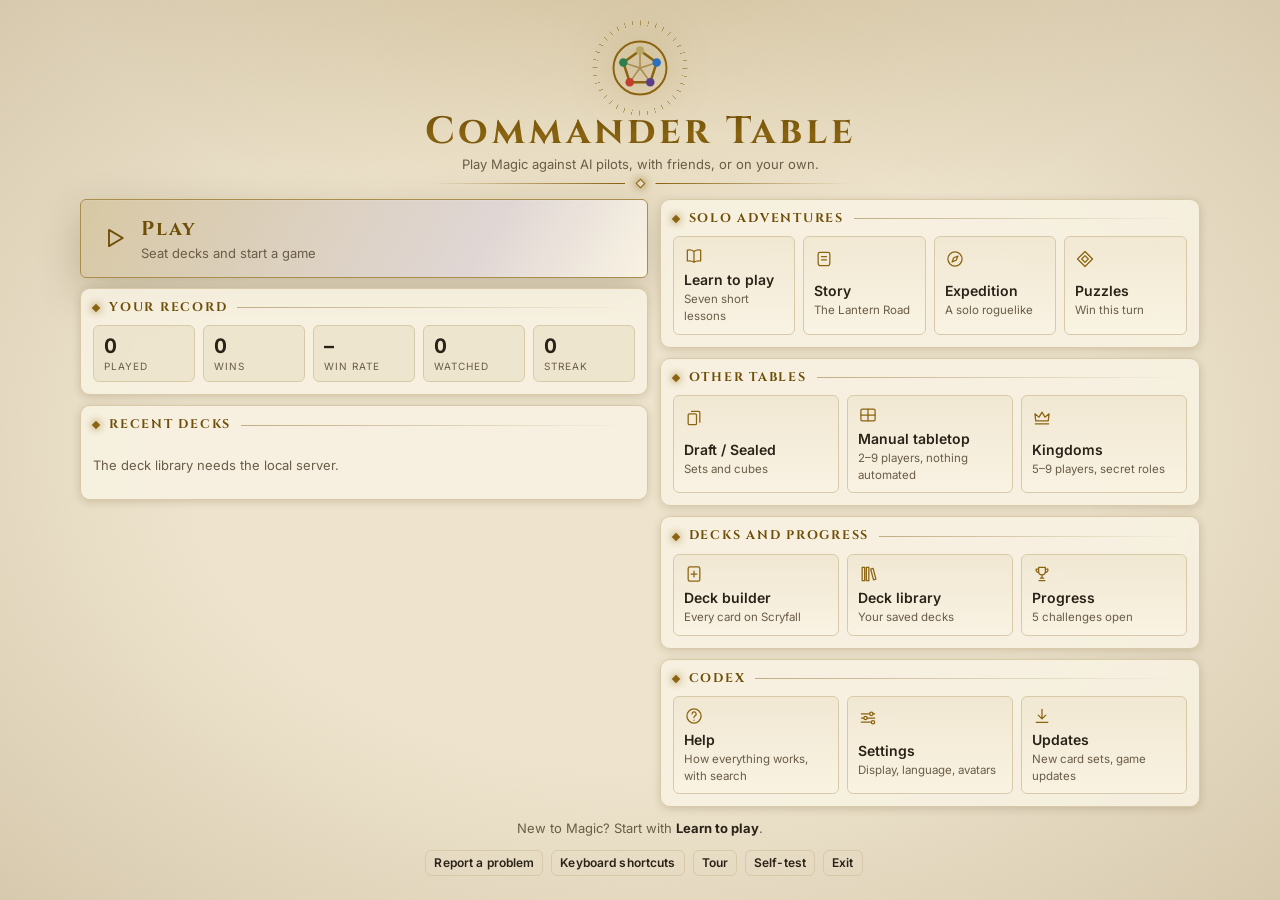
==== commit e4a4842d: "Round 8 (1.33.0 to 1.52.0): 73 design roadmap items: windows, menus, keyboard, phones, deck builder " ====
--- a/public/index.html
+++ b/public/index.html
@@ -2,12 +2,15 @@
 <html lang="en">
 <head>
   <meta charset="utf-8">
-  <meta name="viewport" content="width=device-width, initial-scale=1">
+  <meta name="viewport" content="width=device-width, initial-scale=1, viewport-fit=cover">
   <title>Commander Table</title>
   <link rel="icon" href="favicon.ico">
+  <link rel="preload" href="fonts/inter.woff2" as="font" type="font/woff2" crossorigin>
+  <link rel="preload" href="fonts/cinzel.woff2" as="font" type="font/woff2" crossorigin>
   <link rel="stylesheet" href="css/style.css">
 </head>
 <body>
+  <a class="skip-link" href="#table">Skip to the table</a>
   <svg class="sprite" aria-hidden="true" focusable="false">
     <symbol id="i-play" viewBox="0 0 24 24"><path d="M8 5.5v13l11-6.5z"/></symbol>
     <symbol id="i-resume" viewBox="0 0 24 24"><path d="M5 12a7 7 0 1 0 2.2-5.1M5 4v4h4"/></symbol>
@@ -24,6 +27,7 @@
     <symbol id="i-help" viewBox="0 0 24 24"><circle cx="12" cy="12" r="8.5"/><path d="M9.6 9.5a2.5 2.5 0 1 1 3.6 2.3c-.8.5-1.2 1-1.2 2M12 17v.2"/></symbol>
     <symbol id="i-settings" viewBox="0 0 24 24"><path d="M4 7h10M18 7h2M4 12h3M11 12h9M4 17h12"/><circle cx="16" cy="7" r="2"/><circle cx="9" cy="12" r="2"/><circle cx="18" cy="17" r="2"/></symbol>
     <symbol id="i-updates" viewBox="0 0 24 24"><path d="M12 4v11M7.5 11l4.5 4.5 4.5-4.5M5 19.5h14"/></symbol>
+    <symbol id="i-full" viewBox="0 0 24 24"><path d="M4 9V4h5M15 4h5v5M20 15v5h-5M9 20H4v-5"/></symbol>
     <symbol id="i-look" viewBox="0 0 24 24"><circle cx="11" cy="11" r="6.5"/><path d="M16 16l4.5 4.5"/></symbol>
   </svg>
     <header class="topbar">
@@ -38,17 +42,23 @@
     </div>
     <span class="ctl-group ctl-sys" role="group" aria-label="Settings">
       <button id="btnTheme" class="btn ghost" title="Switch between dark and light" aria-label="Switch between dark and light">☀</button>
+      <button id="btnFull" class="btn ghost" title="Full screen" aria-label="Full screen" aria-pressed="false"><svg class="ico" aria-hidden="true"><use href="#i-full"/></svg></button>
       <button id="btnDisplay" class="btn ghost" title="Board background, colors for color blindness, larger text">Display</button>
       <button id="btnExit" class="btn ghost danger" title="Stop the game and shut down the local server">Exit</button>
     </span>
-    <div class="controls">
+    <div class="controls" role="toolbar" aria-label="Game controls">
       <span class="ctl-group" role="group" aria-label="Windows">
         <button id="btnMenu" class="btn ghost" title="The start menu">Menu</button>
         <button id="btnDecks" class="btn ghost">Decks</button>
         <button id="btnBatch" class="btn ghost" title="Run many games at full speed and compare the decks">Batch</button>
-        <button id="btnTourney" class="btn ghost" title="Pit more than four decks against each other in pods">Tournament</button>
-        <button id="btnCup" class="btn ghost" title="A tournament for you and friends (Swiss or single elimination), with AI players to fill the field">Friend tournament</button>
-        <button id="btnHistory" class="btn ghost" title="Results of every game you've played">History</button>
+        <span class="menu">
+          <button class="btn ghost menu-btn" id="menuTools" aria-haspopup="menu" aria-expanded="false" title="Tournaments and your game history">More</button>
+          <div class="menu-list" role="menu" aria-labelledby="menuTools" hidden>
+          <button id="btnTourney" class="btn ghost" title="Pit more than four decks against each other in pods">Tournament</button>
+          <button id="btnCup" class="btn ghost" title="A tournament for you and friends (Swiss or single elimination), with AI players to fill the field">Friend tournament</button>
+          <button id="btnHistory" class="btn ghost" title="Results of every game you've played">History</button>
+          </div>
+        </span>
         <button id="btnProgress" class="btn ghost" title="Ranked ladder, daily and weekly challenges, rival decks and badges">Progress</button>
       </span>
       <span class="ctl-group" role="group" aria-label="Game">
@@ -61,32 +71,32 @@
       </span>
       <span class="ctl-group" role="group" aria-label="View">
         <label class="switch" title="Show every player's hand">
-          <input type="checkbox" id="revealHands"><span>Reveal hands</span>
+          <input type="checkbox" role="switch" id="revealHands"><span>Reveal hands</span>
         </label>
         <label class="switch" title="The log explains why each AI made its plays (this can reveal cards in their hands and what they tutored for)">
-          <input type="checkbox" id="explainMode"><span>Explain</span>
+          <input type="checkbox" role="switch" id="explainMode"><span>Explain</span>
         </label>
         <label class="switch" title="Enlarge the active player's board and keep it in view">
-          <input type="checkbox" id="followMode"><span>Follow</span>
+          <input type="checkbox" role="switch" id="followMode"><span>Follow</span>
         </label>
-        <button id="btnStops" class="btn ghost small" title="Where the game stops for you when you play a seat: steps to stop at, Full control, trigger order">⏸ Stops</button>
+        <button id="btnStops" class="btn ghost small" title="Where the game stops for you when you play a seat: steps to stop at, Full control, trigger order"><span aria-hidden="true">⏸ </span>Stops</button>
         <label class="switch" title="Sound effects and background music (the music swells into a battle theme during combat)">
-          <input type="checkbox" id="soundOn"><span>Sound</span>
+          <input type="checkbox" role="switch" id="soundOn"><span>Sound</span>
         </label>
       </span>
     </div>
   </header>
 
-  <div id="timeline" class="timeline" hidden>
-    <button id="tlStart" class="btn small" title="Back to the start of the game">⏮</button>
-    <button id="tlPrev" class="btn small" title="Previous turn">◀ Turn</button>
+  <div id="timeline" class="timeline" role="toolbar" aria-label="Game timeline" hidden>
+    <button id="tlStart" class="btn small" title="Back to the start of the game" aria-label="Back to the start of the game">⏮</button>
+    <button id="tlPrev" class="btn small" title="Previous turn" aria-label="Previous turn">◀ Turn</button>
     <input id="tlRange" type="range" min="0" max="0" value="0" aria-label="Game timeline">
-    <button id="tlNext" class="btn small" title="Skip to the next turn">Turn ▶</button>
-    <button id="tlEnd" class="btn small" title="Skip to the end of the game">⏭</button>
+    <button id="tlNext" class="btn small" title="Skip to the next turn" aria-label="Next turn">Turn ▶</button>
+    <button id="tlEnd" class="btn small" title="Skip to the end of the game" aria-label="Skip to the end of the game">⏭</button>
     <button id="tlTakeover" class="btn small" title="What if: take over an AI seat from this point and play on (Save replay first to keep the original game)">Take over…</button>
     <span id="tlTakeoverMenu" class="takeover-menu" hidden></span>
     <span id="tlLabel" class="tl-label muted"></span>
-    <button id="tlUndo" class="btn small" title="Undo your last decision (U)" hidden>↶ Undo</button>
+    <button id="tlUndo" class="btn small" title="Undo your last decision (U)" aria-label="Undo your last decision" hidden>↶ Undo</button>
     <button id="tlInvite" class="btn small primary" title="Links for friends to join or watch this game">Invite</button>
     <button id="btnSaveReplay" class="btn small ghost" title="Download this game as a replay file">Save replay</button>
     <button id="btnReport" class="btn small ghost" title="Save a problem report (this game's replay, the log, the version and recent errors) to share by hand">Report a problem</button>
@@ -96,41 +106,46 @@
     <button id="btnExportLog" class="btn small ghost" title="Download the game log as text">Export log</button>
   </div>
 
+  <button type="button" id="btnLogDrawer" class="log-fab" aria-expanded="false" aria-controls="sidebar" title="Show the game log and the rules"><svg class="ico" aria-hidden="true"><use href="#i-look"/></svg><span>Log</span><i class="dot" aria-hidden="true"></i></button>
+  <div id="logScrim" class="log-scrim"></div>
+
   <main class="layout">
-    <section class="table-wrap">
-      <div id="table" class="table"></div>
+    <section class="table-wrap" aria-label="The table">
+      <div id="table" class="table" tabindex="-1"></div>
       <div id="spotlight" class="spotlight"></div>
     </section>
-    <aside class="sidebar">
+    <aside class="sidebar" id="sidebar" aria-label="Game log and rules">
       <nav class="tabs">
         <button data-tab="log" class="active">Game log</button>
         <button data-tab="rules">Rules</button>
+        <button type="button" id="btnLogShut" class="drawer-x" aria-label="Close the log">×</button>
       </nav>
       <div id="tab-log" class="tab active">
         <div class="log-filter">
-          <select id="logFilter" class="sbracket" title="Show only some of the log">
+          <select id="logFilter" class="sbracket" title="Show only some of the log" aria-label="Show only some of the log">
             <option value="">Everything</option><option value="spells">Spells and abilities</option><option value="combat">Combat and damage</option>
             <option value="removal">Removal and deaths</option><option value="combo">Combos</option><option value="politics">Politics and chat</option><option value="why">AI explanations</option>
           </select>
-          <select id="logSeat" class="sbracket" title="Show only lines about one player"><option value="">All players</option></select>
-          <input id="logSearch" class="input small" placeholder="Search the log…" title="Show only log lines with this text (card or player names, words)" autocomplete="off">
+          <select id="logSeat" class="sbracket" title="Show only lines about one player" aria-label="Show only lines about one player"><option value="">All players</option></select>
+          <button id="logFold" class="btn small ghost" aria-pressed="false" title="Fold finished turns to one line each (click a turn's heading to open or fold it)">Fold turns</button>
+          <input id="logSearch" class="input small" aria-label="Search the log" placeholder="Search the log…" title="Show only log lines with this text (card or player names, words)" autocomplete="off">
         </div>
         <div id="srLog" class="sr-only" aria-live="polite"></div>
-        <div id="log" class="log"><div class="log-empty">Load four decks to begin.</div></div>
+        <div id="log" class="log" lang="en"><div class="log-empty">Load four decks to begin.</div></div>
         <div id="chatBox" class="chatbox" hidden>
-          <div class="emotes"><button data-say="👍">👍</button><button data-say="😮">😮</button><button data-say="😂">😂</button><button data-say="🤔">🤔</button><button data-say="Nice!">Nice!</button><button data-say="GG">GG</button><button id="btnDealOpen" title="Offer another player a deal">🤝 Deal</button></div>
+          <div class="emotes"><button data-say="👍" aria-label="Thumbs up">👍</button><button data-say="😮" aria-label="Surprised">😮</button><button data-say="😂" aria-label="Laughing">😂</button><button data-say="🤔" aria-label="Thinking">🤔</button><button data-say="Nice!">Nice!</button><button data-say="GG">GG</button><button id="btnDealOpen" title="Offer another player a deal"><span aria-hidden="true">🤝 </span>Deal</button></div>
           <div class="deal-form" id="dealForm" hidden>
-            <select id="dealTo" class="sbracket"></select>
-            <select id="dealKind" class="sbracket"><option value="truce">Truce: neither attacks the other</option><option value="gangUp">Gang up on the archenemy</option><option value="noCounter">No attacks, no counterspells</option><option value="tribute">Tribute: they draw a card, you're left alone</option></select><select id="dealRounds" class="sbracket" title="How long the deal lasts"><option value="0">Rest of this round</option><option value="1">1 more round</option><option value="2" selected>2 more rounds</option><option value="3">3 more rounds</option><option value="5">5 more rounds</option></select>
+            <select id="dealTo" aria-label="Offer the deal to" class="sbracket"></select>
+            <select id="dealKind" aria-label="Kind of deal" class="sbracket"><option value="truce">Truce: neither attacks the other</option><option value="gangUp">Gang up on the archenemy</option><option value="noCounter">No attacks, no counterspells</option><option value="tribute">Tribute: they draw a card, you're left alone</option></select><select id="dealRounds" class="sbracket" title="How long the deal lasts"><option value="0">Rest of this round</option><option value="1">1 more round</option><option value="2" selected>2 more rounds</option><option value="3">3 more rounds</option><option value="5">5 more rounds</option></select>
             <button class="btn small primary" id="btnDealSend">Offer</button>
           </div>
-          <input id="chatInput" class="input" maxlength="200" placeholder="Say something to the table…" autocomplete="off">
+          <input id="chatInput" class="input" maxlength="200" aria-label="Say something to the table" placeholder="Say something to the table…" autocomplete="off">
         </div>
       </div>
       <div id="tab-rules" class="tab">
-        <input id="rulesSearch" class="input" placeholder="Search the rules: 903.9, trample, commander damage…" autocomplete="off">
+        <input id="rulesSearch" class="input" aria-label="Search the rules" placeholder="Search the rules: 903.9, trample, commander damage…" autocomplete="off">
         <div id="rulesMeta" class="rules-meta">Loading the Comprehensive Rules…</div>
-        <div id="rulesResults" class="rules-results"></div>
+        <div id="rulesResults" class="rules-results" lang="en"></div>
       </div>
     </aside>
   </main>
@@ -138,11 +153,12 @@
   <div id="preview" class="preview" hidden></div>
 
   <div id="actionBar" class="action-bar" hidden role="region" aria-label="Your decision">
+    <button type="button" id="abGrip" class="ab-grip" title="Drag to move this bar off your cards. Double-click to put it back." aria-label="Move this bar (arrow keys move it, Home puts it back)">⠿</button>
     <div id="abText" class="ab-text" aria-live="polite"></div>
     <div id="abButtons" class="ab-buttons"></div>
   </div>
 
-  <div id="startMenu" class="start-menu">
+  <div id="startMenu" class="start-menu" role="region" aria-label="Start menu">
     <div class="sm-inner">
       <header class="sm-title">
         <svg viewBox="0 0 24 24" class="sm-logo" aria-hidden="true"><circle cx="12" cy="12" r="10.6" fill="none" stroke="currentColor" stroke-width=".8"/><path d="M12 5l6.66 4.84-2.55 7.82H7.89L5.34 9.84z" fill="none" stroke="currentColor" stroke-width="1" stroke-linejoin="round"/><path d="M12 5v7M18.66 9.84 12 12M16.11 17.66 12 12M7.89 17.66 12 12M5.34 9.84 12 12" stroke="currentColor" stroke-width=".6" opacity=".6"/><circle class="pw" cx="12" cy="5" r="1.7"/><circle class="pu" cx="18.66" cy="9.84" r="1.7"/><circle class="pb" cx="16.11" cy="17.66" r="1.7"/><circle class="pr" cx="7.89" cy="17.66" r="1.7"/><circle class="pg" cx="5.34" cy="9.84" r="1.7"/></svg>
@@ -156,9 +172,11 @@
             <button class="sm-btn sm-main" data-go="resume" id="smResume" hidden><svg class="ico" aria-hidden="true"><use href="#i-resume"/></svg><b>Resume</b><small id="smResumeWhat">Your unfinished game</small></button>
             <button class="sm-btn sm-main" data-go="play"><svg class="ico" aria-hidden="true"><use href="#i-play"/></svg><b>Play</b><small>Seat decks and start a game</small></button>
           </div>
+          <div id="smContinue" class="sm-continue" hidden></div>
           <section class="sm-panel" aria-labelledby="smRecordH">
             <h2 id="smRecordH">Your record</h2>
             <div id="smStats" class="stat-row"></div>
+            <div id="smRanks" class="sm-ranks"></div>
           </section>
           <section class="sm-panel" aria-labelledby="smDecksH">
             <h2 id="smDecksH">Recent decks</h2>
@@ -202,7 +220,7 @@
         </nav>
       </div>
       <div class="sm-news" id="smNews"></div>
-      <div class="sm-foot"><span class="muted" id="smVersion"></span><button class="btn ghost small" data-go="report" title="Save a problem report to share by hand">Report a problem</button><button class="btn ghost small" data-go="tour">Tour</button><button class="btn ghost small" data-go="selftest">Self-test</button><button class="btn ghost small" data-go="exit">Exit</button></div>
+      <div class="sm-foot"><span class="muted" id="smVersion"></span><button class="btn ghost small" data-go="report" title="Save a problem report to share by hand">Report a problem</button><button class="btn ghost small" data-go="keys" title="Every keyboard shortcut (press ? at the table)">Keyboard shortcuts</button><button class="btn ghost small" data-go="tour">Tour</button><button class="btn ghost small" data-go="selftest">Self-test</button><button class="btn ghost small" data-go="exit">Exit</button></div>
     </div>
   </div>
 
@@ -228,29 +246,44 @@
         <div class="setup-actions">
           <button class="btn ghost" id="btnAllRandom">Fill empty seats with random decks</button>
           <button class="btn ghost" id="btnCedh" title="Kinnan, Kess, Thrasios + Tymna and Heliod: fast mana, tutors, free counterspells and compact combos">Seat a cEDH table</button>
-          <button class="btn ghost" id="btnCollection" title="The cards you own: import a ManaBox or Deckbox export, then see what each deck is missing">Collection…</button>
-          <button class="btn ghost" id="btnPrecons" title="The official preconstructed Commander decks, from MTGJSON">Commander precons…</button>
-          <button class="btn ghost" id="btnMeta" title="Real tournament decks from EDHTop16 and archetypes from the cEDH Decklist Database">Browse the cEDH meta…</button>
           <label class="table-bracket">Bracket for every seat <select id="tableBracket" class="sbracket"></select></label>
           <label class="table-bracket" title="What random decks may use (by rarity and the Reserved List; no prices)">Random decks <select id="budgetMode" class="sbracket"><option value="any">Any cards</option><option value="noRL">No Reserved List</option><option value="pauper">Commons and uncommons</option></select></label>
           <button class="btn ghost" id="btnBracketTable" title="Replace every seat's deck with a random deck of the chosen bracket (bracket 3 if none is chosen) and shuffle up">Deal a matched table</button>
           <button class="btn ghost" id="btnLibrary" title="Decks you saved in this game folder">Deck library…</button>
+          <button class="btn ghost" id="btnBuilder" title="Build a deck from every card on Scryfall, with search, filters and a live mana curve">Deck builder</button>
           <button class="btn ghost" id="btnLobby" title="Let friends join before the game and choose their own decks">Open lobby…</button>
           <button class="btn ghost" id="btnPuzzles" title="Win-this-turn puzzles, and boards saved as puzzle files">Puzzles…</button>
           <input type="file" id="puzzleFile" accept=".json,application/json" hidden>
-          <button class="btn ghost" id="btnLimited" title="Open packs from a real set, build a deck and play it against AI decks from the same packs">Draft / Sealed…</button>
-          <button class="btn ghost" id="btnLearn" title="Short guided lessons for people new to Magic">Learn to play</button>
-          <button class="btn ghost" id="btnStory" title="An original story in eight chapters, each a game from a special board">Story</button>
-          <button class="btn ghost" id="btnExpedition" title="A solo roguelike: three acts of duels, events and bosses, building your deck as you go">Expedition</button>
-          <button class="btn ghost" id="btnTabletop" title="A manual table: nothing automated, for house rules (with friends online too)">Tabletop</button>
-          <button class="btn ghost" id="btnTabletopLoad" title="Carry on a tabletop saved with Save table">Load table…</button>
+          <span class="menu">
+            <button class="btn ghost menu-btn" id="menuDecks" aria-haspopup="menu" aria-expanded="false" title="Your collection, precons, the cEDH meta, challenge links and replays">More decks</button>
+            <div class="menu-list" role="menu" aria-labelledby="menuDecks" hidden>
+            <button class="btn ghost" id="btnCollection" title="The cards you own: import a ManaBox or Deckbox export, then see what each deck is missing">Collection…</button>
+            <button class="btn ghost" id="btnPrecons" title="The official preconstructed Commander decks, from MTGJSON">Commander precons…</button>
+            <button class="btn ghost" id="btnMeta" title="Real tournament decks from EDHTop16 and archetypes from the cEDH Decklist Database">Browse the cEDH meta…</button>
+            <button class="btn ghost" id="btnChallenge" title="Share this table setup as a link or code, or open one">Challenge link…</button>
+            <button class="btn ghost" id="btnLoadReplay" title="Open a replay file saved from Commander Table">Load replay…</button>
+            </div>
+          </span>
+          <span class="menu">
+            <button class="btn ghost menu-btn" id="menuModes" aria-haspopup="menu" aria-expanded="false" title="Draft and sealed, lessons, the story, the expedition and the manual tabletop">Other modes</button>
+            <div class="menu-list" role="menu" aria-labelledby="menuModes" hidden>
+            <button class="btn ghost" id="btnLimited" title="Open packs from a real set, build a deck and play it against AI decks from the same packs">Draft / Sealed…</button>
+            <button class="btn ghost" id="btnLearn" title="Short guided lessons for people new to Magic">Learn to play</button>
+            <button class="btn ghost" id="btnStory" title="An original story in eight chapters, each a game from a special board">Story</button>
+            <button class="btn ghost" id="btnExpedition" title="A solo roguelike: three acts of duels, events and bosses, building your deck as you go">Expedition</button>
+            <button class="btn ghost" id="btnTabletop" title="A manual table: nothing automated, for house rules (with friends online too)">Tabletop</button>
+            <button class="btn ghost" id="btnTabletopLoad" title="Carry on a tabletop saved with Save table">Load table…</button>
+            </div>
+          </span>
+          <span class="menu">
+            <button class="btn ghost menu-btn" id="menuHelp" aria-haspopup="menu" aria-expanded="false" title="The guided tour, the self-test and updates">Tour and updates</button>
+            <div class="menu-list" role="menu" aria-labelledby="menuHelp" hidden>
+            <button class="btn ghost" id="btnTour" title="A short guided look at the main controls">Tour</button>
+            <a class="btn ghost" href="selftest.html" target="_blank" title="Check the server, the online services and 50 fast games">Self-test</a>
+            <button class="btn ghost" id="btnUpdates" title="Install a newer version of the game files from an address you choose">Updates…</button>
+            </div>
+          </span>
           <input type="file" id="tabletopFile" accept=".json,application/json" hidden>
-          <button class="btn ghost" id="btnBuilder" title="Build a deck from every card on Scryfall, with search, filters and a live mana curve">Deck builder</button>
-          <button class="btn ghost" id="btnChallenge" title="Share this table setup as a link or code, or open one">Challenge link…</button>
-          <button class="btn ghost" id="btnTour" title="A short guided look at the main controls">Tour</button>
-          <a class="btn ghost" href="selftest.html" target="_blank" title="Check the server, the online services and 50 fast games">Self-test</a>
-          <button class="btn ghost" id="btnUpdates" title="Install a newer version of the game files from an address you choose">Updates…</button>
-          <button class="btn ghost" id="btnLoadReplay" title="Open a replay file saved from Commander Table">Load replay…</button>
           <input type="file" id="replayFile" accept=".json,application/json" hidden>
         </div>
       </div>
@@ -272,6 +305,8 @@
   <div id="zoneModal" class="modal" hidden>
     <div class="modal-card zone-card">
       <div class="modal-head"><h2 id="zoneTitle"></h2><button class="btn ghost" id="btnCloseZone">Close</button></div>
+      <div class="meta-tools" id="zoneTools"><input id="zoneFilter" class="input" placeholder="Filter by name or type…" aria-label="Filter the cards by name or type" autocomplete="off" spellcheck="false">
+        <select id="zoneSort" class="sbracket" aria-label="Order of the cards"><option value="">Newest first</option><option value="name">By name</option><option value="type">By type</option><option value="mv">By mana value</option></select></div>
       <div id="zoneCards" class="zone-grid"></div>
     </div>
   </div>
@@ -332,15 +367,15 @@
   <div id="helpModal" class="modal" hidden>
     <div class="modal-card batch-card help-card">
       <div class="modal-head"><div><h2>Help</h2><p class="muted">The game's manual (README.md in the game folder), in English. Search, or pick a section.</p></div><button class="btn ghost" id="btnHelpClose">Close</button></div>
-      <input id="helpSearch" class="input" placeholder="Search the help, e.g. friends, brackets, replay, deck library…" autocomplete="off">
-      <div class="help-cols"><nav id="helpToc" class="help-toc"></nav><div id="helpBody" class="help-body"></div></div>
+      <input id="helpSearch" aria-label="Search the help" class="input" placeholder="Search the help, e.g. friends, brackets, replay, deck library…" autocomplete="off">
+      <div class="help-cols"><nav id="helpToc" class="help-toc" lang="en"></nav><div id="helpBody" class="help-body" lang="en"></div></div>
     </div>
   </div>
 
   <div id="whatsNewModal" class="modal" hidden>
     <div class="modal-card batch-card">
       <div class="modal-head"><div><h2 id="whatsNewTitle">What's new</h2><p class="muted" id="whatsNewIntro"></p></div><button class="btn ghost" id="btnWhatsNewClose">Close</button></div>
-      <input id="whatsNewSearch" class="input" placeholder="Filter…" autocomplete="off">
+      <input id="whatsNewSearch" aria-label="Filter what's new" class="input" placeholder="Filter…" autocomplete="off">
       <div id="whatsNewBody" class="batch-results"></div>
     </div>
   </div>
@@ -355,7 +390,7 @@
         <button class="btn ghost" id="btnCollectionClose">Close</button>
       </div>
       <p id="collectionSummary"></p>
-      <textarea id="collectionText" class="input" rows="8" spellcheck="false" placeholder="Paste an export here, or choose a file"></textarea>
+      <textarea id="collectionText" aria-label="Collection export" class="input" rows="8" spellcheck="false" placeholder="Paste an export here, or choose a file"></textarea>
       <div class="batch-controls"><input type="file" id="collectionFile" accept=".csv,.txt,text/csv,text/plain">
         <label class="muted"><input type="checkbox" id="collectionAdd"> Add to the collection (instead of replacing it)</label>
         <button class="btn primary" id="btnCollectionImport">Import</button><button class="btn ghost" id="btnCollectionClear">Forget the collection</button></div>
@@ -371,7 +406,7 @@
         </div>
         <button class="btn ghost" id="btnPreconClose">Close</button>
       </div>
-      <div class="meta-tools"><input id="preconSearch" class="input" placeholder="Filter by deck name, set code or year…" autocomplete="off"> <span id="preconStatus" class="muted"></span></div>
+      <div class="meta-tools"><input id="preconSearch" aria-label="Filter the precons" class="input" placeholder="Filter by deck name, set code or year…" autocomplete="off"> <span id="preconStatus" class="muted"></span></div>
       <div id="preconBody" class="batch-results"></div>
     </div>
   </div>
@@ -387,7 +422,7 @@
       </div>
       <nav class="tabs meta-tabs"><button data-mt="top" class="active">EDHTop16: top commanders</button><button data-mt="ddb">cEDH Decklist Database</button><button data-mt="trend">Trends</button></nav>
       <div class="meta-tools">
-        <input id="metaSearch" class="input" placeholder="Filter by commander, archetype or colors…" autocomplete="off">
+        <input id="metaSearch" aria-label="Filter the meta" class="input" placeholder="Filter by commander, archetype or colors…" autocomplete="off">
         <span class="meta-filters" id="metaFilters">
           <select id="metaPeriod" class="sbracket" title="Tournaments from this period"><option value="ONE_MONTH">Last month</option><option value="THREE_MONTHS" selected>Last 3 months</option><option value="SIX_MONTHS">Last 6 months</option><option value="ONE_YEAR">Last year</option><option value="POST_BAN">Since the last ban</option><option value="ALL_TIME">All time</option></select>
           <select id="metaSize" class="sbracket" title="Only events with at least this many players"><option value="16">16+ players</option><option value="32" selected>32+ players</option><option value="64">64+ players</option><option value="128">128+ players</option></select>
@@ -428,16 +463,16 @@
       </div>
       <div class="edit-body">
         <div class="edit-add">
-          <input id="editSearch" class="input" list="editSuggest" placeholder="Add a card: start typing its name…" autocomplete="off">
+          <input id="editSearch" aria-label="Add a card by name" class="input" list="editSuggest" placeholder="Add a card: start typing its name…" autocomplete="off">
           <datalist id="editSuggest"></datalist>
           <button class="btn small" id="btnEditAdd">Add</button>
           <span class="muted">To remove a card, delete its line.</span>
         </div>
-        <textarea id="editText" class="input edit-text" spellcheck="false"></textarea>
+        <textarea id="editText" aria-label="Decklist" class="input edit-text" spellcheck="false"></textarea>
       </div>
       <div class="modal-foot">
         <span id="editStatus" class="muted"></span>
-        <input id="editName" class="input edit-name" maxlength="80" placeholder="Name in your library">
+        <input id="editName" aria-label="Name in your library" class="input edit-name" maxlength="80" placeholder="Name in your library">
         <button class="btn" id="btnEditSave">Save to library</button>
         <button class="btn" id="btnEditApply">Apply to seat</button>
         <button class="btn primary" id="btnEditTest">Apply and test 10 games</button>
@@ -474,8 +509,7 @@
         <button class="btn ghost" id="btnLimitedClose">Close</button>
       </div>
       <div class="limited-start" id="limitedStart">
-        <label><input type="radio" name="limSource" value="set" checked> A set</label>
-        <label><input type="radio" name="limSource" value="cube"> A cube</label>
+        <span class="seg" role="radiogroup" aria-label="Where the packs come from"><label><input type="radio" name="limSource" value="set" checked> A set</label><label><input type="radio" name="limSource" value="cube"> A cube</label></span>
         <span id="limSetWrap">
           <label>Set <select id="limSet" class="input"></select></label>
           <label>or set code <input id="limCode" class="input" maxlength="6" placeholder="e.g. cmr" style="width:90px"></label>
@@ -493,11 +527,8 @@
         <button class="btn" id="btnCubeSave">Save cube</button>
       </div>
       <div class="limited-start">
-        <label><input type="radio" name="limMode" value="sealed" checked> Sealed (6 packs each)</label>
-        <label><input type="radio" name="limMode" value="draft"> Draft (3 packs, 4 players)</label>
-        <span class="muted">·</span>
-        <label><input type="radio" name="limPlay" value="duel" checked> One on one, best of three</label>
-        <label><input type="radio" name="limPlay" value="pod"> Commander pod (4 players)</label>
+        <span class="seg" role="radiogroup" aria-label="Sealed or draft"><label><input type="radio" name="limMode" value="sealed" checked> Sealed (6 packs each)</label><label><input type="radio" name="limMode" value="draft"> Draft (3 packs, 4 players)</label></span>
+        <span class="seg" role="radiogroup" aria-label="How the decks are played"><label><input type="radio" name="limPlay" value="duel" checked> One on one, best of three</label><label><input type="radio" name="limPlay" value="pod"> Commander pod (4 players)</label></span>
         <button class="btn primary" id="btnLimitedGo">Open packs</button>
         <span id="limStatus" class="muted"></span>
       </div>
@@ -526,16 +557,26 @@
       <label class="disp-row">Language
         <select id="dispLang" class="input no-i18n"></select>
         <span class="muted">(the interface; card previews show the card's name and image in your language when Scryfall has them; the game log and rules text stay in English)</span></label>
+      <label class="disp-row">Theme
+        <select id="dispTheme" class="input" data-seg="Theme"><option value="">Match the system</option><option value="dark">Dark</option><option value="light">Light</option></select></label>
+      <label class="disp-row">Card size on the table <input type="range" id="dispCard" min="70" max="150" step="10" value="100"> <span id="dispCardSay" class="muted mono">100%</span></label>
+      <label class="disp-row">Card preview
+        <select id="dispPreview" class="input"><option value="pointer">Beside the pointer</option><option value="dock">Docked in the bottom right corner</option><option value="off">Off (right-click a card for its details)</option></select></label>
       <label class="disp-row">Board background
         <select id="dispBg" class="input">
           <option value="art">Commander art (faint)</option><option value="artbold">Commander art (bold)</option>
           <option value="felt">Green felt</option><option value="wood">Wood</option><option value="stone">Stone</option><option value="plain">Plain</option>
         </select></label>
+      <label class="disp-row">Screen reader: read out
+        <select id="dispReader" class="input"><option value="">Main events (casts, combat, removal, wins)</option><option value="all">Everything in the log</option><option value="mine">Main events on my turns only</option><option value="combat">Combat and wins only</option></select></label>
+      <label class="disp-row"><input type="checkbox" id="dispLogArt"> Card art in the game log <span class="muted">(a small picture beside the lines where a card is cast, dies or is removed)</span></label>
       <label class="disp-row"><input type="checkbox" id="dispCb"> Colors for color blindness <span class="muted">(seat colors that stay distinct with red-green or blue-yellow color blindness, and seat numbers on every board)</span></label>
       <label class="disp-row"><input type="checkbox" id="dispBig"> Larger text and cards</label>
+      <label class="disp-row"><input type="checkbox" id="dispLessMotion"> Less background motion <span class="muted">(no drifting lights, glows that breathe or floating cards; moves and arrows still animate)</span></label>
+      <label class="disp-row"><input type="checkbox" id="dispReadable"> Easier reading <span class="muted">(wider letter and line spacing, plain headings without capitals)</span></label>
       <label class="disp-row"><input type="checkbox" id="dispCalm"> Fewer animations <span class="muted">(on by default when your system asks for reduced motion)</span></label>
       <label class="disp-row"><input type="checkbox" id="dispContrast"> High contrast</label>
-      <label class="disp-row">Text size <select id="dispText" class="input"><option value="">Normal</option><option value="1.12">Large</option><option value="1.25">Larger</option></select></label>
+      <label class="disp-row">Text size <select id="dispText" class="input" data-seg="Text size"><option value="">Normal</option><option value="1.12">Large</option><option value="1.25">Larger</option></select></label>
       <label class="disp-row">Music volume <input type="range" id="volMusic" min="0" max="100" step="5"></label>
       <label class="disp-row">Effects volume <input type="range" id="volFx" min="0" max="100" step="5"></label>
       <div class="disp-row disp-block"><b>Your avatar</b> <span class="muted">(on the seats you play; earn more by playing)</span><div id="dispAvatars" class="cosm-grid"></div></div>
@@ -549,7 +590,7 @@
       <h2>Updates</h2>
       <p>This version: <b id="updVersion">…</b></p>
       <p class="muted">Paste the address of a .zip with a newer Commander Table (for example a GitHub release download link). Nothing is checked or installed automatically; only use an address you trust, because its files replace the game's code. Your data folder (decks, history, settings) is never touched, and every replaced file is backed up to data\update first.</p>
-      <input id="updUrl" class="input" placeholder="https://github.com/…/releases/latest/download/Commander-Table.zip" autocomplete="off" spellcheck="false">
+      <input id="updUrl" aria-label="Update address" class="input" placeholder="https://github.com/…/releases/latest/download/Commander-Table.zip" autocomplete="off" spellcheck="false">
       <p id="updStatus" class="muted"></p>
       <h3>Card sets</h3>
       <p class="muted">Checks Scryfall for new and upcoming Magic sets (once a day when the game starts, and whenever you click). When a new set is out, saved card data is fetched again as decks need it (legalities and Standard rotation change), and the newest sets show up in Draft / Sealed and the Expedition.</p>
@@ -675,8 +716,8 @@
         <div><h2>Deck library</h2><p class="muted">Decks saved in this game folder (data\decks), so they come along when the folder is copied to another PC.</p></div>
         <button class="btn ghost" id="btnLibraryClose">Close</button>
       </div>
-      <div class="meta-tools"><input id="librarySearch" class="input" placeholder="Search name, commander, tags, notes, colors (wub), bracket (b3) or a card…" autocomplete="off">
-        <select id="libFolder" class="sbracket"><option value="">All folders</option></select>
+      <div class="meta-tools"><input id="librarySearch" aria-label="Search the deck library" class="input" placeholder="Search name, commander, tags, notes, colors (wub), bracket (b3) or a card…" autocomplete="off">
+        <select id="libFolder" aria-label="Folder" class="sbracket"><option value="">All folders</option></select>
         <label class="muted">Games per pairing <select id="gridGames" class="sbracket"><option>2</option><option selected>4</option><option>10</option></select></label>
         <button class="btn" id="btnArchFolder" title="Copy the decks of a public Archidekt folder into your library">Import an Archidekt folder…</button>
         <button class="btn" id="btnGrid" title="Every deck shown plays every other one head to head (up to 8 decks)">Matchup grid</button>
@@ -695,7 +736,7 @@
         <button class="btn ghost" id="btnTourneyClose">Close</button>
       </div>
       <div class="tourney-form">
-        <textarea id="tourneyDecks" class="input" spellcheck="false" placeholder="https://archidekt.com/decks/…&#10;https://www.mtggoldfish.com/deck/…&#10;random&#10;random&#10;random"></textarea>
+        <textarea id="tourneyDecks" aria-label="Tournament decks" class="input" spellcheck="false" placeholder="https://archidekt.com/decks/…&#10;https://www.mtggoldfish.com/deck/…&#10;random&#10;random&#10;random"></textarea>
         <div class="batch-controls">
           <label>Rounds <select id="tourneyRounds"><option>3</option><option selected>5</option><option>10</option><option>20</option></select></label>
           <label>Games per pod <select id="tourneyGames"><option>1</option><option selected>3</option><option>5</option></select></label>
@@ -738,7 +779,7 @@
     <p class="muted" id="goodbyeMsg">To play again, open Commander Table (or run start.bat).</p>
   </div>
 
-  <footer class="credit">Card images and data © Wizards of the Coast, provided by Scryfall. Comprehensive Rules © Wizards of the Coast. This fan-made tool isn't affiliated with or endorsed by Wizards of the Coast.</footer>
+  <footer class="credit" aria-label="Credits">Card images and data © Wizards of the Coast, provided by Scryfall. Comprehensive Rules © Wizards of the Coast. This fan-made tool isn't affiliated with or endorsed by Wizards of the Coast.</footer>
   <script type="module" src="js/main.js"></script>
 </body>
 </html>
--- a/public/css/style.css
+++ b/public/css/style.css
@@ -51,6 +51,10 @@
   --glow: 0 0 28px -8px var(--accent);
   --ease: cubic-bezier(.2, .8, .2, 1);
   --fast: .14s; --slow: .32s;
+  /* layers, lowest first: things on the table, bars and effects over it, previews, the start menu, windows, what must sit over a window */
+  --z-arrows: 15; --z-spot: 20; --z-turn: 22; --z-combo: 25; --z-panel: 30; --z-coach: 40;
+  --z-bar: 60; --z-fx: 64; --z-ghost: 65; --z-float: 70; --z-preview: 100;
+  --z-menu: 150; --z-modal: 200; --z-over-modal: 260; --z-popup: 270; --z-ask: 280; --z-goodbye: 300; --z-tour: 400; --z-notice: 450; --z-tip: 500;
   --cw: 66px;
   --ch: calc(var(--cw) * 1.396);
   --topbar: linear-gradient(#1a1820, #121116);
@@ -79,11 +83,10 @@
 :root[data-theme="light"] .le.trigger { color: #6a46c9; }
 :root[data-theme="light"] .le.combo { color: #8a5a00; }
 :root[data-theme="light"] .le.politics { color: #1f6f9e; }
-:root[data-theme="light"] .phase-track span.on { color: #fff; }
+:root[data-theme="light"] .phase-track .ph.on { color: #fff; }
 :root[data-theme="light"] .seat-status .combos { color: #8a5a00; }
 :root[data-theme="light"] .life { background: #ffffff; }
 :root[data-theme="light"] .bhead { background: rgba(0, 0, 0, .03); }
-:root[data-theme="light"] .handrow { background: rgba(0, 0, 0, .05); }
 * { box-sizing: border-box; }
 [hidden] { display: none !important; }
 html, body { height: 100%; }
@@ -124,8 +127,8 @@
 .phase-track { flex: none; }
 .turn-label { font-weight: 700; white-space: nowrap; }
 .phase-track { display: flex; gap: 2px; background: var(--panel); border: 1px solid var(--line); border-radius: 99px; padding: 3px; }
-.phase-track span { padding: 3px 9px; border-radius: 99px; font-size: 11px; color: var(--muted); white-space: nowrap; transition: background .2s, color .2s; }
-.phase-track span.on { background: var(--pc, var(--accent)); color: #0d0f13; font-weight: 700; }
+.phase-track .ph { padding: 3px 9px; border-radius: 99px; font-size: 11px; color: var(--muted); white-space: nowrap; transition: background .2s, color .2s; }
+.phase-track .ph.on { background: var(--pc, var(--accent)); color: #0d0f13; font-weight: 700; }
 .controls { display: flex; align-items: center; gap: 8px; flex-wrap: wrap; }
 .btn {
   background: var(--panel-2); border: 1px solid var(--line-2); border-radius: 8px;
@@ -194,7 +197,7 @@
 .meta-tools .input { flex: 1; min-width: 200px; }
 .meta-body { max-height: calc(100vh - 290px); overflow-y: auto; }
 .seatpicks { display: flex; gap: 4px; white-space: nowrap; }
-.seatpick { border-color: var(--pc) !important; color: var(--pc); min-width: 26px; }
+.seatpick, .btn.seatpick, .btn.seatpick:hover:not(:disabled) { border-color: var(--pc); color: var(--pc); min-width: 26px; }
 .ddb-row { display: flex; gap: 10px; align-items: flex-start; justify-content: space-between; padding: 8px 0; border-bottom: 1px solid var(--line); }
 .ddb-main { min-width: 0; flex: 1; font-size: 12.5px; }
 .ddb-main details p { margin: 4px 0; font-size: 12px; }
@@ -217,7 +220,7 @@
   .credit { display: none; }
 }
 
-.goodbye { position: fixed; inset: 0; z-index: 300; background: var(--bg); display: flex; flex-direction: column; align-items: center; justify-content: center; text-align: center; padding: 16px; }
+.goodbye { position: fixed; inset: 0; z-index: var(--z-goodbye); background: var(--bg); display: flex; flex-direction: column; align-items: center; justify-content: center; text-align: center; padding: 16px; }
 .goodbye h1 { margin: 0 0 8px; font-size: 22px; }
 .btn.big { padding: 9px 18px; font-size: 14px; }
 .btn.small { padding: 3px 8px; font-size: 12px; }
@@ -287,12 +290,7 @@
 :root[data-theme="light"] .board::after { opacity: .12; }
 
 /* Zones: each has its own surface and a quiet label, so the board reads at a glance */
-.cmdzone {
-  background: linear-gradient(180deg, rgba(245,183,74,.14), rgba(245,183,74,.03) 70%) !important;
-  border-right: 1px solid rgba(245,183,74,.28) !important;
-}
 .cmdzone .zlabel { color: #e9b866; }
-.field { gap: 5px !important; }
 .row { position: relative; border-radius: 8px; padding: 14px 6px 5px; }
 .row:empty { padding: 0; }
 .row:not(:empty)::before {
@@ -313,18 +311,16 @@
   box-shadow: inset 0 0 0 1px rgba(120,150,255,.12);
 }
 /* Lands: warm earth band along the bottom */
-.row.lands { border-top: 0 !important; }
 .row.lands:not(:empty) {
   background: linear-gradient(180deg, rgba(150,110,60,.16), rgba(90,60,30,.22)), repeating-linear-gradient(90deg, rgba(255,255,255,.02) 0 2px, transparent 2px 9px);
   box-shadow: inset 0 0 0 1px rgba(200,150,90,.14);
 }
 /* Hand: dark leather */
-.handrow { background: linear-gradient(180deg, rgba(60,38,22,.35), rgba(30,18,10,.45)) !important; border-top: 1px solid rgba(200,150,90,.18) !important; }
 :root[data-theme="light"] .row.creatures:not(:empty) { background: rgba(62,207,142,.10); }
 :root[data-theme="light"] .row.others:not(:empty) { background: rgba(201,162,75,.09); }
 :root[data-theme="light"] .row.lands:not(:empty) { background: rgba(180,130,70,.12); }
-:root[data-theme="light"] .handrow { background: rgba(140,95,50,.10) !important; }
-:root[data-theme="light"] .cmdzone { background: rgba(245,183,74,.12) !important; }
+:root[data-theme="light"] .handrow { background: rgba(140,95,50,.10); }
+:root[data-theme="light"] .cmdzone { background: rgba(245,183,74,.12); }
 .board-slot { display: contents; }
 
 /* Readability: tapped cards dim a little, summoning-sick creatures show a small moon */
@@ -340,13 +336,13 @@
 
 /* Turn banner and combat arrows */
 .turn-banner {
-  position: absolute; left: 50%; top: 42%; transform: translate(-50%, -50%); z-index: 22; pointer-events: none;
+  position: absolute; left: 50%; top: 42%; transform: translate(-50%, -50%); z-index: var(--z-turn); pointer-events: none;
   font-size: 28px; font-weight: 800; letter-spacing: .02em; color: var(--pc); text-shadow: 0 2px 18px rgba(0,0,0,.8);
   animation: turnIn 1.6s ease-out forwards; white-space: nowrap;
 }
 .turn-banner small { display: block; text-align: center; font-size: 12px; color: var(--muted); letter-spacing: .14em; text-transform: uppercase; }
 @keyframes turnIn { 0% { opacity: 0; transform: translate(-50%, -40%) scale(.9); } 15% { opacity: 1; transform: translate(-50%, -50%) scale(1); } 75% { opacity: 1; } 100% { opacity: 0; } }
-.combat-svg { position: absolute; inset: 0; width: 100%; height: 100%; pointer-events: none; z-index: 15; overflow: visible; }
+.combat-svg { position: absolute; inset: 0; width: 100%; height: 100%; pointer-events: none; z-index: var(--z-arrows); overflow: visible; }
 .combat-svg path { fill: none; stroke-width: 3; stroke-linecap: round; filter: drop-shadow(0 0 4px rgba(0,0,0,.7)); }
 .combat-svg path.block { stroke: #9fc1ff; stroke-dasharray: 6 5; stroke-width: 2.5; }
 .board.active { border-color: var(--pc); box-shadow: 0 0 0 1px var(--pc), 0 0 28px -6px var(--pc); }
@@ -388,15 +384,15 @@
 .polchip.arch { background: rgba(255,93,108,.18); border: 1px solid var(--bad); color: #ffb0b8; font-weight: 700; }
 
 .bbody { display: grid; grid-template-columns: calc(var(--cw) + 18px) 1fr; min-height: 0; }
-.cmdzone { border-right: 1px dashed var(--line-2); padding: 6px 8px; display: flex; flex-direction: column; gap: 6px; align-items: center; background: rgba(0,0,0,.12); }
+.cmdzone { border-right: 1px solid rgba(245,183,74,.28); padding: 6px 8px; display: flex; flex-direction: column; gap: 6px; align-items: center; background: linear-gradient(180deg, rgba(245,183,74,.14), rgba(245,183,74,.03) 70%); }
 .zlabel { font-size: 9.5px; text-transform: uppercase; letter-spacing: .1em; color: var(--muted); font-weight: 700; }
 .zone-command { display: flex; flex-direction: column; gap: 6px; }
 .tax { font-size: 10px; color: var(--warn); font-weight: 600; text-align: center; }
-.field { display: flex; flex-direction: column; gap: 4px; padding: 6px 8px; overflow: auto; min-height: 0; scrollbar-width: thin; }
+.field { display: flex; flex-direction: column; gap: 5px; padding: 6px 8px; overflow: auto; min-height: 0; scrollbar-width: thin; }
 .row { display: flex; flex-wrap: wrap; gap: 5px; align-items: center; min-height: calc(var(--ch) * .5); }
-.row.lands { margin-top: auto; padding-top: 4px; border-top: 1px dashed var(--line); }
+.row.lands { margin-top: auto; padding-top: 4px; }
 .row:empty { min-height: 0; }
-.handrow { display: flex; gap: 3px; padding: 5px 8px; border-top: 1px solid var(--line); background: rgba(0,0,0,.2); min-height: 30px; align-items: center; overflow-x: auto; scrollbar-width: thin; }
+.handrow { display: flex; gap: 3px; padding: 5px 8px; border-top: 1px solid rgba(200,150,90,.18); background: linear-gradient(180deg, rgba(60,38,22,.35), rgba(30,18,10,.45)); min-height: 30px; align-items: center; overflow-x: auto; scrollbar-width: thin; }
 .handrow .zlabel { margin-right: 6px; }
 .back {
   width: 20px; height: 28px; border-radius: 3px; flex: none;
@@ -438,13 +434,14 @@
 /* ---------- follow mode: the active player's board gets the space */
 body.follow .table { grid-template-columns: repeat(3, 1fr); grid-template-rows: 1.7fr 1fr; }
 body.follow .board.active { grid-column: 1 / -1; order: -1; }
+/* (!important here and on the 5-to-9-player boards: ui.js sizes cards by setting --cw in each board's style attribute) */
 body.follow .board:not(.active) { --cw: 40px !important; }
 /* Small boards: drop the zone counters so the life total always fits */
 body.follow .board:not(.active) .stats, body.follow .board:not(.active) .mana { display: none; }
 
 /* ---------- action bar (your decisions) */
 .action-bar {
-  position: fixed; left: 50%; bottom: 34px; transform: translateX(-50%); z-index: 60; width: min(760px, calc(100vw - 32px));
+  position: fixed; left: 50%; bottom: 34px; transform: translateX(-50%); z-index: var(--z-bar); width: min(760px, calc(100vw - 32px));
   background: var(--overlay); border: 2px solid var(--good); border-radius: 14px; padding: 10px 14px;
   box-shadow: 0 12px 40px rgba(0,0,0,.6); display: flex; flex-direction: column; gap: 8px;
 }
@@ -458,17 +455,17 @@
 .tl-label { font-size: 11.5px; min-width: 150px; }
 .card.hit { animation: hit .5s; }
 /* damage numbers and zone-change animations */
-.card-float { position: fixed; z-index: 70; transform: translateX(-50%); font: 900 18px/1 var(--font-body); pointer-events: none; text-shadow: 0 2px 4px rgba(0,0,0,.8), 0 0 2px #000; animation: cardFloat 1.1s ease-out forwards; }
+.card-float { position: fixed; z-index: var(--z-float); transform: translateX(-50%); font: 900 18px/1 var(--font-body); pointer-events: none; text-shadow: 0 2px 4px rgba(0,0,0,.8), 0 0 2px #000; animation: cardFloat 1.1s ease-out forwards; }
 .card-float.dmg { color: #ff5d6c; }
 @keyframes cardFloat { 0% { opacity: 0; transform: translate(-50%, 6px) scale(.7); } 15% { opacity: 1; transform: translate(-50%, 0) scale(1.25); } 100% { opacity: 0; transform: translate(-50%, -34px) scale(1); } }
-.move-ghost { position: fixed; z-index: 65; pointer-events: none; border-radius: 6px; overflow: hidden; }
+.move-ghost { position: fixed; z-index: var(--z-ghost); pointer-events: none; border-radius: 6px; overflow: hidden; }
 .move-ghost img { width: 100%; height: 100%; object-fit: cover; display: block; }
 .move-ghost.dies { filter: grayscale(.6) sepia(.6) hue-rotate(-40deg) saturate(3); box-shadow: 0 0 14px #ff5d6c; }
 .move-ghost.exiled { filter: brightness(1.8) saturate(.2); box-shadow: 0 0 16px #fff; }
 .move-ghost.discard { filter: grayscale(.4); }
 .move-ghost.draw .back { display: block; width: 100%; height: 100%; }
 /* stack panel */
-.stack-panel { position: absolute; right: 12px; top: 12px; z-index: 30; width: min(280px, calc(100% - 24px)); max-height: 46%; overflow-y: auto; background: var(--overlay); border: 1px solid var(--line-2); border-radius: 10px; box-shadow: 0 10px 30px rgba(0,0,0,.45); font-size: 12px; scrollbar-width: thin; }
+.stack-panel { position: absolute; right: 12px; top: 12px; z-index: var(--z-panel); width: min(280px, calc(100% - 24px)); max-height: 46%; overflow-y: auto; background: var(--overlay); border: 1px solid var(--line-2); border-radius: 10px; box-shadow: 0 10px 30px rgba(0,0,0,.45); font-size: 12px; scrollbar-width: thin; }
 .stack-panel[hidden] { display: none; }
 .sp-head { display: flex; justify-content: space-between; align-items: baseline; padding: 6px 10px; font-weight: 800; border-bottom: 1px solid var(--line); position: sticky; top: 0; background: var(--overlay); }
 .sp-head span { font-weight: 400; font-size: 10.5px; color: var(--muted); }
@@ -503,7 +500,7 @@
 .tkn.fd small { font-weight: normal; opacity: .9; }
 
 /* ---------- spotlight (the stack) */
-.spotlight { position: absolute; left: 50%; top: 50%; transform: translate(-50%, -50%); display: flex; gap: 10px; pointer-events: none; z-index: 20; }
+.spotlight { position: absolute; left: 50%; top: 50%; transform: translate(-50%, -50%); display: flex; gap: 10px; pointer-events: none; z-index: var(--z-spot); }
 .spot { text-align: center; animation: spotIn .3s ease-out; }
 .spot img { width: 200px; border-radius: 11px; box-shadow: 0 18px 50px rgba(0,0,0,.75), 0 0 0 3px var(--pc); display: block; }
 .spot .cap { margin-top: 6px; font-weight: 700; font-size: 12px; background: var(--overlay); border: 1px solid var(--pc); border-radius: 99px; padding: 3px 10px; display: inline-block; }
@@ -523,14 +520,14 @@
 .lim-card.off { opacity: .45; }
 .lim-card.cmdr { border-color: var(--warn); }
 .lim-card .lim-name { position: absolute; left: 4px; right: 4px; bottom: 4px; background: rgba(0,0,0,.7); color: #fff; font-size: 10.5px; padding: 2px 4px; border-radius: 4px; }
-.pass-modal { background: var(--bg); backdrop-filter: none; z-index: 260; }
+.pass-modal { background: var(--bg); backdrop-filter: none; z-index: var(--z-over-modal); }
 .pass-modal h2 { font-size: 26px; }
 .lobby { grid-column: 1 / -1; max-width: 640px; margin: 20px auto; display: flex; flex-direction: column; gap: 10px; }
 .lobby textarea { min-height: 200px; font-family: var(--font-mono); font-size: 12px; }
 /* first-run tour */
-.tour-shade { position: fixed; inset: 0; z-index: 400; }
-.tour-ring { position: fixed; z-index: 401; border: 2px solid var(--accent); border-radius: 10px; box-shadow: 0 0 0 9999px rgba(5,6,8,.62); pointer-events: none; transition: all .2s; }
-.tour-box { position: fixed; z-index: 402; width: min(340px, calc(100vw - 24px)); background: var(--panel); border: 1px solid var(--line-2); border-radius: 12px; padding: 12px 14px; box-shadow: 0 16px 40px rgba(0,0,0,.5); }
+.tour-shade { position: fixed; inset: 0; z-index: var(--z-tour); }
+.tour-ring { position: fixed; z-index: calc(var(--z-tour) + 1); border: 2px solid var(--accent); border-radius: 10px; box-shadow: 0 0 0 9999px rgba(5,6,8,.62); pointer-events: none; transition: all .2s; }
+.tour-box { position: fixed; z-index: calc(var(--z-tour) + 2); width: min(340px, calc(100vw - 24px)); background: var(--panel); border: 1px solid var(--line-2); border-radius: 12px; padding: 12px 14px; box-shadow: 0 16px 40px rgba(0,0,0,.5); }
 .tour-box small { display: block; color: var(--muted); font-size: 11px; }
 .tour-box b { font-size: 16px; }
 .tour-box p { margin: 6px 0 10px; font-size: 13px; line-height: 1.45; }
@@ -558,7 +555,7 @@
 .deal-form[hidden] { display: none; }
 .deal-form select { width: auto; max-width: 100%; font-size: 12px; padding: 4px 6px; }
 .le.chat { font-weight: 600; border-left: 3px solid var(--pc, var(--accent)); padding-left: 6px; }
-.say-bubble { position: fixed; transform: translateX(-50%); z-index: 20; background: #fff; color: #111; border-radius: 12px; padding: 4px 10px; font-size: 14px; font-weight: 700; box-shadow: 0 4px 14px rgba(0,0,0,.35); max-width: 80%; white-space: nowrap; overflow: hidden; text-overflow: ellipsis; animation: bubble 3.6s ease forwards; pointer-events: none; }
+.say-bubble { position: fixed; transform: translateX(-50%); z-index: var(--z-spot); background: #fff; color: #111; border-radius: 12px; padding: 4px 10px; font-size: 14px; font-weight: 700; box-shadow: 0 4px 14px rgba(0,0,0,.35); max-width: 80%; white-space: nowrap; overflow: hidden; text-overflow: ellipsis; animation: bubble 3.6s ease forwards; pointer-events: none; }
 @keyframes bubble { 0% { opacity: 0; transform: translate(-50%, 6px); } 8%, 80% { opacity: 1; transform: translate(-50%, 0); } 100% { opacity: 0; } }
 .log-empty { color: var(--muted); padding: 20px 4px; }
 .le { padding: 3px 4px 3px 8px; border-left: 2px solid transparent; border-radius: 3px; }
@@ -578,7 +575,7 @@
 
 /* ---------- combo banner */
 .combo-banner {
-  position: absolute; left: 50%; top: 14px; transform: translateX(-50%); z-index: 25; pointer-events: none;
+  position: absolute; left: 50%; top: 14px; transform: translateX(-50%); z-index: var(--z-combo); pointer-events: none;
   display: flex; flex-direction: column; align-items: center; gap: 2px; max-width: calc(100% - 32px);
   background: var(--overlay); border: 2px solid var(--pc, var(--warn)); border-radius: 12px; padding: 8px 18px;
   box-shadow: 0 0 30px color-mix(in srgb, var(--pc, var(--warn)) 45%, transparent); animation: spotIn .3s ease-out; text-align: center;
@@ -595,7 +592,6 @@
 
 /* ---------- rules */
 .input { background: var(--bg); border: 1px solid var(--line-2); border-radius: 8px; padding: 8px 10px; color: var(--text); font: inherit; width: 100%; }
-.input:focus { outline: none; border-color: var(--accent); }
 #tab-rules { padding: 10px; gap: 8px; }
 .rules-meta { font-size: 11.5px; color: var(--muted); }
 .rules-meta a { color: var(--accent); }
@@ -609,7 +605,7 @@
 
 /* ---------- preview */
 .preview {
-  position: fixed; z-index: 100; display: flex; gap: 10px; pointer-events: none;
+  position: fixed; z-index: var(--z-preview); display: flex; gap: 10px; pointer-events: none;
   background: var(--overlay); border: 1px solid var(--line-2); border-radius: 14px; padding: 10px;
   box-shadow: 0 20px 60px rgba(0,0,0,.7); max-width: 600px;
 }
@@ -628,7 +624,7 @@
 .sym { width: 14px; height: 14px; vertical-align: -2px; margin: 0 1px; }
 
 /* ---------- modals */
-.modal { position: fixed; inset: 0; background: rgba(5,6,8,.72); backdrop-filter: blur(3px); display: flex; align-items: center; justify-content: center; z-index: 200; padding: 16px; }
+.modal { position: fixed; inset: 0; background: rgba(5,6,8,.72); backdrop-filter: blur(3px); display: flex; align-items: center; justify-content: center; z-index: var(--z-modal); padding: 16px; }
 .modal[hidden] { display: none; }
 .modal-card { background: var(--panel); border: 1px solid var(--line-2); border-radius: 16px; width: min(1100px, 100%); max-height: 100%; overflow: auto; box-shadow: 0 30px 80px rgba(0,0,0,.6); }
 .modal-head { display: flex; justify-content: space-between; align-items: flex-start; gap: 16px; padding: 18px 20px 10px; }
@@ -725,7 +721,7 @@
    Arena-style polish: an arcane table, glassy boards with glowing edges, gem life totals,
    lifted and glowing cards, a battle preview, and the particle layer (fx.js)
    ========================================================================================= */
-.fx-canvas { position: fixed; inset: 0; width: 100vw; height: 100vh; pointer-events: none; z-index: 64; }
+.fx-canvas { position: fixed; inset: 0; width: 100vw; height: 100vh; pointer-events: none; z-index: var(--z-fx); }
 
 /* The table: a slow-moving arcane nebula under the boards, with a vignette */
 .table-wrap { isolation: isolate; }
@@ -777,7 +773,7 @@
 :root[data-theme="light"] .life { color: #fff; }
 /* Phase tracker: glowing steps */
 .phase-track { background: linear-gradient(180deg, #1c2029, #13161c); box-shadow: inset 0 1px 0 rgba(255,255,255,.05), 0 2px 10px rgba(0,0,0,.35); }
-.phase-track span.on { box-shadow: 0 0 14px -2px var(--pc, var(--accent)); }
+.phase-track .ph.on { box-shadow: 0 0 14px -2px var(--pc, var(--accent)); }
 :root[data-theme="light"] .phase-track { background: linear-gradient(180deg, #fff, #eef0f4); }
 
 /* Cards: deeper shadows, a lift and glow on hover, glowing attack and block states */
@@ -811,7 +807,7 @@
 
 /* ---------- battle preview */
 .battle-panel {
-  position: fixed; left: 50%; top: 50%; transform: translate(-50%, -50%); z-index: 70;
+  position: fixed; left: 50%; top: 50%; transform: translate(-50%, -50%); z-index: var(--z-float);
   width: min(640px, calc(100vw - 24px)); max-height: calc(100vh - 40px); overflow: auto;
   background: linear-gradient(180deg, rgba(20,12,16,.94), rgba(10,11,16,.95));
   border: 1px solid color-mix(in srgb, var(--pc) 60%, #000); border-radius: 16px;
@@ -848,7 +844,6 @@
 .bp-held { color: #9fe0c0; }
 .bp-more, .bp-foot { text-align: center; font-size: 11px; color: #9aa3b5; margin-top: 6px; }
 @media (max-width: 600px) { .bp-row { grid-template-columns: auto 30px 1fr; } .bp-out { grid-column: 1 / -1; flex-direction: row; justify-content: flex-end; } .bp-card { width: 48px; height: 67px; } }
-body.calm .battle-panel, body.calm .bp-card, body.calm .card.attacking, body.calm .card.blocking, body.calm .board.active { animation: none !important; }
 
 /* ---------- 1.4.0: long choice lists (library search), monarch and poison chips */
 .ab-buttons.many { max-height: 38vh; overflow-y: auto; align-content: flex-start; }
@@ -860,7 +855,7 @@
 
 /* ---------- 1.4.1: library, graveyard and exile as labelled piles beside the hand */
 .handbar { display: flex; align-items: stretch; min-width: 0; border-top: 1px solid var(--line); }
-.handbar .handrow { flex: 1; min-width: 0; border-top: 0 !important; }
+.handbar .handrow { flex: 1; min-width: 0; border-top: 0; }
 .piles { display: flex; gap: 5px; padding: 4px 8px 4px 6px; align-items: center; background: rgba(0,0,0,.22); border-left: 1px solid var(--line); }
 .pile { position: relative; width: 38px; height: 52px; padding: 0; border-radius: 4px; border: 1px solid var(--line-2); background: #15161d; color: var(--text); cursor: pointer; overflow: hidden; flex: none; font: inherit; }
 .pile .pimg { position: absolute; inset: 0; background: center 18% / cover no-repeat; }
@@ -881,7 +876,6 @@
 .pile.flash { animation: pileFlash .7s ease-out; }
 @keyframes pileFlash { 0% { box-shadow: 0 0 0 0 var(--pc, #8fd3ff); transform: scale(1.12); } 100% { box-shadow: 0 0 0 10px transparent; transform: scale(1); } }
 .polchip.pact { --cc: #c49bff; }
-body.calm .pile.flash { animation: none; }
 
 /* Formats and best-of-three matches (formats.js, match.js) */
 .format-row { display: flex; flex-wrap: wrap; align-items: center; gap: 6px 14px; margin-top: 8px; }
@@ -932,7 +926,7 @@
 .stops-table td:first-child { text-align: left; }
 
 /* Lessons, story, expedition, tabletop, deck builder (round 3, items 73–78) */
-.coach { position: fixed; left: 12px; bottom: 90px; width: min(360px, calc(100vw - 24px)); max-height: 50vh; overflow: auto; z-index: 40; padding: 12px 14px; border-radius: 12px; background: var(--panel, #161a22); border: 1px solid color-mix(in srgb, var(--accent) 50%, transparent); box-shadow: 0 8px 30px #0008; font-size: 13px; line-height: 1.45; }
+.coach { position: fixed; left: 12px; bottom: 90px; width: min(360px, calc(100vw - 24px)); max-height: 50vh; overflow: auto; z-index: var(--z-coach); padding: 12px 14px; border-radius: 12px; background: var(--panel, #161a22); border: 1px solid color-mix(in srgb, var(--accent) 50%, transparent); box-shadow: 0 8px 30px #0008; font-size: 13px; line-height: 1.45; }
 .coach-head { display: flex; justify-content: space-between; align-items: center; gap: 8px; }
 .coach ol { padding-left: 18px; margin: 6px 0 0; } .coach li { margin-bottom: 5px; }
 .after-btns { display: flex; flex-wrap: wrap; gap: 8px; margin-top: 8px; }
@@ -946,7 +940,7 @@
 .ex-node { display: flex; flex-direction: column; gap: 4px; width: 200px; padding: 12px; border-radius: 12px; border: 1px solid color-mix(in srgb, currentColor 20%, transparent); background: color-mix(in srgb, currentColor 5%, transparent); color: inherit; font: inherit; cursor: pointer; text-align: left; }
 .ex-node:hover { border-color: var(--accent); } .ex-icon { font-size: 26px; } .ex-node small { opacity: .75; }
 .ex-pick { display: flex; flex-wrap: wrap; gap: 4px 14px; max-height: 220px; overflow: auto; margin: 6px 0; font-size: 13px; }
-.tabletop { position: fixed; inset: 0; z-index: 30; overflow: auto; padding: 10px; background: var(--bg, #0b0d11); }
+.tabletop { position: fixed; inset: 0; z-index: var(--z-panel); overflow: auto; padding: 10px; background: var(--bg, #0b0d11); }
 .mt-bar { display: flex; flex-wrap: wrap; gap: 10px; align-items: center; margin-bottom: 8px; }
 .mt-top { display: flex; gap: 10px; align-items: center; margin-bottom: 8px; }
 .mt-boards { display: grid; grid-template-columns: repeat(auto-fit, minmax(420px, 1fr)); gap: 10px; }
@@ -1018,7 +1012,7 @@
 .card[data-count]::after { content: attr(data-count); position: absolute; top: 2px; left: 2px; background: rgba(0,0,0,.8); color: #fff; font: 700 11px/1.3 var(--font-body); padding: 0 4px; border-radius: 4px; z-index: 3; pointer-events: none; }
 
 /* Card details (ui.js installDetails): right-click a card */
-.card-details { position: fixed; inset: 0; background: rgba(0,0,0,.55); z-index: 60; display: flex; align-items: center; justify-content: center; padding: 16px; }
+.card-details { position: fixed; inset: 0; background: rgba(0,0,0,.55); z-index: var(--z-bar); display: flex; align-items: center; justify-content: center; padding: 16px; }
 .card-details[hidden] { display: none; }
 .cd-panel { position: relative; background: var(--panel, #1b1f2a); color: var(--text, #e8eaf0); border-radius: 12px; max-width: 760px; width: 100%; max-height: 90vh; overflow: auto; padding: 18px; box-shadow: 0 10px 40px rgba(0,0,0,.5); }
 .cd-close { position: absolute; top: 10px; right: 10px; }
@@ -1062,7 +1056,7 @@
 /* High contrast and text size (item 128) */
 body.text-scaled { font-size: calc(14px * var(--text-scale, 1)); }
 body.text-scaled .ab-text, body.text-scaled .log, body.text-scaled .btn { font-size: calc(1em * var(--text-scale, 1)); }
-body.contrast { --line: #ffffff; --muted: #e8e8e8; background: #000 !important; color: #fff; }
+body.contrast { --line: #ffffff; --muted: #e8e8e8; background: #000; color: #fff; }
 body.contrast .board, body.contrast .action-bar, body.contrast .modal > div, body.contrast .cd-panel { background: #000 !important; border: 2px solid #fff !important; }
 body.contrast .btn { background: #000; color: #fff; border: 2px solid #fff; }
 body.contrast .btn.primary { background: #ffd400; color: #000; border-color: #ffd400; }
@@ -1089,7 +1083,7 @@
 .sb-cols .sb-card { display: block; width: 100%; text-align: left; margin: 2px 0; }
 
 /* Streamer view on the friend page (item 142): just the table, for screen capture */
-body.streamer .chatbox, body.streamer #btnAskUndo, body.streamer #btnTheme, body.streamer #actionBar, body.streamer #joinModal { display: none !important; }
+body.streamer .chatbox, body.streamer #btnAskUndo, body.streamer #btnTheme, body.streamer #actionBar, body.streamer #joinModal { display: none; }
 
 /* Connection check in Invite (item 144) */
 .conn-check { margin: 8px 0; }
@@ -1151,7 +1145,7 @@
 
 /* Rules glossary tooltips (item 181) */
 .kw-tip { text-decoration: underline dotted; text-underline-offset: 2px; cursor: help; }
-.kw-tooltip { position: fixed; z-index: 9999; max-width: 380px; padding: 8px 10px; border-radius: 8px; background: var(--panel, #1d2230); color: var(--text, #eee); border: 1px solid var(--line, rgba(127,127,127,.4)); box-shadow: 0 6px 20px rgba(0,0,0,.35); font-size: 12.5px; line-height: 1.4; pointer-events: none; }
+.kw-tooltip { position: fixed; z-index: var(--z-tip); max-width: 380px; padding: 8px 10px; border-radius: 8px; background: var(--panel, #1d2230); color: var(--text, #eee); border: 1px solid var(--line, rgba(127,127,127,.4)); box-shadow: 0 6px 20px rgba(0,0,0,.35); font-size: 12.5px; line-height: 1.4; pointer-events: none; }
 .kw-tooltip div { margin-top: 4px; }
 
 /* Help window (item 184) */
@@ -1315,7 +1309,7 @@
 .controls .btn.ghost:hover:not(:disabled) { border-color: var(--line-2); }
 .controls .btn.ghost.danger { border-color: transparent; color: var(--bad); }
 .phase-track { background: var(--deep); border-color: var(--line); }
-.phase-track span.on { color: #0b0a0e; }
+.phase-track .ph.on { color: #0b0a0e; }
 :root[data-theme="light"] .phase-track { background: var(--panel); }
 .timeline { background: var(--subbar); }
 .sidebar { background: linear-gradient(180deg, var(--panel), color-mix(in srgb, var(--panel) 85%, #000)); border-left-color: color-mix(in srgb, var(--accent) 22%, var(--line)); }
@@ -1351,7 +1345,7 @@
    ========================================================================================= */
 .sprite { position: absolute; width: 0; height: 0; overflow: hidden; }
 .ico { width: 22px; height: 22px; flex: none; fill: none; stroke: currentColor; stroke-width: 1.5; stroke-linecap: round; stroke-linejoin: round; }
-.start-menu { position: fixed; inset: 0; z-index: 150; overflow: auto; display: flex; justify-content: center; padding: 28px 16px 20px;
+.start-menu { position: fixed; inset: 0; z-index: var(--z-menu); overflow: auto; display: flex; justify-content: center; padding: 28px 16px 20px;
   background:
     radial-gradient(900px 520px at 50% -8%, color-mix(in srgb, var(--accent) 16%, transparent), transparent 65%),
     radial-gradient(800px 600px at 8% 100%, color-mix(in srgb, var(--mana-u) 13%, transparent), transparent 62%),
@@ -1393,14 +1387,15 @@
 .sm-main b { font-family: var(--font-display); font-size: 24px; font-weight: 700; letter-spacing: .1em; color: var(--gold-hi); }
 .sm-main small { font-size: 13px; }
 .sm-decks { display: grid; gap: 6px; }
-.sm-deck { display: grid; grid-template-columns: 6px 1fr auto; gap: 12px; align-items: center; padding: 8px 12px 8px 0; text-align: left; overflow: hidden;
-  border-radius: var(--r-md); border: 1px solid var(--line); background: color-mix(in srgb, var(--panel-2) 80%, transparent); color: inherit; font: inherit; cursor: pointer; transition: border-color var(--fast), transform var(--fast); }
-.sm-deck:hover, .sm-deck:focus-visible { border-color: var(--accent); transform: translateX(2px); }
-.sm-deck .spine { align-self: stretch; margin: -8px 0; background: var(--spine, var(--mana-c)); }
-.sm-deck > span { min-width: 0; }
-.sm-deck b { display: block; white-space: nowrap; overflow: hidden; text-overflow: ellipsis; }
-.sm-deck small { color: var(--muted); display: block; white-space: nowrap; overflow: hidden; text-overflow: ellipsis; }
-.sm-deck .sm-deck-meta { text-align: right; white-space: nowrap; font-size: 11.5px; color: var(--muted); }
+.sm-deck { display: grid; grid-template-columns: 6px minmax(0, 1fr) auto auto; gap: 10px; align-items: center; padding: 0 8px 0 0; overflow: hidden; border-radius: var(--r-md); border: 1px solid var(--line); background: color-mix(in srgb, var(--panel-2) 80%, transparent); transition: border-color var(--fast); }
+.sm-deck:hover, .sm-deck:focus-within { border-color: var(--accent); }
+.sm-deck .spine { align-self: stretch; background: var(--spine, var(--mana-c)); }
+.sm-deck-main { min-width: 0; padding: 8px 0; border: 0; background: none; color: inherit; font: inherit; text-align: left; cursor: pointer; }
+.sm-deck-main b, .sm-deck-main small { display: block; white-space: nowrap; overflow: hidden; text-overflow: ellipsis; }
+.sm-deck-main small { color: var(--muted); }
+.sm-deck-meta { white-space: nowrap; }
+.sm-deck-acts { display: inline-flex; gap: 4px; }
+.sm-deck-acts .rune { margin: 0; }
 .sm-news { display: flex; flex-direction: column; gap: 4px; text-align: center; min-height: 1em; color: var(--muted); }
 .sm-news b { color: var(--text); }
 .sm-foot { display: flex; gap: 8px; justify-content: center; align-items: center; flex-wrap: wrap; }
@@ -1418,7 +1413,7 @@
 .ctile { position: relative; display: flex; flex-direction: column; gap: 4px; min-width: 0; cursor: pointer; border-radius: 4.75% / 3.5%; outline-offset: 3px; }
 .ctile-img { position: relative; aspect-ratio: 488 / 680; border-radius: 4.75% / 3.5%; overflow: hidden; background: linear-gradient(110deg, var(--panel-2) 30%, color-mix(in srgb, var(--panel-2) 80%, #fff) 50%, var(--panel-2) 70%) 0 0 / 250% 100%;
   box-shadow: 0 2px 6px rgba(0,0,0,.5), 0 0 0 1px rgba(0,0,0,.6); transition: transform .2s var(--ease), box-shadow .2s; }
-.ctile-img img { position: absolute; inset: 0; width: 100%; height: 100%; object-fit: cover; display: block; }
+.ctile-img > img { position: absolute; inset: 0; width: 100%; height: 100%; object-fit: cover; display: block; }
 .ctile:hover .ctile-img, .ctile:focus-visible .ctile-img { transform: translateY(-4px) scale(1.035); box-shadow: 0 14px 26px rgba(0,0,0,.6), 0 0 0 1px color-mix(in srgb, var(--accent) 70%, transparent), 0 0 22px -6px var(--accent); z-index: 2; }
 .ctile.sel .ctile-img { box-shadow: 0 0 0 2px var(--accent), 0 0 22px -4px var(--accent); }
 .ctile-cap { display: flex; justify-content: space-between; gap: 4px; align-items: center; font-size: 11px; line-height: 1.3; padding: 0 2px; min-height: 16px; }
@@ -1444,7 +1439,7 @@
 
 .bld-inspect { display: flex; flex-direction: column; gap: 10px; min-height: 0; overflow: auto; padding: 12px; border-radius: var(--r-lg); border: 1px solid var(--line); background: color-mix(in srgb, var(--deep) 55%, transparent); }
 .bld-inspect .insp-img { aspect-ratio: 488 / 680; border-radius: 4.75% / 3.5%; overflow: hidden; background: var(--panel-2); box-shadow: var(--shadow-2); flex: none; position: relative; }
-.bld-inspect .insp-img img { width: 100%; height: 100%; object-fit: cover; display: block; animation: veilIn .22s ease-out; }
+.bld-inspect .insp-img > img { width: 100%; height: 100%; object-fit: cover; display: block; animation: veilIn .22s ease-out; }
 .insp-name { display: flex; justify-content: space-between; align-items: baseline; gap: 8px; font-family: var(--font-display); font-size: 15px; font-weight: 700; color: var(--gold-hi); letter-spacing: .03em; }
 .insp-name .cost { flex: none; }
 .insp-type { color: var(--muted); font-size: 12px; display: flex; justify-content: space-between; gap: 8px; }
@@ -1551,7 +1546,7 @@
 .ct-bar { display: flex; height: 12px; border-radius: 99px; overflow: hidden; gap: 2px; background: var(--line); }
 .ct-bar span { width: var(--w); background: var(--c); min-width: 3px; transition: width var(--slow) var(--ease), filter var(--fast); }
 .ct-bar span:hover { filter: brightness(1.25); }
-.ct-legend { list-style: none; margin: 8px 0 0; padding: 0 !important; display: grid; grid-template-columns: repeat(auto-fill, minmax(128px, 1fr)); gap: 3px 12px; font-size: 12px; }
+ul.ct-legend { list-style: none; margin: 8px 0 0; padding: 0; display: grid; grid-template-columns: repeat(auto-fill, minmax(128px, 1fr)); gap: 3px 12px; font-size: 12px; }
 .ct-legend li { display: flex; align-items: center; gap: 7px; padding: 2px 0; }
 .ct-legend i { width: 9px; height: 9px; border-radius: 2px; background: var(--c); flex: none; }
 .ct-legend b { margin-left: auto; font-family: var(--font-mono); }
@@ -1569,11 +1564,10 @@
 @media (prefers-reduced-motion: reduce) {
   *, *::before, *::after { animation-duration: .01ms !important; animation-iteration-count: 1 !important; transition-duration: .01ms !important; scroll-behavior: auto !important; }
 }
-body.calm .sm-title::before, body.calm .rune, body.calm .rune::after { animation: none !important; }
 @media (max-width: 1280px) {
   .bld-body { grid-template-columns: minmax(0, 1fr) 380px; }
   .bld-inspect { display: none; }
-  .bld-inspect.open { display: flex; position: fixed; z-index: 260; left: 50%; top: 50%; transform: translate(-50%, -50%); width: min(340px, calc(100vw - 24px)); max-height: calc(100vh - 24px); background: var(--panel); border-color: color-mix(in srgb, var(--accent) 45%, var(--line-2)); box-shadow: 0 0 0 100vmax rgba(4,3,6,.72), var(--shadow-3); }
+  .bld-inspect.open { display: flex; position: fixed; z-index: var(--z-over-modal); left: 50%; top: 50%; transform: translate(-50%, -50%); width: min(340px, calc(100vw - 24px)); max-height: calc(100vh - 24px); background: var(--panel); border-color: color-mix(in srgb, var(--accent) 45%, var(--line-2)); box-shadow: 0 0 0 100vmax rgba(4,3,6,.72), var(--shadow-3); }
   .bld-inspect.open .insp-close { display: inline-block; }
   .ctile-look { display: inline-flex; }
 }
@@ -1623,3 +1617,421 @@
   .turninfo { order: 2; flex: 1 1 100%; }
   .topbar .controls { order: 3; }
 }
+
+/* =========================================================================================
+   Grimoire layer 8: questions and notices (dialogs.js).
+   ========================================================================================= */
+.ask-modal { z-index: var(--z-ask); }
+.ask-card { width: min(460px, 100%); }
+.ask-card p { margin: 0 0 14px; line-height: 1.55; font-size: 13.5px; }
+.ask-card .input { margin-bottom: 4px; }
+.modal-card:focus { outline: 1px solid color-mix(in srgb, var(--accent) 16%, transparent); outline-offset: -6px; }
+.notices { position: fixed; left: 16px; bottom: 16px; z-index: var(--z-notice); display: flex; flex-direction: column; gap: 8px; width: min(420px, calc(100vw - 32px)); pointer-events: none; }
+.notice { pointer-events: auto; display: flex; align-items: center; gap: 10px; padding: 10px 10px 10px 14px; border-radius: var(--r-md); background: var(--panel); color: var(--text);
+  border: 1px solid color-mix(in srgb, var(--accent) 40%, var(--line-2)); border-left: 3px solid var(--accent); box-shadow: var(--shadow-2); font-size: 13px; line-height: 1.45; animation: noticeIn var(--slow) var(--ease); }
+.notice > span { flex: 1; min-width: 0; }
+.notice.good { border-left-color: var(--good); } .notice.bad { border-left-color: var(--bad); } .notice.warn { border-left-color: var(--warn); }
+.notice.out { opacity: 0; transform: translateY(6px); transition: opacity .25s, transform .25s; }
+.notice-x { flex: none; width: 28px; height: 28px; border: 0; border-radius: var(--r-sm); background: none; color: var(--muted); font-size: 18px; line-height: 1; cursor: pointer; }
+.notice-x:hover { color: var(--text); background: var(--hover); }
+@keyframes noticeIn { from { opacity: 0; transform: translateY(10px); } }
+@media (max-width: 600px) { .notices { left: 8px; right: 8px; bottom: 8px; width: auto; } }
+
+/* =========================================================================================
+   Grimoire layer 9: reaching things without a mouse (skip link, hints, focus over card art).
+   ========================================================================================= */
+.skip-link { position: fixed; left: 12px; top: -60px; z-index: var(--z-tip); padding: 8px 14px; border-radius: var(--r-md); background: var(--accent); color: var(--on-accent); font-weight: 700; text-decoration: none; transition: top var(--fast); }
+.skip-link:focus { top: 10px; }
+.hint-tip { z-index: var(--z-tip); max-width: min(340px, calc(100vw - 16px)); font-size: 12px; animation: previewIn .12s ease-out; }
+/* a ring that shows on any picture: the focus color with a dark edge outside it */
+.card:focus-visible, .pile:focus-visible, .ctile:focus-visible, .lim-card:focus-visible, .mt-card:focus-visible, .cosm:focus-visible { outline: 3px solid var(--focus); outline-offset: 2px; box-shadow: 0 0 0 7px rgba(0,0,0,.75); }
+#table:focus { outline: none; }
+
+/* =========================================================================================
+   Grimoire layer 10: switches, sliders, lists that load or fail, touch sizes.
+   ========================================================================================= */
+/* On/off settings in the top bar: a switch, with the knob's side and the track's color both showing the state */
+.switch input[type=checkbox] { appearance: none; -webkit-appearance: none; flex: none; width: 30px; height: 16px; margin: 0; border-radius: 99px; background: var(--deep); border: 1px solid var(--line-2); position: relative; cursor: pointer; transition: background var(--fast), border-color var(--fast); }
+.switch input[type=checkbox]::before { content: ""; position: absolute; top: 1px; left: 1px; width: 12px; height: 12px; border-radius: 50%; background: var(--muted); transition: transform var(--fast) var(--ease), background var(--fast); }
+.switch input[type=checkbox]:checked { background: color-mix(in srgb, var(--accent) 45%, var(--deep)); border-color: var(--accent); }
+.switch input[type=checkbox]:checked::before { transform: translateX(14px); background: var(--gold-hi); }
+.switch:hover { color: var(--text); }
+.switch:has(input:checked) { color: var(--text); }
+/* Sliders: one track and thumb for speed, volume and the timeline */
+input[type=range] { -webkit-appearance: none; appearance: none; height: 18px; background: none; cursor: pointer; }
+input[type=range]::-webkit-slider-runnable-track { height: 4px; border-radius: 99px; background: linear-gradient(90deg, var(--accent-2), var(--line-2)); }
+input[type=range]::-moz-range-track { height: 4px; border-radius: 99px; background: var(--line-2); }
+input[type=range]::-moz-range-progress { height: 4px; border-radius: 99px; background: var(--accent); }
+input[type=range]::-webkit-slider-thumb { -webkit-appearance: none; width: 14px; height: 14px; margin-top: -5px; border-radius: 50%; background: linear-gradient(180deg, var(--gold-hi), var(--accent)); border: 1px solid var(--accent-2); box-shadow: 0 1px 4px rgba(0,0,0,.5); transition: transform var(--fast); }
+input[type=range]::-moz-range-thumb { width: 14px; height: 14px; border-radius: 50%; background: var(--accent); border: 1px solid var(--accent-2); }
+input[type=range]:hover::-webkit-slider-thumb { transform: scale(1.15); }
+input[type=range]:focus-visible { outline: 2px solid var(--focus); outline-offset: 3px; border-radius: 99px; }
+/* Loading rows: three grey bars a row, lit by a slow sweep */
+.skel { display: grid; gap: 10px; padding: 10px 0; }
+.skel-row { display: grid; grid-template-columns: 40px 1fr 90px; gap: 14px; align-items: center; }
+.skel-row i { height: 12px; border-radius: 99px; background: linear-gradient(100deg, var(--line) 30%, var(--line-2) 50%, var(--line) 70%) 0 0 / 300% 100%; animation: sweep 1.6s linear infinite; }
+.skel-row:nth-child(odd) i:nth-child(2) { width: 70%; }
+@keyframes sweep { to { background-position: -300% 0; } }
+.empty-state.error b { color: var(--bad); }
+.empty-state .btn { margin-top: 4px; }
+.log-empty { display: flex; align-items: center; justify-content: center; min-height: 120px; text-align: center; font-family: var(--font-display); letter-spacing: .06em; }
+/* Fingers: bigger targets wherever the main pointer is a touch screen */
+@media (pointer: coarse) {
+  .btn, .tabs button, .help-link, .sm-btn, select, .input { min-height: 44px; }
+  .btn.small, .seatpick, .chatbox .emotes button, .bld-btns .btn, .notice-x, .ctile-look { min-height: 40px; min-width: 40px; }
+  .zbtn { min-height: 34px; padding: 4px 10px; }
+  .pile { width: 46px; height: 62px; }
+  .switch { min-height: 40px; }
+  .switch input[type=checkbox] { width: 40px; height: 22px; }
+  .switch input[type=checkbox]::before { width: 18px; height: 18px; }
+  .switch input[type=checkbox]:checked::before { transform: translateX(18px); }
+  input[type=range] { height: 32px; }
+  input[type=range]::-webkit-slider-thumb { width: 22px; height: 22px; margin-top: -9px; }
+  .bld-colors label { width: 40px; height: 40px; }
+  .color-pick label { min-height: 36px; padding: 6px 10px; }
+}
+
+/* =========================================================================================
+   Grimoire layer 11: menus and the shortcut sheet.
+   ========================================================================================= */
+.menu { display: inline-flex; }
+.menu-btn::after { content: ""; display: inline-block; width: 5px; height: 5px; margin-left: 7px; border-right: 1.5px solid currentColor; border-bottom: 1.5px solid currentColor; transform: translateY(-2px) rotate(45deg); transition: transform var(--fast); }
+.menu-btn[aria-expanded="true"] { border-color: var(--accent); color: var(--gold-hi); }
+.menu-btn[aria-expanded="true"]::after { transform: translateY(1px) rotate(225deg); }
+.menu-list { position: fixed; z-index: var(--z-popup); display: flex; flex-direction: column; gap: 1px; min-width: 200px; max-width: min(340px, calc(100vw - 16px)); max-height: calc(100vh - 16px); overflow: auto; padding: 5px;
+  background: var(--panel); border: 1px solid color-mix(in srgb, var(--accent) 40%, var(--line-2)); border-radius: var(--r-lg); box-shadow: var(--shadow-2); animation: previewIn .12s ease-out; }
+.menu-list > .btn, .controls .menu-list > .btn.ghost { display: block; width: 100%; text-align: left; white-space: nowrap; border: 1px solid transparent; background: none; box-shadow: none; padding: 7px 10px; border-radius: var(--r-sm); font-weight: 500; color: var(--text); text-decoration: none; }
+.menu-list > .btn:hover:not(:disabled), .menu-list > .btn:focus-visible { background: color-mix(in srgb, var(--accent) 14%, transparent); border-color: transparent; color: var(--gold-hi); }
+.menu-list > .btn:focus-visible { outline-offset: -2px; }
+.keys-card { width: min(620px, 100%); }
+.keys-table { width: 100%; }
+.keys-table th { width: 44%; text-transform: none; letter-spacing: 0; font-size: 12.5px; color: var(--text); border-bottom: 1px solid color-mix(in srgb, var(--line) 70%, transparent); padding: 6px 8px; }
+kbd { font-family: var(--font-mono); font-size: 11.5px; padding: 2px 7px; border-radius: var(--r-sm); background: var(--deep); border: 1px solid var(--line-2); border-bottom-width: 2px; white-space: nowrap; }
+
+/* Deck builder: undo, redo, filter and order above the list */
+.bld-tools { display: flex; gap: 6px; align-items: center; flex-wrap: wrap; }
+.bld-tools .input { width: auto; padding: 4px 8px; font-size: 12px; }
+.bld-tools #bldDeckFilter { flex: 1 1 120px; min-width: 0; }
+.cface .sym { width: 12px; height: 12px; margin: 0 1px 0 0; }
+
+/* =========================================================================================
+   Grimoire layer 12: the table for the person playing.
+   ========================================================================================= */
+/* 282: your own board sits last, so it is at the bottom of the table (first on a narrow, one-column screen) */
+.table .board.you { order: 9; }
+@media (max-width: 1150px) { .table .board.you { order: -1; } }
+/* 295: the game is waiting for you */
+.action-bar { animation: barIn .45s var(--ease); }
+@keyframes barIn { 0% { opacity: 0; transform: translateX(-50%) translateY(16px); } 60% { box-shadow: var(--shadow-2), 0 0 50px -6px var(--good); } }
+body.remote .action-bar { animation-name: veilIn; }
+body.your-move .board.you { border-color: var(--good); box-shadow: 0 0 0 1px var(--good), 0 0 30px -8px var(--good), 0 10px 30px rgba(0,0,0,.35); }
+/* 292: the card preview parked in the corner */
+body[data-preview="dock"] .preview { right: 16px; bottom: 40px; left: auto; top: auto; max-height: calc(100vh - 80px); overflow: hidden; }
+.ctl-sys .btn .ico { width: 16px; height: 16px; vertical-align: -3px; }
+#btnFull[aria-pressed="true"] { color: var(--gold-hi); }
+
+/* =========================================================================================
+   Grimoire layer 13: more for the charts, and paper.
+   ========================================================================================= */
+.chart-curve { position: relative; }
+.cc-avg { position: absolute; left: var(--x); top: 0; bottom: 17px; width: 0; border-left: 2px dashed var(--mana-u); pointer-events: auto; }
+.cc-avg::before { content: ""; position: absolute; left: -5px; top: -2px; border: 4px solid transparent; border-top-color: var(--mana-u); }
+.cc-key { display: inline-block; width: 12px; border-top: 2px dashed var(--mana-u); vertical-align: middle; margin-right: 6px; }
+.cp-row.src { margin-top: -3px; font-size: 11px; color: var(--muted); }
+.cp-row.src .cp-track { height: 4px; }
+.cp-row.src .cp-fill { opacity: .65; }
+.cp-row.src b { font-weight: 500; color: var(--muted); }
+.cp-row.src small { font-family: var(--font-body); font-size: 9.5px; white-space: nowrap; }
+.chart-note .warn { font-size: inherit; }
+.bracket-scale { display: grid; grid-template-columns: repeat(5, 1fr); gap: 4px; margin: 4px 0 8px; max-width: 620px; }
+.bs-step { position: relative; display: flex; flex-direction: column; align-items: center; gap: 1px; padding: 8px 4px 7px; border: 1px solid var(--line); border-radius: var(--r-md); color: var(--muted); background: color-mix(in srgb, var(--deep) 55%, transparent); min-width: 0; }
+.bs-step b { font-family: var(--font-mono); font-size: 16px; }
+.bs-step small { font-size: 10.5px; white-space: nowrap; overflow: hidden; text-overflow: ellipsis; max-width: 100%; }
+.bs-step.below { border-bottom-color: var(--accent-2); }
+.bs-step.on { border-color: var(--accent); color: var(--gold-hi); background: color-mix(in srgb, var(--accent) 14%, var(--deep)); box-shadow: 0 0 18px -8px var(--accent); }
+.bs-step i { position: absolute; top: -8px; right: 4px; font-style: normal; font-size: 9px; letter-spacing: .06em; text-transform: uppercase; padding: 0 5px; border-radius: 99px; background: var(--panel); border: 1px solid var(--mana-u); color: var(--mana-u); }
+/* Paper: the open window, black on white, nothing to click */
+@media print {
+  :root, :root[data-theme="light"] { --bg: #fff; --panel: #fff; --panel-2: #fff; --deep: #fff; --text: #000; --muted: #333; --gold-hi: #000; --accent: #555; --accent-2: #333; --line: #bbb; --line-2: #888; --link: #000; }
+  html, body { height: auto; overflow: visible; background: #fff; }
+  body > :not(.modal), .modal[hidden], .modal .btn, .modal select, .modal input, .modal-foot, .notices, .hint-tip { display: none; }
+  body > .modal:not([hidden]) { position: static; display: block; padding: 0; background: none; animation: none; }
+  .modal .modal-card { width: 100%; max-height: none; overflow: visible; border: 0; outline: 0; box-shadow: none; background: #fff; animation: none; }
+  .deck-body { max-height: none; overflow: visible; }
+  .modal-card h2, .modal-card h3 { color: #000; break-after: avoid; }
+  .modal-card h3::before { box-shadow: none; }
+  .deck-stats > div, .stat, .bs-step { background: none; break-inside: avoid; }
+  .cc-bar, .cp-fill, .ct-bar span, .ct-legend i { -webkit-print-color-adjust: exact; print-color-adjust: exact; box-shadow: none; animation: none; }
+  .cc-bar { background: #555; }
+}
+
+/* =========================================================================================
+   Grimoire layer 14: one on one, the movable action bar, the zone window's tools.
+   ========================================================================================= */
+/* 281: two players face each other across the whole table (yours below: .board.you is last) */
+.table[data-n="2"] { grid-template-columns: 1fr; grid-template-rows: 1fr 1fr; }
+body.follow .table[data-n="2"] { grid-template-columns: 1fr; grid-template-rows: 1.5fr 1fr; }
+/* 294 */
+.action-bar { padding-left: 34px; }
+.ab-grip { position: absolute; left: 6px; top: 8px; width: 22px; height: 26px; padding: 0; border: 0; border-radius: var(--r-sm); background: none; color: var(--muted); font-size: 15px; line-height: 1; cursor: grab; touch-action: none; }
+.ab-grip:hover, .ab-grip:focus-visible { color: var(--text); background: var(--hover); }
+.ab-grip:active { cursor: grabbing; }
+.action-bar.moved { bottom: auto; transform: none; animation-name: veilIn; }
+body.remote .ab-grip { display: none; }
+@media (max-width: 600px) { .ab-grip { display: none; } .action-bar { padding-left: 14px; } }
+/* 291 */
+#zoneTools { padding-top: 0; padding-bottom: 8px; }
+#zoneTools .input { flex: 1; min-width: 160px; }
+.zone-grid { padding-left: 24px; padding-right: 24px; }
+.zone-grid .card { cursor: zoom-in; }
+
+/* Dashboard: what to continue, your ranks, and a tighter fit on a laptop screen (items 265, 268, 270) */
+.sm-continue { display: flex; flex-wrap: wrap; gap: 6px; align-items: center; padding: 0 2px; }
+.sm-continue .muted { font-family: var(--font-display); font-size: 11px; letter-spacing: .14em; text-transform: uppercase; margin-right: 4px; }
+.sm-ranks { display: flex; flex-wrap: wrap; gap: 6px; margin-top: 10px; }
+.sm-ranks:empty { display: none; }
+.sm-ranks .rank-chip { background: none; font: inherit; font-weight: 700; font-size: 11.5px; cursor: pointer; padding: 2px 10px; }
+.sm-ranks .rank-chip:hover { background: color-mix(in srgb, currentColor 12%, transparent); }
+@media (min-width: 901px) {
+  .sm-grid { grid-template-columns: repeat(3, minmax(0, 1fr)); }
+  .sm-btn { grid-template-columns: 1fr; padding: 9px 10px; min-height: 0; }
+  .sm-btn .ico { grid-row: auto; width: 20px; height: 20px; margin-bottom: 3px; }
+  .sm-main { grid-template-columns: auto 1fr; padding: 14px 18px; min-height: 0; }
+  .sm-main .ico { grid-row: span 2; width: 30px; height: 30px; margin: 0; }
+}
+@media (min-width: 901px) and (max-height: 940px) {
+  .start-menu { padding-top: 14px; padding-bottom: 10px; }
+  .sm-inner { gap: 12px; }
+  .sm-title::before { width: 96px; height: 96px; margin-left: -48px; top: -12px; -webkit-mask: radial-gradient(circle, transparent 42px, #000 43px, #000 47px, transparent 48px); mask: radial-gradient(circle, transparent 42px, #000 43px, #000 47px, transparent 48px); }
+  .sm-logo { width: 60px; height: 60px; }
+  .sm-title h1 { margin: 8px 0 2px; font-size: clamp(26px, 3.4vw, 38px); }
+  .sm-title p { font-size: 13px; }
+  .orn { margin-top: 6px; }
+  .sm-layout { gap: 12px; }
+  .sm-col { gap: 10px; }
+  .sm-panel { padding: 10px 12px 12px; }
+  .sm-panel h2 { margin-bottom: 8px; }
+  .sm-main b { font-size: 20px; }
+}
+@media (min-width: 901px) {
+  /* each group's buttons share one row, however many there are */
+  .sm-grid { grid-template-columns: none; grid-auto-flow: column; grid-auto-columns: minmax(0, 1fr); }
+}
+@media (min-width: 901px) and (max-height: 800px) {
+  .sm-title::before { display: none; }
+  .sm-logo { width: 44px; height: 44px; }
+  .sm-title h1 { margin-top: 4px; font-size: 28px; }
+  .sm-title p, .sm-title .orn { display: none; }
+  nav.sm-col .sm-btn small { display: none; }
+  nav.sm-col .sm-btn { grid-template-columns: auto 1fr; align-items: center; }
+  nav.sm-col .sm-btn .ico { margin: 0; }
+  .sm-foot .btn { min-height: 0; }
+}
+
+/* =========================================================================================
+   Grimoire layer 15: states that don't rest on color alone, motion levels, easier reading, life history.
+   ========================================================================================= */
+/* 253: a mark as well as a glow. Attacking: crossed swords. Blocking: a shield. Chosen: a tick. Can be chosen: a ring. */
+.card.attacking::before, .card.blocking::before, .card.chosen::before, .card.pickable::before {
+  position: absolute; top: -5px; left: -5px; z-index: 4; width: 17px; height: 17px; border-radius: 50%; display: grid; place-items: center;
+  font: 700 10px/1 var(--font-body); background: #0c0b0f; color: #fff; border: 1.5px solid currentColor; pointer-events: none; box-shadow: 0 1px 4px rgba(0,0,0,.7);
+}
+.card.pickable::before { content: ""; width: 9px; height: 9px; top: -3px; left: -3px; background: var(--good); border-color: #0c0b0f; }
+.card.attacking::before { content: "⚔"; color: #ff9aa5; width: 17px; height: 17px; top: -5px; left: -5px; background: #0c0b0f; border-color: currentColor; }
+.card.blocking::before { content: "⛨"; color: #a9cdff; width: 17px; height: 17px; top: -5px; left: -5px; background: #0c0b0f; border-color: currentColor; }
+.card.chosen::before { content: "✓"; color: #fff; width: 17px; height: 17px; top: -5px; left: -5px; background: var(--bad); border-color: #0c0b0f; }
+.card.tapped::before { transform: rotate(-90deg); }
+.handrow .card::before { top: -3px; }
+/* 258: less background motion (Display): ambient loops stop; things that move for a reason still move */
+body.less-motion .table-wrap::before, body.less-motion .sm-title::before, body.less-motion .spot img, body.less-motion .board.active,
+body.less-motion .card.attacking, body.less-motion .card.blocking, body.less-motion .bp-swords, body.less-motion .bp-clash,
+body.less-motion .life.low, body.less-motion .board.thinking .pname::after, body.less-motion .combat-svg path { animation: none; }
+body.less-motion .sm-main::after { display: none; }
+/* 260: easier reading (Display) */
+body.readable { letter-spacing: .03em; word-spacing: .1em; line-height: 1.65; }
+body.readable h1, body.readable h2, body.readable h3, body.readable .brand, body.readable .tabs button, body.readable .bld-cat > summary,
+body.readable .sm-main b, body.readable .le.turn, body.readable .turn-label, body.readable .insp-name, body.readable .bld-cmd b {
+  font-family: var(--font-body); text-transform: none; letter-spacing: .02em; }
+body.readable .sm-title h1 { letter-spacing: .04em; }
+body.readable .muted, body.readable small { letter-spacing: .03em; }
+body.readable p, body.readable li, body.readable .le { max-width: 78ch; }
+/* 290 */
+.life { cursor: pointer; }
+.life-pop { z-index: var(--z-preview); pointer-events: auto; width: 250px; max-width: calc(100vw - 16px); }
+.life-pop table { width: 100%; border-collapse: collapse; margin-top: 6px; font-size: 12px; }
+.life-pop td { padding: 2px 4px; border-bottom: 1px solid var(--line); }
+.life-pop ul { margin: 4px 0 0; padding-left: 16px; }
+
+/* Deck builder: paste a list, a test hand, export (items 314, 321, 328) */
+.bld-paste { border-top: 1px solid color-mix(in srgb, var(--line) 70%, transparent); padding-top: 6px; }
+.bld-paste > summary { font-size: 12px; color: var(--muted); padding: 2px 0; }
+.bld-paste > summary:hover, .bld-paste[open] > summary { color: var(--text); }
+.bld-paste textarea { margin: 6px 0; font-family: var(--font-mono); font-size: 12px; resize: vertical; }
+.bld-paste .gf-row { margin-top: 8px; gap: 5px; }
+.bld-paste .gf-card { width: 74px; }
+.hand-card.drawn .gf-card { outline: 2px solid var(--mana-u); outline-offset: 1px; }
+.hand-name { display: inline-flex; align-items: center; justify-content: center; aspect-ratio: 488 / 680; padding: 4px; text-align: center; font-size: 10px; border: 1px solid var(--line-2); background: var(--panel-2); }
+
+/* =========================================================================================
+   Grimoire layer 16: the close mark, segmented controls, the phase track (items 235, 243, 287).
+   ========================================================================================= */
+/* 235: a zero-height row that stays at the top of the window while it scrolls, holding the × at the right */
+.modal-x-row { position: sticky; top: 0; height: 0; z-index: 6; display: flex; justify-content: flex-end; overflow: visible; pointer-events: none; }
+.modal-x { pointer-events: auto; margin: 10px 10px 0 0; width: 34px; height: 34px; flex: none; display: grid; place-items: center; border-radius: 50%;
+  border: 1px solid var(--line-2); background: color-mix(in srgb, var(--panel-2) 88%, transparent); color: var(--muted); font: 400 22px/1 var(--font-body); cursor: pointer;
+  transition: color var(--fast), border-color var(--fast), background var(--fast); }
+.modal-x:hover { color: var(--text); border-color: var(--accent); background: var(--panel-2); }
+.modal-card.has-x > .modal-head, .modal-card.has-x > h2:first-of-type { padding-right: 56px; }
+.was-close { display: none; }
+.builder-card > .modal-x-row { position: absolute; top: 0; right: 0; }
+@media (max-width: 700px) { .modal-x { width: 44px; height: 44px; margin: 6px 6px 0 0; } }
+@media print { .modal-x-row { display: none; } }
+
+/* 243: segmented control. Either real radio buttons in labels, or buttons made from a <select data-seg> (dialogs.js) */
+.seg { display: inline-flex; flex-wrap: wrap; padding: 3px; gap: 2px; border: 1px solid var(--line-2); border-radius: var(--r-md); background: var(--deep); vertical-align: middle; }
+.seg > label, .seg-b { position: relative; display: inline-flex; align-items: center; min-height: 28px; padding: 3px 12px; border: 0; border-radius: calc(var(--r-md) - 3px);
+  background: none; color: var(--muted); font: inherit; font-size: 12.5px; cursor: pointer; white-space: nowrap; transition: background var(--fast), color var(--fast); }
+.seg > label > input { position: absolute; opacity: 0; width: 1px; height: 1px; margin: 0; pointer-events: none; }
+.seg > label:hover, .seg-b:hover { color: var(--text); }
+.seg > label:has(input:checked), .seg-b[aria-checked="true"] { background: color-mix(in srgb, var(--accent) 22%, var(--panel-2)); color: var(--text); font-weight: 600; box-shadow: inset 0 0 0 1px color-mix(in srgb, var(--accent) 55%, transparent); }
+.seg > label:has(input:focus-visible), .seg-b:focus-visible { outline: 2px solid var(--focus); outline-offset: 1px; }
+.seg-src { display: none; }
+@media (max-width: 700px) { .seg > label, .seg-b { min-height: 40px; white-space: normal; } }
+
+/* 287: the phase track. The current step is larger; dots under a step are the stops set for the next game
+   (left: your turns, right: opponents' turns); the name after the track is who the game is waiting for. */
+.phase-track { align-items: center; }
+.phase-track .ph { position: relative; border: 0; background: none; font-family: inherit; line-height: 1.3; }
+.phase-track button.ph { cursor: pointer; }
+.phase-track button.ph:hover { color: var(--text); }
+.phase-track .ph.on { font-size: 13px; padding: 4px 13px; letter-spacing: .02em; }
+.phase-track .ph.on:hover { color: #0b0a0e; }
+.ph-dots { position: absolute; left: 0; right: 0; bottom: -1px; display: flex; justify-content: center; gap: 3px; pointer-events: none; }
+.ph-dots > i { width: 4px; height: 4px; border-radius: 50%; background: var(--accent); opacity: 0; }
+.ph.stop-my .ph-dots > i:first-child { opacity: 1; }
+.ph.stop-opp .ph-dots > i:last-child { opacity: 1; background: none; box-shadow: inset 0 0 0 1px var(--accent); }
+.ph.on .ph-dots > i { background: #0b0a0e; }
+.ph.on.stop-opp .ph-dots > i:last-child { background: none; box-shadow: inset 0 0 0 1px #0b0a0e; }
+.ph-who { font-size: 11px; color: var(--muted); white-space: nowrap; padding: 0 9px 0 7px; }
+.ph-who:empty { display: none; }
+.ph-who::before { content: ""; display: inline-block; width: 7px; height: 7px; border-radius: 50%; margin-right: 6px; background: var(--dc, var(--accent)); }
+@media (max-width: 900px) { .ph-who { display: none; } }
+
+/* =========================================================================================
+   Grimoire layer 17: the stack as cards, card art in the log (items 286, 289).
+   ========================================================================================= */
+.stack-panel { width: min(300px, calc(100% - 24px)); }
+.sp-item { align-items: center; padding: 7px 10px 7px 8px; transition: background var(--fast); }
+.sp-item:hover { background: color-mix(in srgb, var(--pc) 10%, transparent); }
+.sp-art { position: relative; flex: none; width: 54px; aspect-ratio: 4 / 3; border-radius: 5px; overflow: hidden; background: var(--deep); border: 1px solid color-mix(in srgb, var(--pc) 60%, var(--line-2)); }
+.sp-art > img { width: 100%; height: 100%; object-fit: cover; display: block; }
+.sp-item.countered .sp-art > img { filter: grayscale(1) brightness(.6); }
+.sp-art > em { position: absolute; left: 0; right: 0; bottom: 0; padding: 1px 0; text-align: center; font: 700 8.5px/1.3 var(--font-body); letter-spacing: .08em; text-transform: uppercase; color: #0b0a0e; background: var(--pc); }
+.sp-item.next { box-shadow: inset 0 0 0 1px color-mix(in srgb, var(--pc) 45%, transparent); }
+.sp-item.next .sp-art { width: 64px; box-shadow: 0 0 12px -2px var(--pc); }
+/* what the hovered stack item points at */
+.card.aimed, .avatar.aimed { outline: 2px solid var(--accent); outline-offset: 2px; box-shadow: 0 0 16px 2px color-mix(in srgb, var(--accent) 60%, transparent); }
+/* 289 */
+.le-thumb { display: none; }
+body.log-art .le.has-thumb { display: flow-root; }
+body.log-art .le-thumb { display: block; float: left; width: 38px; aspect-ratio: 4 / 3; object-fit: cover; margin: 2px 7px 1px 0; border-radius: 4px; border: 1px solid color-mix(in srgb, var(--pc, var(--line-2)) 55%, var(--line-2)); }
+
+/* =========================================================================================
+   Grimoire layer 18: turns of the log fold (item 288).
+   ========================================================================================= */
+.le.turn { cursor: pointer; display: flex; align-items: baseline; gap: 8px; flex-wrap: wrap; }
+.le.turn::before { content: "▾"; font-family: var(--font-body); font-size: 10px; color: var(--muted); transition: transform var(--fast); }
+.le.turn.folded::before { transform: rotate(-90deg); }
+.le.turn:focus-visible { outline: 2px solid var(--focus); outline-offset: 1px; }
+.le-sum { margin-left: auto; font: 500 10.5px/1.4 var(--font-body); letter-spacing: 0; text-transform: none; color: var(--muted); }
+.le-sum:empty { display: none; }
+#log:not(.searching) .le.fold-hide { display: none; }
+#logFold[aria-pressed="true"] { color: var(--text); border-color: var(--accent); background: color-mix(in srgb, var(--accent) 14%, transparent); }
+
+/* 375: Cinzel has no kana or kanji. In Japanese, headings fall to a serif (mincho) face that has them, not to a sans. */
+:root:lang(ja) { --font-display: "Cinzel", "Yu Mincho", "YuMincho", "Hiragino Mincho ProN", "Noto Serif JP", "MS PMincho", serif; }
+
+/* =========================================================================================
+   Grimoire layer 19: phones. Windows as sheets, safe areas, the log as a drawer (items 364, 365, 366).
+   ========================================================================================= */
+/* 366: keep clear of notches and the home bar (the pages ask for viewport-fit=cover) */
+body { padding-left: env(safe-area-inset-left); padding-right: env(safe-area-inset-right); }
+.topbar { padding-top: max(8px, env(safe-area-inset-top)); }
+.action-bar { bottom: calc(14px + env(safe-area-inset-bottom)); }
+.notices { bottom: calc(16px + env(safe-area-inset-bottom)); }
+.start-menu { padding-top: max(28px, env(safe-area-inset-top)); padding-bottom: max(20px, env(safe-area-inset-bottom)); }
+
+/* 365: under 600px a window is a sheet that fills the screen; its head and its buttons stay in reach */
+@media (max-width: 600px) {
+  .action-bar { bottom: calc(8px + env(safe-area-inset-bottom)); }
+  .notices { bottom: calc(8px + env(safe-area-inset-bottom)); }
+  .modal:not(.ask-modal):not(.pass-modal) { padding: 0; align-items: stretch; }
+  .modal:not(.ask-modal):not(.pass-modal) > .modal-card { width: 100%; max-width: none; max-height: none; height: 100%; border-radius: 0; border-left: 0; border-right: 0;
+    padding-top: env(safe-area-inset-top); }
+  .modal:not(.ask-modal):not(.pass-modal) > .modal-card > .modal-head { position: sticky; top: 0; z-index: 5; background: var(--panel); border-bottom: 1px solid var(--line); }
+  .modal:not(.ask-modal):not(.pass-modal) > .modal-card > .modal-foot { position: sticky; bottom: 0; z-index: 5; background: var(--panel); border-top: 1px solid var(--line);
+    padding-bottom: calc(12px + env(safe-area-inset-bottom)); }
+  .modal:not(.ask-modal):not(.pass-modal) > .modal-card > .modal-head p { display: none; }
+}
+
+/* 364: the log as a drawer under 1150px */
+.log-fab, .log-scrim, .drawer-x { display: none; }
+@media (max-width: 1150px) {
+  body.has-drawer .log-fab { display: inline-flex; align-items: center; gap: 6px; position: fixed; right: calc(12px + env(safe-area-inset-right)); bottom: calc(12px + env(safe-area-inset-bottom));
+    z-index: var(--z-bar); min-height: 44px; padding: 8px 14px; border-radius: 99px; border: 1px solid color-mix(in srgb, var(--accent) 50%, var(--line-2));
+    background: var(--panel-2); color: var(--text); font: 600 13px/1 var(--font-body); box-shadow: var(--shadow-2); cursor: pointer; }
+  .log-fab .ico { width: 16px; height: 16px; }
+  .log-fab .dot { display: none; width: 9px; height: 9px; border-radius: 50%; background: var(--accent); box-shadow: 0 0 8px var(--accent); }
+  .log-fab.unread .dot { display: block; }
+  body.has-drawer .sidebar { position: fixed; top: 0; right: 0; bottom: 0; height: auto; width: min(420px, 92vw); z-index: var(--z-float); border-top: 0;
+    border-left: 1px solid color-mix(in srgb, var(--accent) 30%, var(--line-2)); box-shadow: var(--shadow-3);
+    padding: env(safe-area-inset-top) env(safe-area-inset-right) env(safe-area-inset-bottom) 0;
+    transform: translateX(105%); visibility: hidden; transition: transform var(--slow) var(--ease), visibility 0s linear var(--slow); }
+  body.has-drawer.log-open .sidebar { transform: none; visibility: visible; transition: transform var(--slow) var(--ease), visibility 0s; }
+  body.has-drawer.log-open .log-scrim { display: block; position: fixed; inset: 0; z-index: calc(var(--z-float) - 1); background: color-mix(in srgb, var(--deep) 60%, transparent); }
+  body.has-drawer .drawer-x { display: grid; place-items: center; margin-left: auto; width: 40px; min-height: 40px; border: 0; background: none; color: var(--muted); font: 400 22px/1 var(--font-body); cursor: pointer; }
+  body.has-drawer .drawer-x:hover { color: var(--text); }
+  /* (room for the Log button under the last board) */
+  body.has-drawer .layout { padding-bottom: 64px; }
+}
+
+/* =========================================================================================
+   Grimoire layer 20: cards in the builder. A frame for cards without a picture, legality marks,
+   the other face, rulings (items 304, 307, 308, 309).
+   ========================================================================================= */
+.cface { padding-top: calc(8% + 6px); overflow: hidden; }
+.cface::before { content: ""; position: absolute; left: 0; right: 0; top: 0; height: 6px; background: var(--cf, var(--mana-c)); }
+.cface-type { position: absolute; right: 6%; bottom: 5%; font-style: normal; font-size: 13px; color: var(--muted); opacity: .8; }
+.cface .pt { margin-right: 18px; }
+.cmarks { position: absolute; left: 5px; top: 5px; z-index: 3; display: flex; gap: 3px; pointer-events: auto; }
+.cmark { display: grid; place-items: center; min-width: 20px; height: 20px; padding: 0 4px; border-radius: 99px; font: 800 9.5px/1 var(--font-body); letter-spacing: .02em;
+  background: var(--deep); color: var(--gold-hi); border: 1px solid currentColor; box-shadow: var(--shadow-1, 0 1px 4px color-mix(in srgb, var(--deep) 70%, transparent)); }
+.cmark.ban { color: var(--bad); font-size: 13px; }
+.insp-mark { font-size: 11.5px; font-weight: 600; color: var(--gold-hi); }
+.insp-mark.ban { color: var(--bad); }
+.insp-img > img { transition: transform .16s ease-in; }
+.insp-img > img.flipping { transform: rotateY(90deg); }
+.insp-rulings { margin-top: 8px; padding-top: 8px; border-top: 1px solid var(--line); font-size: 12px; line-height: 1.5; max-height: 220px; overflow: auto; }
+.insp-rulings p { margin: 0 0 6px; }
+
+/* Deck builder: keep a search (item 323) */
+.bld-keep { flex: none; min-width: 32px; padding: 4px 8px; font-size: 15px; line-height: 1; }
+.bld-keep[aria-pressed="true"] { color: var(--gold-hi); border-color: var(--accent); }
+
+/* Line charts (items 334, 335) and the matchup grid's legend (338) */
+.chart-line { max-width: 460px; margin: 6px 0 10px; }
+.chart-line svg { display: block; width: 100%; height: auto; overflow: visible; }
+.lc-grid { stroke: var(--line); stroke-width: 1; }
+.lc-t { fill: var(--muted); font-family: var(--font-mono); font-size: 8.5px; }
+.lc-line { fill: none; stroke-width: 2; stroke-linejoin: round; stroke-linecap: round; }
+.lc-line.lc-0, .lc-dot.lc-0 { stroke: var(--accent); }
+.lc-line.lc-1, .lc-dot.lc-1 { stroke: var(--mana-u); }
+.lc-line.lc-2, .lc-dot.lc-2 { stroke: var(--good); }
+.lc-line.lc-1 { stroke-dasharray: 5 3; }
+.lc-line.lc-2 { stroke-dasharray: 1.5 4; }
+.lc-dot { fill: var(--panel); stroke-width: 1.5; }
+.lc-key { display: inline-flex; align-items: center; gap: 6px; margin-right: 14px; }
+.lc-key svg { width: 22px; height: 6px; display: inline-block; }
+.grid-legend { display: flex; align-items: center; gap: 6px; flex-wrap: wrap; font-size: 11px; }
+.grid-legend i { width: 46px; height: 10px; border-radius: 2px; background: linear-gradient(90deg, color-mix(in srgb, var(--bad) 40%, transparent), transparent); }
+.grid-legend i.hi { background: linear-gradient(90deg, transparent, color-mix(in srgb, var(--good) 40%, transparent)); }
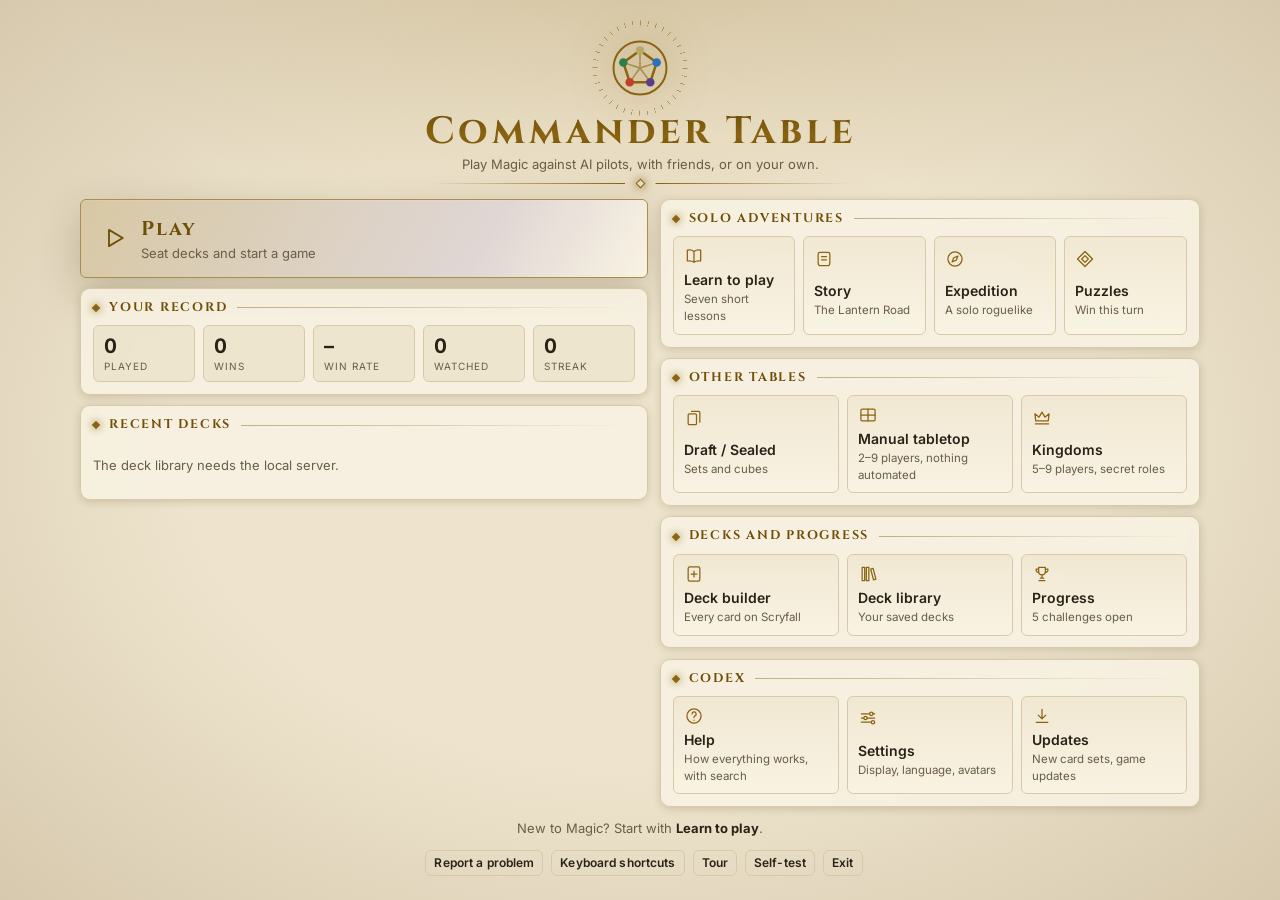
==== commit c29e8f3c: "Round 5 item 381 (rules 18, 1.53.0): multiplayer and Commander (Phase 2J) Players losing in one stat" ====
--- a/public/index.html
+++ b/public/index.html
@@ -97,6 +97,7 @@
     <span id="tlTakeoverMenu" class="takeover-menu" hidden></span>
     <span id="tlLabel" class="tl-label muted"></span>
     <button id="tlUndo" class="btn small" title="Undo your last decision (U)" aria-label="Undo your last decision" hidden>↶ Undo</button>
+    <button id="tlConcede" class="btn small ghost" title="Concede: your seat leaves the game and the others play on" hidden>Concede</button>
     <button id="tlInvite" class="btn small primary" title="Links for friends to join or watch this game">Invite</button>
     <button id="btnSaveReplay" class="btn small ghost" title="Download this game as a replay file">Save replay</button>
     <button id="btnReport" class="btn small ghost" title="Save a problem report (this game's replay, the log, the version and recent errors) to share by hand">Report a problem</button>
--- a/public/css/style.css
+++ b/public/css/style.css
@@ -2035,3 +2035,5 @@
 .grid-legend { display: flex; align-items: center; gap: 6px; flex-wrap: wrap; font-size: 11px; }
 .grid-legend i { width: 46px; height: 10px; border-radius: 2px; background: linear-gradient(90deg, color-mix(in srgb, var(--bad) 40%, transparent), transparent); }
 .grid-legend i.hi { background: linear-gradient(90deg, transparent, color-mix(in srgb, var(--good) 40%, transparent)); }
+/* (Phase 2J) the player who has priority right now */
+.polchip.prio { --cc: var(--warn); font-weight: 700; }
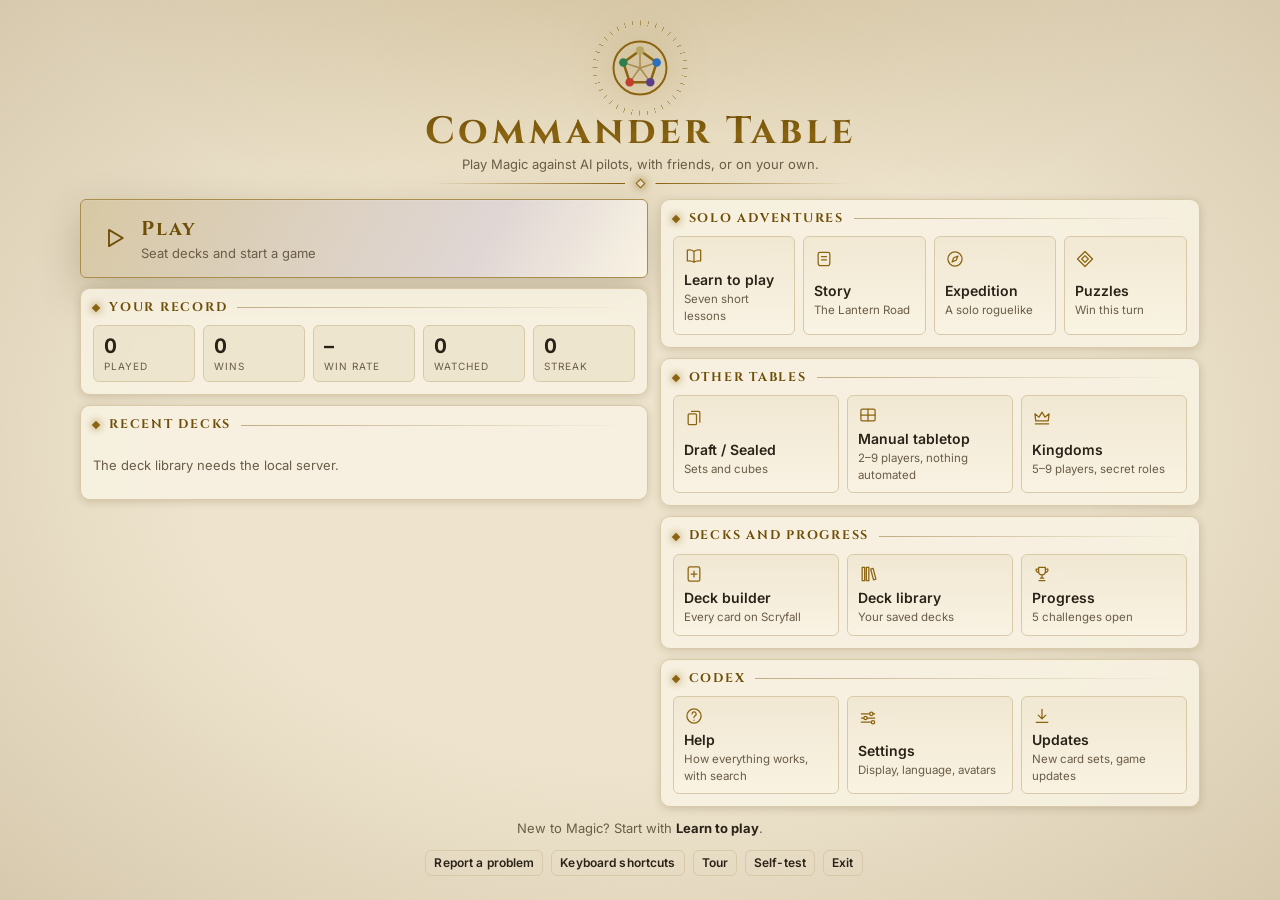
==== commit d34b05c9: "Round 5 item 384 (1.56.0): card database reliability (Phase 2N) Audit of how card data is fetched, c" ====
--- a/public/index.html
+++ b/public/index.html
@@ -35,6 +35,7 @@
       <svg viewBox="0 0 24 24" class="logo" aria-hidden="true"><circle cx="12" cy="12" r="10.6" fill="none" stroke="currentColor" stroke-width=".8"/><path d="M12 5l6.66 4.84-2.55 7.82H7.89L5.34 9.84z" fill="none" stroke="currentColor" stroke-width="1" stroke-linejoin="round"/><path d="M12 5v7M18.66 9.84 12 12M16.11 17.66 12 12M7.89 17.66 12 12M5.34 9.84 12 12" stroke="currentColor" stroke-width=".6" opacity=".6"/><circle class="pw" cx="12" cy="5" r="1.7"/><circle class="pu" cx="18.66" cy="9.84" r="1.7"/><circle class="pb" cx="16.11" cy="17.66" r="1.7"/><circle class="pr" cx="7.89" cy="17.66" r="1.7"/><circle class="pg" cx="5.34" cy="9.84" r="1.7"/></svg>
       <span>Commander Table</span>
       <span class="tag">AI playtester</span>
+      <span id="netChip" class="net-chip" role="status" hidden title="Scryfall can't be reached: saved cards, decks and pictures still work">Offline</span>
     </div>
     <div class="turninfo">
       <span id="turnLabel" class="turn-label">Not started</span>
--- a/public/css/style.css
+++ b/public/css/style.css
@@ -2037,3 +2037,47 @@
 .grid-legend i.hi { background: linear-gradient(90deg, transparent, color-mix(in srgb, var(--good) 40%, transparent)); }
 /* (Phase 2J) the player who has priority right now */
 .polchip.prio { --cc: var(--warn); font-weight: 700; }
+
+/* =========================================================================================
+   Grimoire layer 21 (Phase 2L, 1.55.0): pictures that fail, the other face, touch preview,
+   choosing, phones.
+   ========================================================================================= */
+/* A card picture that failed to load: the card's face in words, the size of the picture it replaces */
+.img-fallback { position: relative; width: 100%; aspect-ratio: 63 / 88; border-radius: 4.75% / 3.5%; overflow: hidden; }
+.img-fallback.big { width: 250px; }
+.card > .img-fallback { position: absolute; inset: 0; width: auto; aspect-ratio: auto; }
+.card .cface, .spot .cface, .bp-card .cface { font-size: max(7px, calc(var(--cw, 66px) * .12)); gap: 1px; padding: 6% 6% 0; }
+.card .cface b, .spot .cface b, .bp-card .cface b { font-size: inherit; line-height: 1.15; }
+.card .cface small, .card .cface .cost, .card .cface-type { display: none; }
+.card .cface .pt { margin: auto 4% 6% auto; font-size: inherit; }
+.preview .img-fallback .cface { font-size: 15px; }
+.preview .img-fallback .cface b { font-size: 17px; }
+/* The preview's second picture is the card's other face, labelled */
+.pv-other { margin: 0; display: flex; flex-direction: column; gap: 3px; }
+.pv-other img.big, .pv-other .img-fallback.big { width: 120px; }
+.pv-other figcaption { font-size: 10.5px; letter-spacing: .08em; text-transform: uppercase; color: var(--muted); }
+/* Touch preview (item 293): docked at the bottom, scrolls, closes on a tap */
+.preview.touch { left: 8px; right: 8px; top: auto; bottom: calc(8px + env(safe-area-inset-bottom)); max-width: none; max-height: 62vh; overflow-y: auto; pointer-events: auto; }
+.preview.touch .imgs { flex: 0 0 auto; width: min(42%, 250px); }
+.preview.touch img.big, .preview.touch .img-fallback.big { width: 100%; }
+.preview.touch .pv-other img.big { width: 60%; }
+.preview.touch .ptext { width: auto; flex: 1 1 auto; min-width: 0; }
+body.your-move .preview.touch { bottom: calc(96px + env(safe-area-inset-bottom)); max-height: 50vh; }
+/* Choosing cards or players: what the question doesn't offer is faded and greyed (the offered ones keep their ring mark
+   from layer 15, so the difference isn't color alone) */
+body.choosing .board .card:not(.pickable):not(.chosen) { opacity: .42; filter: saturate(.45); cursor: not-allowed; }
+body.choosing .board .card.pickable { opacity: 1; filter: none; }
+body.choosing .board:not(.pickable) .avatar { opacity: .7; }
+body.calm.choosing .board .card:not(.pickable) { transition: none; }
+/* Phones: the game's own buttons (Resume, Step, speed) come first in the scrolling control row, and the stack sits at the
+   bottom of the screen instead of over the first board (above the action bar while you're answering) */
+@media (max-width: 600px) {
+  .topbar .controls .ctl-group[aria-label="Game"] { order: -1; }
+  .stack-panel { position: fixed; top: auto; right: 8px; left: 8px; bottom: calc(64px + env(safe-area-inset-bottom)); width: auto; max-height: 32vh; }
+  body.your-move .stack-panel { bottom: auto; top: calc(8px + env(safe-area-inset-top)); max-height: 28vh; }
+}
+
+/* ===========================================================================
+   Phase 2N (1.56.0): the offline chip beside the title, shown while Scryfall can't be reached
+   =========================================================================== */
+.net-chip { font-size: 11px; font-weight: 600; color: var(--warn); border: 1px solid color-mix(in srgb, var(--warn) 55%, transparent); border-radius: 99px; padding: 1px 8px; margin-left: 6px; white-space: nowrap; }
